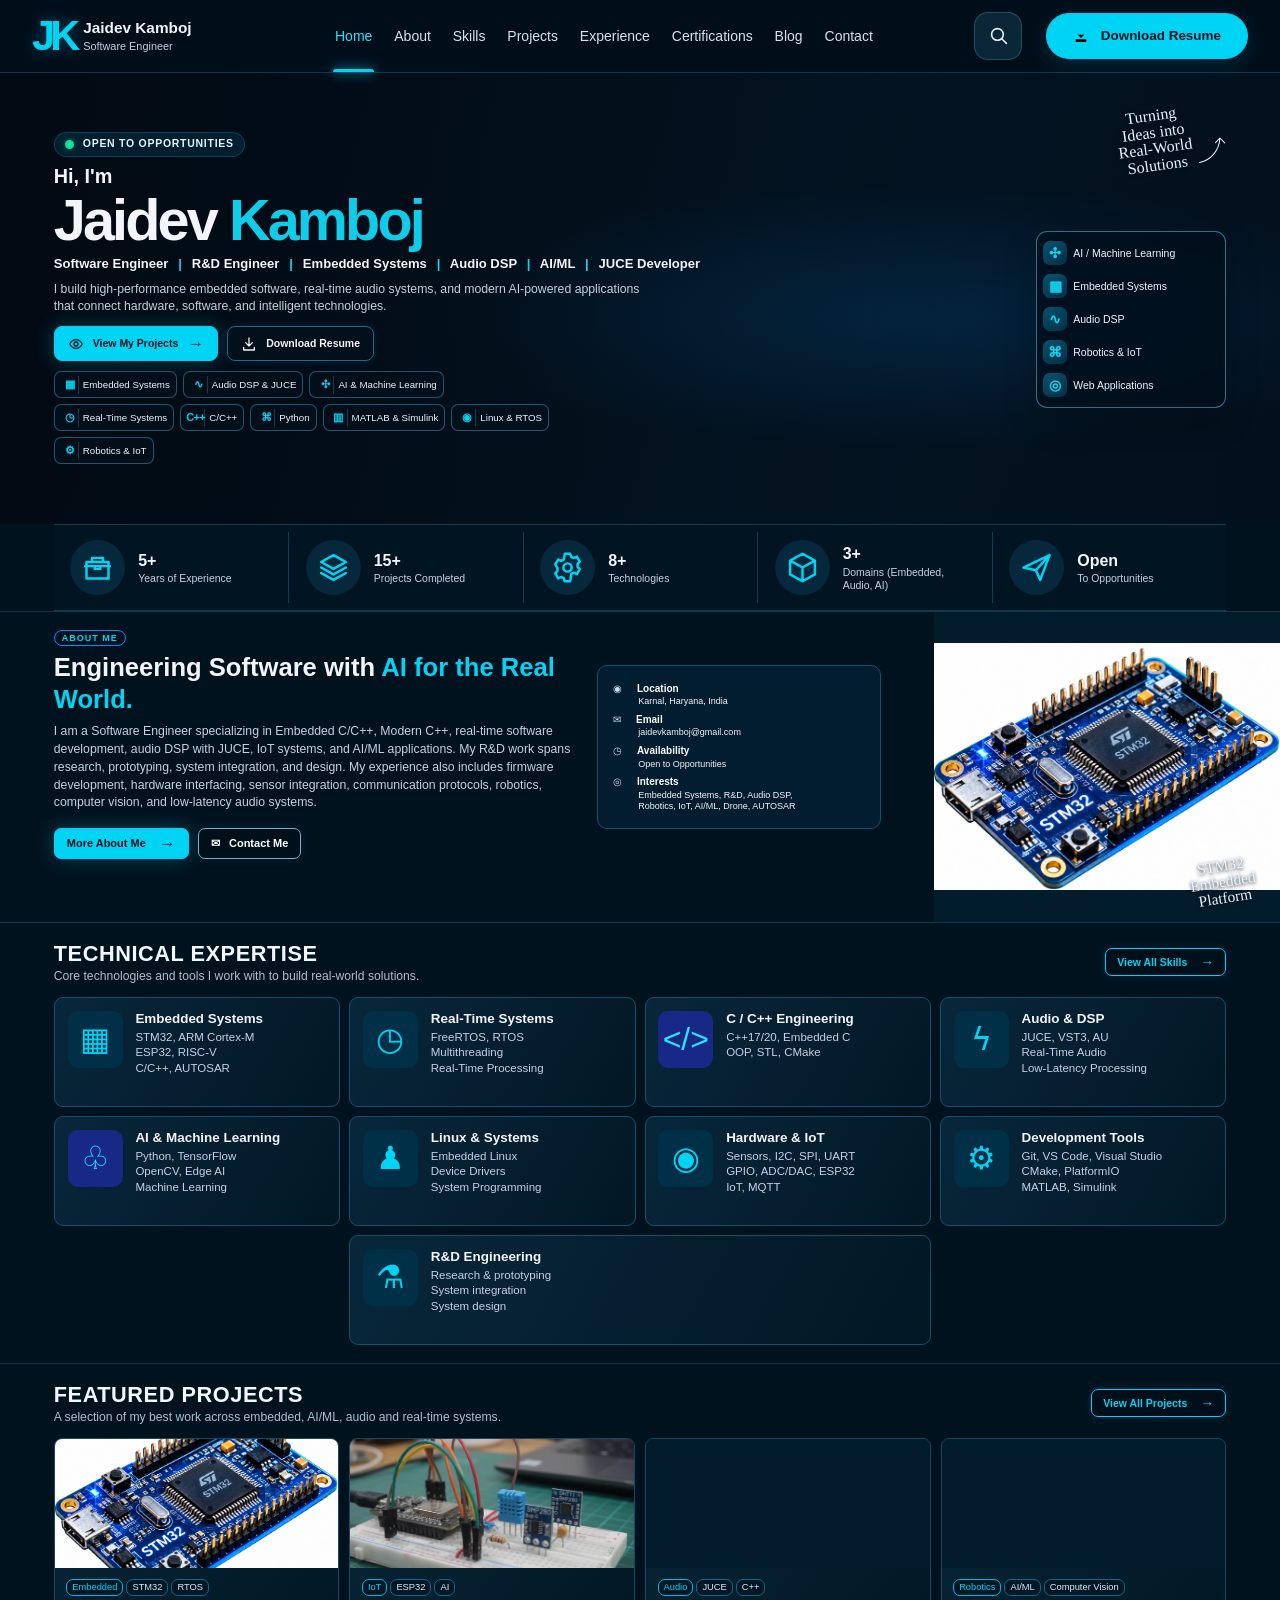
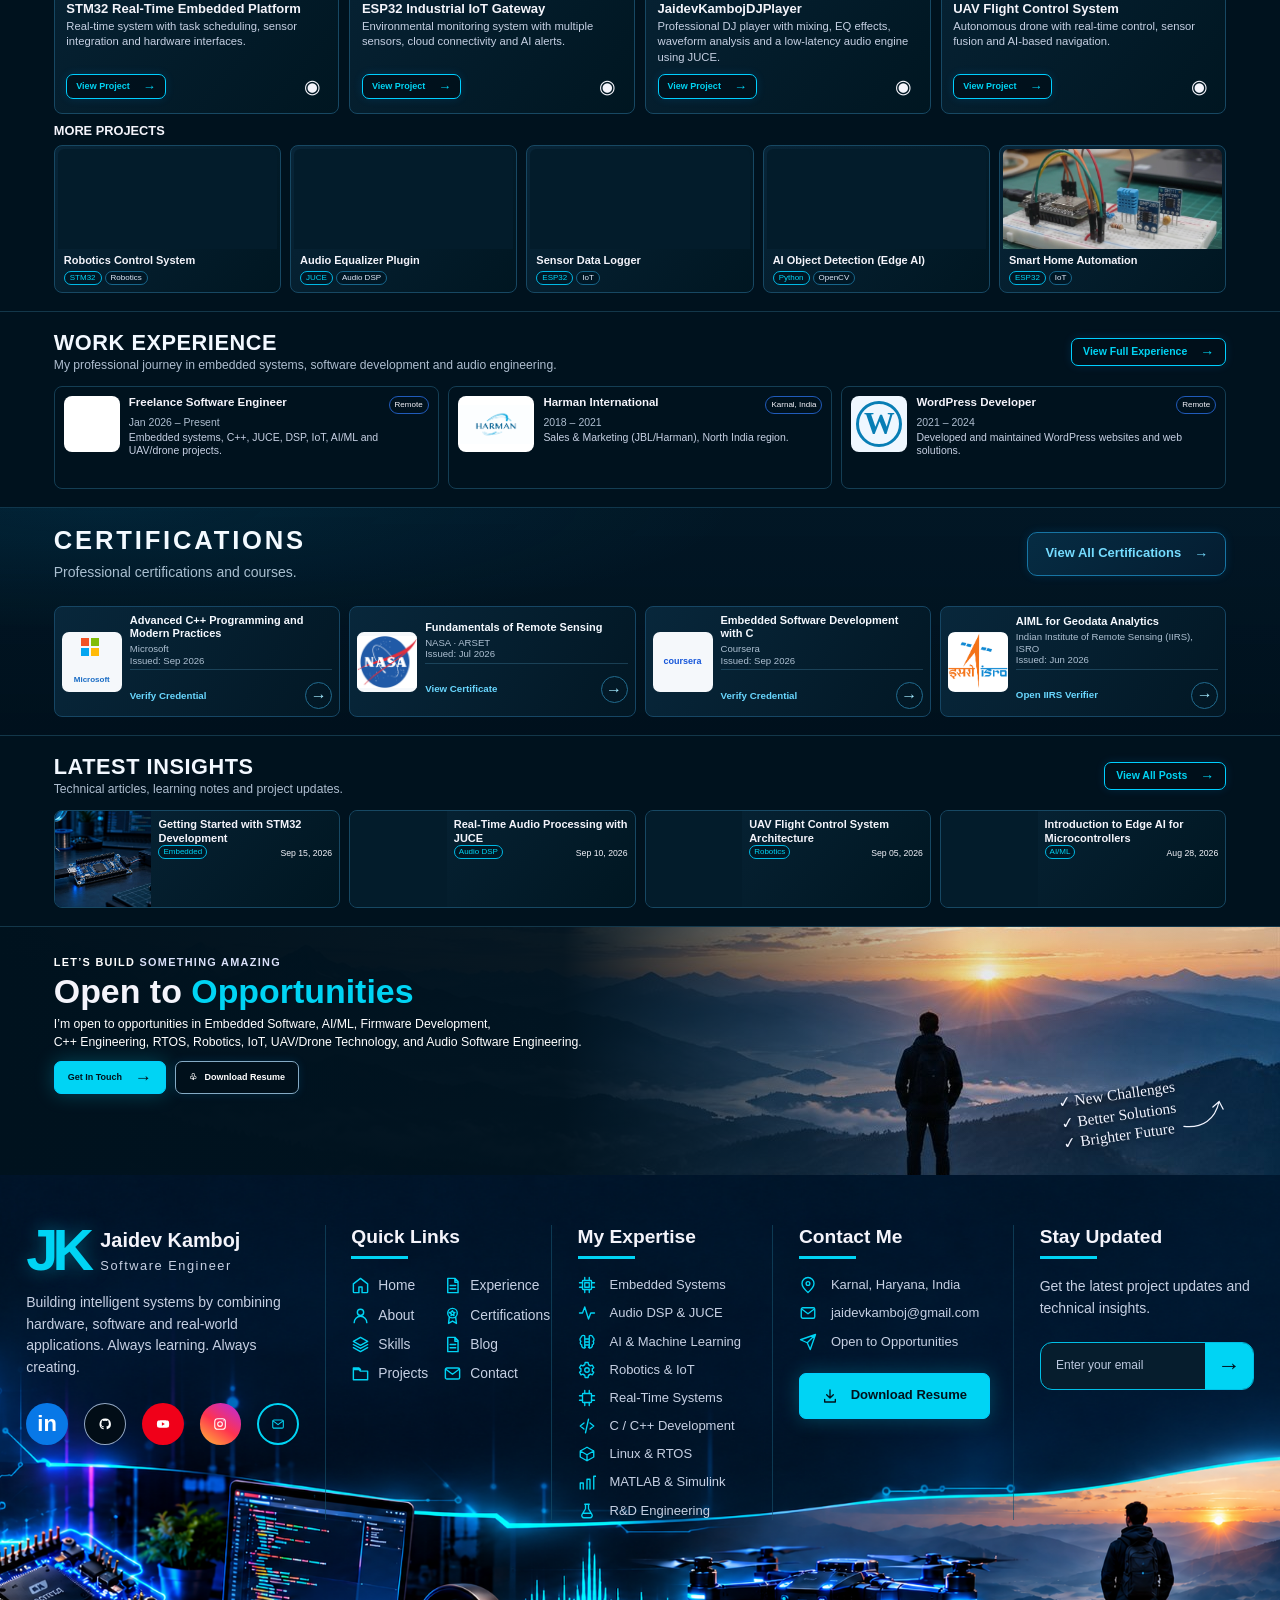
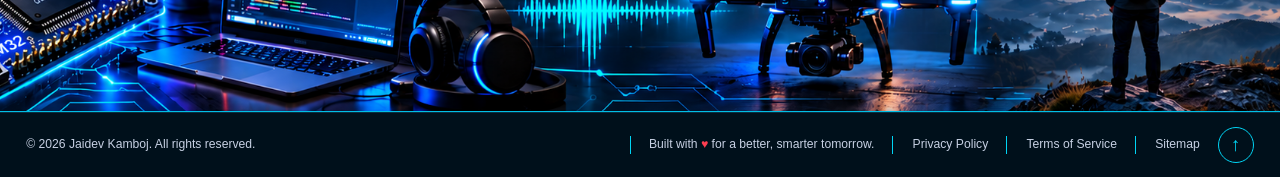
==== index.html @ 07fb931f "Optimize portfolio SEO and responsive assets" ====
<!doctype html>
<html lang="en-IN">
<head>
<meta charset="UTF-8">
<meta name="viewport" content="width=device-width,initial-scale=1">
<meta name="theme-color" content="#00121e">
<meta name="author" content="Jaidev Kamboj">
<meta name="robots" content="index,follow,max-image-preview:large">
<title>Jaidev Kamboj | Software &amp; R&amp;D Engineer</title>
<meta name="description" content="Jaidev Kamboj is a software and R&amp;D engineer focused on embedded C/C++ firmware, real-time systems, prototyping, JUCE audio DSP, IoT, robotics, and AI/ML applications.">
<link rel="canonical" href="https://jaidevkamboj.github.io/">
<meta property="og:type" content="website">
<meta property="og:site_name" content="Jaidev Kamboj Portfolio">
<meta property="og:locale" content="en_IN">
<meta property="og:url" content="https://jaidevkamboj.github.io/">
<meta property="og:title" content="Jaidev Kamboj | Software &amp; R&amp;D Engineer">
<meta property="og:description" content="Jaidev Kamboj is a software and R&amp;D engineer focused on embedded C/C++ firmware, real-time systems, prototyping, JUCE audio DSP, IoT, robotics, and AI/ML applications.">
<meta property="og:image" content="https://jaidevkamboj.github.io/images/hero-img.webp">
<meta property="og:image:type" content="image/webp">
<meta property="og:image:width" content="1895">
<meta property="og:image:height" content="830">
<meta property="og:image:alt" content="Jaidev Kamboj in a technology workspace with code and an audio waveform display">
<meta name="twitter:card" content="summary_large_image">
<meta name="twitter:title" content="Jaidev Kamboj | Software &amp; R&amp;D Engineer">
<meta name="twitter:description" content="Jaidev Kamboj is a software and R&amp;D engineer focused on embedded C/C++ firmware, real-time systems, prototyping, JUCE audio DSP, IoT, robotics, and AI/ML applications.">
<meta name="twitter:image" content="https://jaidevkamboj.github.io/images/hero-img.webp">
<meta name="twitter:image:alt" content="Jaidev Kamboj in a technology workspace with code and an audio waveform display">
<link rel="icon" href="/favicon.svg" type="image/svg+xml">
<link rel="stylesheet" href="styles.css?v=20261012-seo">
<script src="app.js" defer></script>
<script type="application/ld+json">
{
  "@context": "https://schema.org",
  "@graph": [
    {
      "@type": "WebSite",
      "@id": "https://jaidevkamboj.github.io/#website",
      "url": "https://jaidevkamboj.github.io/",
      "name": "Jaidev Kamboj Portfolio",
      "inLanguage": "en-IN",
      "publisher": { "@id": "https://jaidevkamboj.github.io/#jaidev-kamboj" }
    },
    {
      "@type": "ProfilePage",
      "@id": "https://jaidevkamboj.github.io/#profile-page",
      "url": "https://jaidevkamboj.github.io/",
      "name": "Jaidev Kamboj | Software & R&D Engineer",
      "description": "Jaidev Kamboj is a software and R&D engineer focused on embedded C/C++ firmware, real-time systems, prototyping, JUCE audio DSP, IoT, robotics, and AI/ML applications.",
      "inLanguage": "en-IN",
      "isPartOf": { "@id": "https://jaidevkamboj.github.io/#website" },
      "mainEntity": { "@id": "https://jaidevkamboj.github.io/#jaidev-kamboj" }
    },
    {
      "@type": "Person",
      "@id": "https://jaidevkamboj.github.io/#jaidev-kamboj",
      "name": "Jaidev Kamboj",
      "url": "https://jaidevkamboj.github.io/",
      "image": "https://jaidevkamboj.github.io/images/hero-portrait.png",
      "jobTitle": "Software Engineer and R&D Engineer",
      "sameAs": [
        "https://github.com/jaidevkamboj/jaidevkamboj.github.io",
        "https://in.linkedin.com/in/jaidevkamboj"
      ],
      "description": "Software and R&D engineer specializing in embedded C/C++ firmware, research, prototyping, system integration and design, real-time systems, IoT, robotics, AI/ML applications, and audio DSP with JUCE.",
      "email": "jaidevkamboj@gmail.com",
      "address": {
        "@type": "PostalAddress",
        "addressLocality": "Karnal",
        "addressRegion": "Haryana",
        "addressCountry": "IN"
      },
      "knowsAbout": [
        "Embedded Systems",
        "Embedded C/C++",
        "Modern C++",
        "Firmware Development",
        "Research and Development",
        "Prototyping",
        "System Integration",
        "System Design",
        "ARM Cortex-M",
        "STM32",
        "ESP32",
        "FreeRTOS",
        "Real-Time Systems",
        "Internet of Things",
        "Robotics",
        "UAV Systems",
        "Audio DSP",
        "JUCE",
        "Artificial Intelligence",
        "Machine Learning",
        "Computer Vision",
        "Python",
        "TensorFlow",
        "OpenCV"
      ]
    }
  ]
}
</script>
</head>
<body>

<a class="skip" href="#main">Skip to content</a>

<header>
  <div class="nav-wrap">
    <a href="#home" class="brand" aria-label="Jaidev Kamboj home">
      <b>JK</b>
      <span><strong>Jaidev Kamboj</strong><small>Software Engineer</small></span>
    </a>
    <button class="menu-toggle" type="button" aria-label="Open navigation" aria-expanded="false" aria-controls="navigation">☰</button>
    <nav id="navigation" aria-label="Main navigation">
      <a href="#home">Home</a>
      <a href="#about">About</a>
      <a href="#skills">Skills</a>
      <a href="#projects">Projects</a>
      <a href="#experience">Experience</a>
      <a href="#certifications">Certifications</a>
      <a href="#blog">Blog</a>
      <a href="#contact">Contact</a>
    </nav>
    <button class="search-toggle" type="button" aria-label="Search portfolio">
      <svg aria-hidden="true" viewBox="0 0 24 24"><circle cx="10.8" cy="10.8" r="6.7"/><path d="m16 16 5 5"/></svg>
    </button>
    <a class="button primary resume" href="Jaidev_Resume.pdf" download="Jaidev_Resume.pdf">
      <svg aria-hidden="true" viewBox="0 0 24 24"><path d="M12 3v12m-5-5 5 5 5-5M4 17v4h16v-4"/></svg>Download Resume
    </a>
  </div>
</header>

<main id="main">

<!-- ============ HERO ============ -->
<section id="home" class="hero" aria-labelledby="page-title">
  <div class="hero-art" aria-hidden="true"></div>

  <div class="container hero-content">
    <div class="hero-copy">
      <p class="eyebrow"><span class="open-dot" aria-hidden="true"></span> OPEN TO OPPORTUNITIES</p>
      <p class="hero-greeting">Hi, I'm</p>
      <h1 id="page-title">Jaidev <em>Kamboj</em></h1>
      <h2>Software Engineer <span class="hero-divider">|</span> R&amp;D Engineer <span class="hero-divider">|</span> Embedded Systems <span class="hero-divider">|</span> Audio DSP <span class="hero-divider">|</span> AI/ML <span class="hero-divider">|</span> JUCE Developer</h2>
      <p class="intro">I build high-performance embedded software, real-time audio systems, and modern AI-powered applications that connect hardware, software, and intelligent technologies.</p>

      <div class="actions">
        <a class="button primary" href="#projects">
          <svg aria-hidden="true" viewBox="0 0 24 24"><path d="M2.5 12s3.4-6.5 9.5-6.5 9.5 6.5 9.5 6.5-3.4 6.5-9.5 6.5S2.5 12 2.5 12Z"/><circle cx="12" cy="12" r="3"/></svg>
          View My Projects <span aria-hidden="true">→</span>
        </a>
        <a class="button resume" href="Jaidev_Resume.pdf" download="Jaidev_Resume.pdf">
          <svg aria-hidden="true" viewBox="0 0 24 24"><path d="M12 3v12m-5-5 5 5 5-5M4 17v4h16v-4"/></svg>Download Resume
        </a>
      </div>

      <ul class="hero-skills" aria-label="Core skills">
        <li><span class="hero-skill-icon" aria-hidden="true">▦</span>Embedded Systems</li>
        <li><span class="hero-skill-icon" aria-hidden="true">∿</span>Audio DSP &amp; JUCE</li>
        <li><span class="hero-skill-icon" aria-hidden="true">✣</span>AI &amp; Machine Learning</li>
        <li><span class="hero-skill-icon" aria-hidden="true">◷</span>Real-Time Systems</li>
        <li><span class="hero-skill-icon" aria-hidden="true">C++</span>C/C++</li>
        <li><span class="hero-skill-icon" aria-hidden="true">⌘</span>Python</li>
        <li><span class="hero-skill-icon" aria-hidden="true">▥</span>MATLAB &amp; Simulink</li>
        <li><span class="hero-skill-icon" aria-hidden="true">◉</span>Linux &amp; RTOS</li>
        <li><span class="hero-skill-icon" aria-hidden="true">⚙</span>Robotics &amp; IoT</li>
      </ul>
    </div>
  </div>

  <div class="hero-visual">
    <div class="hero-frame" aria-hidden="true"></div>
    <div class="hero-code-card" aria-hidden="true">
      <div class="hero-code-top"><i></i><i></i><i></i><span>embedded.cpp</span></div>
      <pre><code><b>#include</b> <em>&lt;iostream&gt;</em>

<span>int main()</span> {
  std::cout &lt;&lt; <strong>"Build"</strong>;
  <em>return</em> 0;
}</code></pre>
    </div>
    <div class="hero-focus-card">
      <ul aria-label="Featured disciplines">
        <li><span aria-hidden="true">✣</span>AI / Machine Learning</li>
        <li><span aria-hidden="true">▦</span>Embedded Systems</li>
        <li><span aria-hidden="true">∿</span>Audio DSP</li>
        <li><span aria-hidden="true">⌘</span>Robotics &amp; IoT</li>
        <li><span aria-hidden="true">◎</span>Web Applications</li>
      </ul>
    </div>
    <div class="hero-note" aria-hidden="true"><span>Turning<br>Ideas into<br>Real-World<br>Solutions</span><svg viewBox="0 0 72 66"><path d="M6 55C29 53 48 37 53 12m0 0-10 8m10-8 8 11"/></svg></div>
    <picture class="hero-media">
      <source media="(max-width: 760px)" srcset="images/hero-portrait.webp" type="image/webp">
      <source media="(min-width: 761px)" srcset="images/hero-img.webp" type="image/webp">
      <img class="hero-portrait" src="images/hero-portrait.png" alt="Jaidev Kamboj in a software engineering workspace" width="1145" height="1374" fetchpriority="high" decoding="async">
    </picture>
  </div>
</section>

<!-- ============ STATS ============ -->
<section class="stats container" aria-label="Portfolio highlights">
  <div class="stat"><span class="stat-icon" aria-hidden="true"><svg viewBox="0 0 24 24"><path d="M4 8h16v12H4zM8 8V5h8v3M3 11h18M10 11v2h4v-2"/></svg></span><div><strong>5+</strong><small>Years of Experience</small></div></div>
  <div class="stat"><span class="stat-icon" aria-hidden="true"><svg viewBox="0 0 24 24"><path d="m12 3 9 5-9 5-9-5 9-5Zm-9 9 9 5 9-5M3 16l9 5 9-5"/></svg></span><div><strong>15+</strong><small>Projects Completed</small></div></div>
  <div class="stat"><span class="stat-icon" aria-hidden="true"><svg viewBox="0 0 24 24"><path d="M10 2h4l.7 2.2 2 .9 2.1-1 2.1 3.6-1.6 1.7v2.1l1.6 1.7-2.1 3.6-2.1-1-2 .9L14 22h-4l-.7-2.2-2-.9-2.1 1-2.1-3.6 1.6-1.7v-2.1L3.1 9.8l2.1-3.6 2.1 1 2-.9L10 2Z"/><circle cx="12" cy="12" r="3"/></svg></span><div><strong>8+</strong><small>Technologies</small></div></div>
  <div class="stat"><span class="stat-icon" aria-hidden="true"><svg viewBox="0 0 24 24"><path d="m12 2 9 5v10l-9 5-9-5V7l9-5Zm-9 5 9 5 9-5m-9 15V12"/></svg></span><div><strong>3+</strong><small>Domains (Embedded, Audio, AI)</small></div></div>
  <div class="stat"><span class="stat-icon" aria-hidden="true"><svg viewBox="0 0 24 24"><path d="M2.5 12 21.5 3l-6.8 18-3.2-7-9-2Zm9 2 10-11"/></svg></span><div><strong>Open</strong><small>To Opportunities</small></div></div>
</section>

<!-- ============ ABOUT ============ -->
<section id="about" class="section about" aria-labelledby="about-heading">
  <div class="about-art">
    <img class="art" src="images/stm32.webp" alt="STM32 microcontroller development board" width="1485" height="1059" loading="lazy" decoding="async">
    <span class="about-note" aria-hidden="true">STM32<br>Embedded<br>Platform</span>
  </div>
  <div class="container about-grid">
    <div>
      <span class="section-label">ABOUT ME</span>
      <h2 id="about-heading">Engineering Software with <em>AI for the Real World.</em></h2>
      <p>I am a Software Engineer specializing in Embedded C/C++, Modern C++, real-time software development, audio DSP with JUCE, IoT systems, and AI/ML applications. My R&amp;D work spans research, prototyping, system integration, and design. My experience also includes firmware development, hardware interfacing, sensor integration, communication protocols, robotics, computer vision, and low-latency audio systems.</p>
      <div class="actions">
        <button class="button primary" id="about-more" type="button" aria-expanded="false" aria-controls="about-extra">More About Me <span aria-hidden="true">→</span></button>
        <button class="button" type="button" data-open-contact>✉ &nbsp; Contact Me</button>
      </div>
      <p id="about-extra" hidden>My work connects low-level hardware interfaces with practical software experiences, from responsive device control to real-time audio processing.</p>
    </div>
    <dl class="info-card">
      <div><dt>◉ <span>Location</span></dt><dd>Karnal, Haryana, India</dd></div>
      <div><dt>✉ <span>Email</span></dt><dd><a href="mailto:jaidevkamboj@gmail.com">jaidevkamboj@gmail.com</a></dd></div>
      <div><dt>◷ <span>Availability</span></dt><dd>Open to Opportunities</dd></div>
      <div><dt>◎ <span>Interests</span></dt><dd>Embedded Systems, R&amp;D, Audio DSP,<br> Robotics, IoT, AI/ML, Drone, AUTOSAR</dd></div>
    </dl>
  </div>
</section>

<!-- ============ SKILLS ============ -->
<section id="skills" class="section" aria-labelledby="skills-heading">
  <div class="container">
    <div class="section-heading">
      <div>
        <h2 id="skills-heading">TECHNICAL EXPERTISE</h2>
        <p>Core technologies and tools I work with to build real-world solutions.</p>
      </div>
      <button class="button" id="all-skills" type="button" aria-expanded="false" aria-controls="skills-extra">View All Skills <span aria-hidden="true">→</span></button>
    </div>

    <div class="skills-grid">
      <article class="skill"><span class="skill-icon" aria-hidden="true">▦</span><div><h3>Embedded Systems</h3><p>STM32, ARM Cortex-M<br>ESP32, RISC-V<br>C/C++, AUTOSAR</p></div></article>
      <article class="skill"><span class="skill-icon" aria-hidden="true">◷</span><div><h3>Real-Time Systems</h3><p>FreeRTOS, RTOS<br>Multithreading<br>Real-Time Processing</p></div></article>
      <article class="skill"><span class="skill-icon" aria-hidden="true">&lt;/&gt;</span><div><h3>C / C++ Engineering</h3><p>C++17/20, Embedded C<br>OOP, STL, CMake</p></div></article>
      <article class="skill"><span class="skill-icon" aria-hidden="true">ϟ</span><div><h3>Audio &amp; DSP</h3><p>JUCE, VST3, AU<br>Real-Time Audio<br>Low-Latency Processing</p></div></article>
      <article class="skill"><span class="skill-icon" aria-hidden="true">♧</span><div><h3>AI &amp; Machine Learning</h3><p>Python, TensorFlow<br>OpenCV, Edge AI<br>Machine Learning</p></div></article>
      <article class="skill"><span class="skill-icon" aria-hidden="true">♟</span><div><h3>Linux &amp; Systems</h3><p>Embedded Linux<br>Device Drivers<br>System Programming</p></div></article>
      <article class="skill"><span class="skill-icon" aria-hidden="true">◉</span><div><h3>Hardware &amp; IoT</h3><p>Sensors, I2C, SPI, UART<br>GPIO, ADC/DAC, ESP32<br>IoT, MQTT</p></div></article>
      <article class="skill"><span class="skill-icon" aria-hidden="true">⚙</span><div><h3>Development Tools</h3><p>Git, VS Code, Visual Studio<br>CMake, PlatformIO<br>MATLAB, Simulink</p></div></article>
      <article class="skill"><span class="skill-icon" aria-hidden="true">⚗</span><div><h3>R&amp;D Engineering</h3><p>Research &amp; prototyping<br>System integration<br>System design</p></div></article>
    </div>

    <p id="skills-extra" class="expanded-note" hidden>Embedded platforms: ARM Cortex-M, STM32, ESP32, Linux • Protocols: I2C, SPI, UART • Build tools: CMake, PlatformIO • Audio: JUCE, VST3, DSP • AI: Python, TensorFlow, OpenCV, Edge AI • R&amp;D: Research, prototyping, integration, system design</p>
  </div>
</section>

<!-- ============ PROJECTS ============ -->
<section id="projects" class="section" aria-labelledby="projects-heading">
  <div class="container">
    <div class="section-heading">
      <div>
        <h2 id="projects-heading">FEATURED PROJECTS</h2>
        <p>A selection of my best work across embedded, AI/ML, audio and real-time systems.</p>
      </div>
      <a class="button" href="#more-projects">View All Projects <span aria-hidden="true">→</span></a>
    </div>

    <div class="projects-grid">

      <article class="project">
        <img class="art" src="images/stm32.webp" alt="STM32 Real-Time Embedded Platform" width="1485" height="1059" loading="lazy" decoding="async">
        <div class="project-body">
          <div class="tags"><span>Embedded</span><span>STM32</span><span>RTOS</span></div>
          <h3>STM32 Real-Time Embedded Platform</h3>
          <p>Real-time system with task scheduling, sensor integration and hardware interfaces.</p>
          <div class="project-actions">
            <button class="button detail" type="button" data-title="STM32 Real-Time Embedded Platform" data-description="Real-time system with task scheduling, sensor integration and hardware interfaces." data-tags="Embedded,STM32,RTOS">View Project <span>→</span></button>
            <button class="profile github" type="button" data-profile="GitHub repository for STM32 Real-Time Embedded Platform" aria-label="GitHub repository for STM32 Real-Time Embedded Platform">◉</button>
          </div>
        </div>
      </article>

      <article class="project">
        <img class="art" src="images/ESP32-Industrial-IoT.webp" alt="ESP32 Industrial IoT Gateway" width="1280" height="720" loading="lazy" decoding="async">
        <div class="project-body">
          <div class="tags"><span>IoT</span><span>ESP32</span><span>AI</span></div>
          <h3>ESP32 Industrial IoT Gateway</h3>
          <p>Environmental monitoring system with multiple sensors, cloud connectivity and AI alerts.</p>
          <div class="project-actions">
            <button class="button detail" type="button" data-title="ESP32 Industrial IoT Gateway" data-description="Environmental monitoring system with multiple sensors, cloud connectivity and AI alerts." data-tags="IoT,ESP32,AI">View Project <span>→</span></button>
            <button class="profile github" type="button" data-profile="GitHub repository for ESP32 Industrial IoT Gateway" aria-label="GitHub repository for ESP32 Industrial IoT Gateway">◉</button>
          </div>
        </div>
      </article>

      <article class="project">
        <img class="art" src="images/JaidevKambojDJPlayer.webp" alt="Jaidev Kamboj DJ Player interface with dual decks, waveforms, and a mixer" width="1917" height="1016" loading="lazy" decoding="async">
        <div class="project-body">
          <div class="tags"><span>Audio</span><span>JUCE</span><span>C++</span></div>
          <h3>JaidevKambojDJPlayer</h3>
          <p>Professional DJ player with mixing, EQ effects, waveform analysis and a low-latency audio engine using JUCE.</p>
          <div class="project-actions">
            <button class="button detail" type="button" data-title="JaidevKambojDJPlayer" data-description="Professional DJ player with mixing, EQ effects, waveform analysis and a low-latency audio engine using JUCE." data-tags="Audio,JUCE,C++">View Project <span>→</span></button>
            <button class="profile github" type="button" data-profile="GitHub repository for JaidevKambojDJPlayer" aria-label="GitHub repository for JaidevKambojDJPlayer">◉</button>
          </div>
        </div>
      </article>

      <article class="project">
        <img class="art" src="images/blog-uav.jpg" alt="UAV flying above a mountainous landscape at dusk" width="1280" height="640" loading="lazy" decoding="async">
        <div class="project-body">
          <div class="tags"><span>Robotics</span><span>AI/ML</span><span>Computer Vision</span></div>
          <h3>UAV Flight Control System</h3>
          <p>Autonomous drone with real-time control, sensor fusion and AI-based navigation.</p>
          <div class="project-actions">
            <button class="button detail" type="button" data-title="UAV Flight Control System" data-description="Autonomous drone with real-time control, sensor fusion and AI-based navigation." data-tags="Robotics,AI/ML,Computer Vision">View Project <span>→</span></button>
            <button class="profile github" type="button" data-profile="GitHub repository for UAV Flight Control System" aria-label="GitHub repository for UAV Flight Control System">◉</button>
          </div>
        </div>
      </article>

    </div>

    <h2 id="more-projects" class="more-heading">MORE PROJECTS</h2>

    <div class="more-grid">
      <button class="mini-project detail" type="button" data-title="Robotics Control System" data-tags="STM32,Robotics" data-description="A robotics control system built around STM32 hardware and real-time control.">
        <img class="art" src="images/mini-robotics.jpg" alt="Robotics Control System" width="1280" height="582" loading="lazy" decoding="async">
        <span class="mini-title">Robotics Control System</span>
        <span class="tags"><span>STM32</span><span>Robotics</span></span>
      </button>

      <button class="mini-project detail" type="button" data-title="Audio Equalizer Plugin" data-tags="JUCE,Audio DSP" data-description="A portfolio project exploring JUCE and Audio DSP.">
        <img class="art" src="images/mini-equalizer.jpg" alt="Audio Equalizer Plugin" width="1280" height="582" loading="lazy" decoding="async">
        <span class="mini-title">Audio Equalizer Plugin</span>
        <span class="tags"><span>JUCE</span><span>Audio DSP</span></span>
      </button>

      <button class="mini-project detail" type="button" data-title="Sensor Data Logger" data-tags="ESP32,IoT" data-description="A portfolio project exploring ESP32 and IoT.">
        <img class="art" src="images/mini-logger.jpg" alt="Sensor Data Logger" width="1280" height="582" loading="lazy" decoding="async">
        <span class="mini-title">Sensor Data Logger</span>
        <span class="tags"><span>ESP32</span><span>IoT</span></span>
      </button>

      <button class="mini-project detail" type="button" data-title="AI Object Detection (Edge AI)" data-tags="Python,OpenCV" data-description="Edge AI object detection with Python and OpenCV running on embedded hardware.">
        <img class="art" src="images/mini-linux-driver.jpg" alt="Embedded device and software interface" width="1280" height="583" loading="lazy" decoding="async">
        <span class="mini-title">AI Object Detection (Edge AI)</span>
        <span class="tags"><span>Python</span><span>OpenCV</span></span>
      </button>

      <button class="mini-project detail" type="button" data-title="Smart Home Automation" data-tags="ESP32,IoT" data-description="Connected home monitoring and control using ESP32 and IoT sensors.">
        <img class="art" src="images/ESP32-Industrial-IoT.webp" alt="ESP32 sensor board for connected automation" width="1280" height="720" loading="lazy" decoding="async">
        <span class="mini-title">Smart Home Automation</span>
        <span class="tags"><span>ESP32</span><span>IoT</span></span>
      </button>
    </div>
  </div>
</section>

<!-- ============ EXPERIENCE ============ -->
<section id="experience" class="section" aria-labelledby="experience-heading">
  <div class="container">
    <div class="section-heading">
      <div>
        <h2 id="experience-heading">WORK EXPERIENCE</h2>
        <p>My professional journey in embedded systems, software development and audio engineering.</p>
      </div>
      <a class="button" href="Jaidev_Resume.pdf" target="_blank" rel="noopener">View Full Experience <span aria-hidden="true">→</span></a>
    </div>
    <div class="experience-grid">
      <article class="experience">
        <span class="experience-icon freelance-icon" aria-hidden="true"><img src="images/freelance-embedded-logo.png" alt="" width="536" height="536" decoding="async"></span>
        <div class="experience-copy">
          <div class="experience-heading"><h3>Freelance Software Engineer</h3><span class="location">Remote</span></div>
          <p class="experience-date"><time datetime="2026-01">Jan 2026</time> – Present</p>
          <p>Embedded systems, C++, JUCE, DSP, IoT, AI/ML and UAV/drone projects.</p>
        </div>
      </article>
      <article class="experience">
        <span class="experience-icon harman-icon" aria-hidden="true"><img src="images/harman-logo.png" alt="" width="612" height="357" decoding="async"></span>
        <div class="experience-copy">
          <div class="experience-heading"><h3>Harman International</h3><span class="location">Karnal, India</span></div>
          <p class="experience-date"><time datetime="2018">2018</time> – <time datetime="2021">2021</time></p>
          <p>Sales &amp; Marketing (JBL/Harman), North India region.</p>
        </div>
      </article>
      <article class="experience">
        <span class="experience-icon wordpress-icon" aria-hidden="true"><b>W</b></span>
        <div class="experience-copy">
          <div class="experience-heading"><h3>WordPress Developer</h3><span class="location">Remote</span></div>
          <p class="experience-date"><time datetime="2021">2021</time> – <time datetime="2024">2024</time></p>
          <p>Developed and maintained WordPress websites and web solutions.</p>
        </div>
      </article>
    </div>
  </div>
</section>

<!-- ============ CERTIFICATIONS ============ -->
<section id="certifications" class="section certificates" aria-labelledby="certifications-heading">
  <div class="container">
    <div class="section-heading">
      <div>
        
        <h2 id="certifications-heading">CERTIFICATIONS</h2>
        <p>Professional certifications and courses.</p>
      </div>
      <a class="button" href="#certificate-list">View All Certifications <span aria-hidden="true">→</span></a>
    </div>
    <div class="cert-grid" id="certificate-list" tabindex="-1">
      <article class="certificate">
        <div class="certificate-visual">
          <img src="images/microsoft-advanced-cpp-preview.png" alt="Microsoft certificate awarded to Jaidev Kamboj for Advanced C++ Programming and Modern Practices" width="792" height="612" loading="lazy" decoding="async">
          <div class="certificate-brand"><span class="certificate-brand-mark microsoft-mark" aria-hidden="true"><i></i><i></i><i></i><i></i></span>Microsoft</div>
        </div>
        <div class="certificate-copy">
          <h3>Advanced C++ Programming and Modern Practices</h3>
          <p>Microsoft<br>Issued: Sep 2026</p>
          <a class="credential" href="https://coursera.org/verify/VBQV3MRY4290" target="_blank" rel="noopener noreferrer">Verify Credential <span aria-hidden="true">→</span></a>
        </div>
      </article>
      <article class="certificate">
        <div class="certificate-visual nasa-visual">
          <img src="jaidevnasa.png" alt="NASA ARSET certificate awarded to Jaidev Kamboj for Fundamentals of Remote Sensing" width="805" height="505" loading="lazy" decoding="async">
          <div class="certificate-brand nasa-mark"><img class="nasa-logo" src="images/nasa-logo.png" alt="NASA insignia" width="1008" height="864" decoding="async"></div>
        </div>
        <div class="certificate-copy">
          <h3>Fundamentals of Remote Sensing</h3>
          <p>NASA · ARSET<br>Issued: Jul 2026</p>
          <a class="credential" href="jaidevnasa.png" target="_blank" rel="noopener noreferrer">View Certificate <span aria-hidden="true">→</span></a>
        </div>
      </article>
      <article class="certificate">
        <div class="certificate-visual">
          <img src="images/coursera-embedded-software-preview.png" alt="Coursera specialization certificate for Jaidev Kamboj in Embedded Software Development with C" width="792" height="612" loading="lazy" decoding="async">
          <div class="certificate-brand coursera-mark">coursera</div>
        </div>
        <div class="certificate-copy">
          <h3>Embedded Software Development with C</h3>
          <p>Coursera<br>Issued: Sep 2026</p>
          <a class="credential" href="https://coursera.org/verify/specialization/IK982UF55NMW" target="_blank" rel="noopener noreferrer">Verify Credential <span aria-hidden="true">→</span></a>
        </div>
      </article>
      <article class="certificate">
        <div class="certificate-visual iirs-visual">
          <img src="images/iirs-geodata-analytics-preview.png" alt="IIRS and ISRO certificate awarded to Jaidev Kamboj for AIML for Geodata Analytics" width="842" height="596" loading="lazy" decoding="async">
          <div class="certificate-brand"><img class="iirs-logo" src="images/iirs-isro-logo.png" alt="ISRO logo" width="330" height="315" decoding="async"></div>
        </div>
        <div class="certificate-copy">
          <h3>AIML for Geodata Analytics</h3>
          <p>Indian Institute of Remote Sensing (IIRS), ISRO<br>Issued: Jun 2026</p>
          <a class="credential" href="https://isrolms.iirs.gov.in/mod/customcert/verify_certificate.php" target="_blank" rel="noopener noreferrer">Open IIRS Verifier <span aria-hidden="true">→</span></a>
        </div>
      </article>
    </div>
  </div>
</section>
<!-- ============ BLOG ============ -->
<section id="blog" class="section insights" aria-labelledby="blog-heading">
  <div class="container">
    <div class="section-heading">
      <div>
        <h2 id="blog-heading">LATEST INSIGHTS</h2>
        <p>Technical articles, learning notes and project updates.</p>
      </div>
      <a class="button" href="#posts-list">View All Posts <span aria-hidden="true">→</span></a>
    </div>
    <div class="blog-grid" id="posts-list" tabindex="-1">

      <button class="post detail" type="button" data-title="Getting Started with STM32 Development" data-tags="Embedded" data-description="This article is listed in the supplied design. The full article has not been added yet.">
        <img class="art" src="images/blog-stm32.jpg" alt="Getting Started with STM32 Development" width="1280" height="720" loading="lazy" decoding="async">
        <span class="post-body">
          <strong>Getting Started with STM32 Development</strong>
          <span class="post-meta">
            <span class="tags"><span>Embedded</span></span>
            <time datetime="2026-09-15">Sep 15, 2026</time>
          </span>
        </span>
      </button>

      <button class="post detail" type="button" data-title="Understanding Real-Time Audio Processing with JUCE" data-tags="Audio DSP" data-description="This article is listed in the supplied design. The full article has not been added yet.">
        <img class="art" src="images/blog-juce.jpg" alt="Real-time audio DSP interface" width="1280" height="720" loading="lazy" decoding="async">
        <span class="post-body">
          <strong>Real-Time Audio Processing with JUCE</strong>
          <span class="post-meta">
            <span class="tags"><span>Audio DSP</span></span>
            <time datetime="2026-09-10">Sep 10, 2026</time>
          </span>
        </span>
      </button>

      <button class="post detail" type="button" data-title="UAV Flight Control System Architecture" data-tags="Robotics" data-description="This article is listed in the supplied design. The full article has not been added yet.">
        <img class="art" src="images/blog-uav.jpg" alt="UAV flying above a mountainous landscape at dusk" width="1280" height="640" loading="lazy" decoding="async">
        <span class="post-body">
          <strong>UAV Flight Control System Architecture</strong>
          <span class="post-meta">
            <span class="tags"><span>Robotics</span></span>
            <time datetime="2026-09-05">Sep 05, 2026</time>
          </span>
        </span>
      </button>

      <button class="post detail" type="button" data-title="Introduction to Edge AI for Microcontrollers" data-tags="AI/ML" data-description="This article is listed in the supplied design. The full article has not been added yet.">
        <img class="art" src="images/mini-linux-driver.jpg" alt="Embedded computer board in a software engineering workspace" width="1280" height="583" loading="lazy" decoding="async">
        <span class="post-body">
          <strong>Introduction to Edge AI for Microcontrollers</strong>
          <span class="post-meta">
            <span class="tags"><span>AI/ML</span></span>
            <time datetime="2026-08-28">Aug 28, 2026</time>
          </span>
        </span>
      </button>

    </div>
  </div>
</section>

<!-- ============ CONTACT ============ -->
<section id="contact" class="contact section" aria-labelledby="contact-heading">
  <div class="contact-art">
    <img class="art" src="images/contact.jpg" alt="Mountain landscape with an engineer looking toward the horizon" width="1280" height="569" loading="lazy" decoding="async">
    <div class="contact-note" aria-hidden="true"><span>✓ New Challenges<br>✓ Better Solutions<br>✓ Brighter Future</span><svg viewBox="0 0 88 56"><path d="M6 43c31 8 55-4 66-34m0 0-12 8m12-8 5 14"/></svg></div>
  </div>
  <div class="container contact-content">
    <p class="eyebrow">LET’S BUILD <span>SOMETHING AMAZING</span></p>
    <h2 id="contact-heading">Open to <em>Opportunities</em></h2>
    <p>I’m open to opportunities in Embedded Software, AI/ML, Firmware Development,<br class="desktop"> C++ Engineering, RTOS, Robotics, IoT, UAV/Drone Technology, and Audio Software Engineering.</p>
    <div class="actions">
      <button class="button primary" id="open-contact" type="button" data-open-contact>Get In Touch <span aria-hidden="true">→</span></button>
      <a class="button resume" href="Jaidev_Resume.pdf" download="Jaidev_Resume.pdf">♧ &nbsp; Download Resume</a>
    </div>
  </div>
</section>

</main>

<footer class="site-footer" aria-label="Site footer">
  <div class="footer-main">
    <div class="container footer-columns">
      <section class="footer-column footer-intro" aria-labelledby="footer-brand-title">
        <a href="#home" class="footer-brand" aria-label="Jaidev Kamboj, back to top">
          <b>JK</b>
          <span><strong id="footer-brand-title">Jaidev Kamboj</strong><small>Software Engineer</small></span>
        </a>
        <p>Building intelligent systems by combining hardware, software and real-world applications. Always learning. Always creating.</p>
        <nav class="footer-socials" aria-label="Contact and code profiles">
          <a class="social-link linkedin" href="https://in.linkedin.com/in/jaidevkamboj" target="_blank" rel="noopener noreferrer" aria-label="LinkedIn profile"><span aria-hidden="true">in</span></a>
          <a class="social-link github" href="https://github.com/jaidevkamboj/jaidevkamboj.github.io" target="_blank" rel="noopener noreferrer" aria-label="GitHub portfolio repository"><svg aria-hidden="true" viewBox="0 0 24 24"><path d="M12 2.5a9.5 9.5 0 0 0-3 18.5c.5.1.6-.2.6-.5v-1.8c-2.7.6-3.3-1.1-3.3-1.1-.5-1.1-1.1-1.4-1.1-1.4-.9-.6.1-.6.1-.6 1 .1 1.5 1 1.5 1 .9 1.5 2.3 1.1 2.8.8.1-.6.4-1.1.6-1.3-2.2-.3-4.5-1.1-4.5-4.8 0-1.1.4-2 1-2.7-.1-.3-.4-1.3.1-2.7 0 0 .8-.3 2.8 1a9.5 9.5 0 0 1 5.1 0c2-1.3 2.8-1 2.8-1 .5 1.4.2 2.4.1 2.7.6.7 1 1.6 1 2.7 0 3.7-2.3 4.5-4.5 4.8.4.3.7.9.7 1.8v2.6c0 .3.2.6.7.5A9.5 9.5 0 0 0 12 2.5Z"/></svg></a>
          <button class="social-link youtube" type="button" data-profile="YouTube channel" aria-label="YouTube channel"><svg aria-hidden="true" viewBox="0 0 24 24"><path d="M22 8a2.8 2.8 0 0 0-2-2C18.2 5.5 12 5.5 12 5.5s-6.2 0-8 .5a2.8 2.8 0 0 0-2 2A29 29 0 0 0 1.5 12 29 29 0 0 0 2 16a2.8 2.8 0 0 0 2 2c1.8.5 8 .5 8 .5s6.2 0 8-.5a2.8 2.8 0 0 0 2-2 29 29 0 0 0 .5-4 29 29 0 0 0-.5-4Z"/><path d="m10 9 5 3-5 3z"/></svg></button>
          <button class="social-link instagram" type="button" data-profile="Instagram profile" aria-label="Instagram profile"><svg aria-hidden="true" viewBox="0 0 24 24"><rect x="3" y="3" width="18" height="18" rx="5"/><circle cx="12" cy="12" r="4"/><path d="M17.5 6.5h.01"/></svg></button>
          <a class="social-link email" href="mailto:jaidevkamboj@gmail.com" aria-label="Email Jaidev"><svg aria-hidden="true" viewBox="0 0 24 24"><rect x="3" y="5" width="18" height="14" rx="2"/><path d="m4 7 8 6 8-6"/></svg></a>
        </nav>
      </section>

      <nav class="footer-column footer-quick-links" aria-labelledby="footer-links-title">
        <h2 id="footer-links-title">Quick Links</h2>
        <ul class="footer-link-grid">
          <li><a href="#home"><span aria-hidden="true"><svg viewBox="0 0 24 24"><path d="m3 10 9-7 9 7v10a1 1 0 0 1-1 1h-6v-7h-4v7H4a1 1 0 0 1-1-1z"/></svg></span>Home</a></li>
          <li><a href="#experience"><span aria-hidden="true"><svg viewBox="0 0 24 24"><path d="M6 3h9l4 4v14H6zM15 3v5h4M9 12h7M9 16h7"/></svg></span>Experience</a></li>
          <li><a href="#about"><span aria-hidden="true"><svg viewBox="0 0 24 24"><circle cx="12" cy="8" r="4"/><path d="M4 21a8 8 0 0 1 16 0"/></svg></span>About</a></li>
          <li><a href="#certifications"><span aria-hidden="true"><svg viewBox="0 0 24 24"><circle cx="12" cy="9" r="6"/><path d="m8 14-1 8 5-3 5 3-1-8M12 6l1 2 2 .3-1.5 1.5.4 2.2-1.9-1-1.9 1 .4-2.2L8 8.3l2-.3z"/></svg></span>Certifications</a></li>
          <li><a href="#skills"><span aria-hidden="true"><svg viewBox="0 0 24 24"><path d="m12 3 9 5-9 5-9-5zM3 12l9 5 9-5M3 16l9 5 9-5"/></svg></span>Skills</a></li>
          <li><a href="#blog"><span aria-hidden="true"><svg viewBox="0 0 24 24"><path d="M6 3h9l4 4v14H6zM15 3v5h4M9 12h7M9 16h7"/></svg></span>Blog</a></li>
          <li><a href="#projects"><span aria-hidden="true"><svg viewBox="0 0 24 24"><path d="M3 7h7l2 2h9v11H3zM3 7V5h7l2 2"/></svg></span>Projects</a></li>
          <li><a href="#contact"><span aria-hidden="true"><svg viewBox="0 0 24 24"><rect x="3" y="5" width="18" height="14" rx="2"/><path d="m4 7 8 6 8-6"/></svg></span>Contact</a></li>
        </ul>
      </nav>

      <section class="footer-column footer-expertise" aria-labelledby="footer-expertise-title">
        <h2 id="footer-expertise-title">My Expertise</h2>
        <ul>
          <li><span aria-hidden="true"><svg viewBox="0 0 24 24"><rect x="6" y="6" width="12" height="12" rx="1"/><path d="M9 9h6v6H9zM9 2v4m6-4v4M9 18v4m6-4v4M2 9h4m-4 6h4m12-6h4m-4 6h4"/></svg></span>Embedded Systems</li>
          <li><span aria-hidden="true"><svg viewBox="0 0 24 24"><path d="M2 12h4l3-8 5 16 3-8h5"/></svg></span>Audio DSP &amp; JUCE</li>
          <li><span aria-hidden="true"><svg viewBox="0 0 24 24"><path d="M9 4a3 3 0 0 0-5 2 3 3 0 0 0 0 5 3 3 0 0 0 1 5 3 3 0 0 0 5 3M15 4a3 3 0 0 1 5 2 3 3 0 0 1 0 5 3 3 0 0 1-1 5 3 3 0 0 1-5 3M9 4v16m6-16v16M9 8h6m-6 4h6m-6 4h6"/></svg></span>AI &amp; Machine Learning</li>
          <li><span aria-hidden="true"><svg viewBox="0 0 24 24"><circle cx="12" cy="12" r="3"/><path d="M19 13.5a7 7 0 0 0 0-3l2-1.5-2-3.5-2.4 1a8 8 0 0 0-2.6-1.5L13.5 2h-4L9 5a8 8 0 0 0-2.6 1.5L4 5.5 2 9l2 1.5a7 7 0 0 0 0 3L2 15l2 3.5 2.4-1A8 8 0 0 0 9 19l.5 3h4l.5-3a8 8 0 0 0 2.6-1.5l2.4 1 2-3.5z"/></svg></span>Robotics &amp; IoT</li>
          <li><span aria-hidden="true"><svg viewBox="0 0 24 24"><rect x="6" y="6" width="12" height="12" rx="1"/><path d="M9 2v4m6-4v4M9 18v4m6-4v4M2 9h4m-4 6h4m12-6h4m-4 6h4"/></svg></span>Real-Time Systems</li>
          <li><span aria-hidden="true"><svg viewBox="0 0 24 24"><path d="m8 8-5 4 5 4m8-8 5 4-5 4m-2-13-4 18"/></svg></span>C / C++ Development</li>
          <li><span aria-hidden="true"><svg viewBox="0 0 24 24"><path d="m12 3 9 5v8l-9 5-9-5V8zM3 8l9 5 9-5m-9 5v8"/></svg></span>Linux &amp; RTOS</li>
          <li><span aria-hidden="true"><svg viewBox="0 0 24 24"><path d="M3 20V12h4v8m5 0V7h4v13m5 0V3h4v17"/></svg></span>MATLAB &amp; Simulink</li>
          <li><span aria-hidden="true"><svg viewBox="0 0 24 24"><path d="M9 3h6m-5 0v6l-4.5 7.4A3 3 0 0 0 8 21h8a3 3 0 0 0 2.5-4.6L14 9V3M7.5 15h9"/></svg></span>R&amp;D Engineering</li>
        </ul>
      </section>

      <section class="footer-column footer-contact" aria-labelledby="footer-contact-title">
        <h2 id="footer-contact-title">Contact Me</h2>
        <ul>
          <li><span aria-hidden="true"><svg viewBox="0 0 24 24"><path d="M20 10c0 5-8 12-8 12S4 15 4 10a8 8 0 1 1 16 0Z"/><circle cx="12" cy="10" r="2.5"/></svg></span><span>Karnal, Haryana, India</span></li>
          <li><span aria-hidden="true"><svg viewBox="0 0 24 24"><rect x="3" y="5" width="18" height="14" rx="2"/><path d="m4 7 8 6 8-6"/></svg></span><a href="mailto:jaidevkamboj@gmail.com">jaidevkamboj@gmail.com</a></li>
          <li><span aria-hidden="true"><svg viewBox="0 0 24 24"><path d="m22 2-7 20-4-9-9-4zM22 2 11 13"/></svg></span><a href="#contact">Open to Opportunities</a></li>
        </ul>
        <a class="button primary footer-resume" href="Jaidev_Resume.pdf" download="Jaidev_Resume.pdf">
          <svg aria-hidden="true" viewBox="0 0 24 24"><path d="M12 3v12m-5-5 5 5 5-5M4 17v4h16v-4"/></svg>Download Resume
        </a>
      </section>

      <section class="footer-column footer-updates" aria-labelledby="footer-updates-title">
        <h2 id="footer-updates-title">Stay Updated</h2>
        <p>Get the latest project updates and technical insights.</p>
        <form class="footer-subscribe" id="footer-subscribe" aria-label="Request project updates by email">
          <label class="visually-hidden" for="footer-email">Your email address</label>
          <input id="footer-email" name="email" type="email" autocomplete="email" placeholder="Enter your email" required>
          <button type="submit" aria-label="Request email updates"><span aria-hidden="true">→</span></button>
        </form>
      </section>
    </div>
  </div>
  <div class="footer-showcase" aria-hidden="true">
  </div>
  <div class="footer-bottom">
    <div class="container footer-bottom-content">
      <p>© <span id="footer-year">2026</span> Jaidev Kamboj. All rights reserved.</p>
      <p class="footer-built">Built with <span aria-label="love">♥</span> for a better, smarter tomorrow.</p>
      <a class="footer-legal-label" href="mailto:jaidevkamboj@gmail.com?subject=Privacy%20Policy%20Request" aria-label="Email to request the privacy policy">Privacy Policy</a>
      <a class="footer-legal-label" href="mailto:jaidevkamboj@gmail.com?subject=Terms%20of%20Service%20Request" aria-label="Email to request the terms of service">Terms of Service</a>
      <a href="#footer-links-title">Sitemap</a>
      <a class="footer-top" href="#home" aria-label="Back to top">↑</a>
    </div>
  </div>
</footer>

<!-- ============ DIALOGS ============ -->
<dialog id="detail-dialog">
  <button class="dialog-close" type="button" aria-label="Close dialog">×</button>
  <p class="eyebrow" id="dialog-label">PORTFOLIO</p>
  <h2 id="dialog-title"></h2>
  <p id="dialog-description"></p>
  <div id="dialog-extra"></div>
</dialog>

<dialog id="search-dialog">
  <button class="dialog-close" type="button" aria-label="Close search">×</button>
  <h2>Search this portfolio</h2>
  <label for="search-input">Project, skill or section</label>
  <input id="search-input" type="search" placeholder="Try STM32, audio or experience…">
  <div id="search-results" aria-live="polite"></div>
</dialog>

<dialog id="contact-dialog" class="contact-dialog" aria-labelledby="contact-dialog-title" aria-describedby="contact-dialog-description">
  <button class="dialog-close" type="button" aria-label="Close contact form">×</button>
  <div class="contact-dialog-header">
    <p class="eyebrow">GET IN TOUCH</p>
    <h2 id="contact-dialog-title">Send a message</h2>
    <p id="contact-dialog-description">Fill in the form and I’ll get back to you. All fields are required.</p>
  </div>

  <form id="contact-form" data-form-id="" method="post" novalidate>
    <div class="contact-form-grid">
      <div class="contact-field">
        <label for="contact-name">Full Name <span aria-hidden="true">*</span></label>
        <input id="contact-name" name="name" type="text" autocomplete="name" minlength="2" maxlength="100" required aria-describedby="contact-name-error">
        <p class="contact-field-error" id="contact-name-error" aria-live="polite"></p>
      </div>
      <div class="contact-field">
        <label for="contact-email">Email Address <span aria-hidden="true">*</span></label>
        <input id="contact-email" name="email" type="email" autocomplete="email" inputmode="email" maxlength="254" required aria-describedby="contact-email-error">
        <p class="contact-field-error" id="contact-email-error" aria-live="polite"></p>
      </div>
      <div class="contact-field">
        <label for="contact-phone">Phone Number <span aria-hidden="true">*</span></label>
        <input id="contact-phone" name="phone" type="tel" autocomplete="tel" inputmode="tel" pattern="[0-9+() .-]{7,30}" maxlength="30" required aria-describedby="contact-phone-hint contact-phone-error">
        <p class="contact-field-hint" id="contact-phone-hint">Include at least seven digits; international prefixes are welcome.</p>
        <p class="contact-field-error" id="contact-phone-error" aria-live="polite"></p>
      </div>
      <div class="contact-field">
        <label for="contact-subject">Subject <span aria-hidden="true">*</span></label>
        <input id="contact-subject" name="subject" type="text" minlength="3" maxlength="150" required aria-describedby="contact-subject-error">
        <p class="contact-field-error" id="contact-subject-error" aria-live="polite"></p>
      </div>
      <div class="contact-field contact-field-wide">
        <label for="contact-message">Message <span aria-hidden="true">*</span></label>
        <textarea id="contact-message" name="message" rows="5" minlength="10" maxlength="5000" required aria-describedby="contact-message-error"></textarea>
        <p class="contact-field-error" id="contact-message-error" aria-live="polite"></p>
      </div>
    </div>

    <div class="contact-honeypot" aria-hidden="true">
      <label for="contact-company">Leave this field blank</label>
      <input id="contact-company" name="_gotcha" type="text" tabindex="-1" autocomplete="off">
    </div>
    <input type="hidden" name="submitted_at_utc" value="">

    <p class="contact-form-status" id="contact-form-status" role="alert" tabindex="-1" hidden></p>
    <div class="contact-form-actions">
      <button class="button primary contact-submit" id="contact-submit" type="submit">
        <span class="contact-submit-label">Send Message</span>
      </button>
    </div>
  </form>

  <div class="contact-success" id="contact-success" role="status" aria-live="polite" hidden>
    <h3 id="contact-success-title" tabindex="-1">Message sent</h3>
    <p id="contact-success-copy">Thank you for reaching out. Your message has been delivered.</p>
  </div>
</dialog>

</body>
</html>
---- styles.css ----
/* ==========================================================================
   Jaidev Kamboj Portfolio – Full CSS
   Single‑image cards: each .art is now an <img> with its own source.
   ========================================================================== */

:root {
  color-scheme: dark;
  --bg: #00121e;
  --panel: #031c2b;
  --cyan: #00d4f4;
  --text: #f4f4fb;
  --muted: #c6d0e3;
  --border: #15516c;
}

* { box-sizing: border-box; }

html {
  scroll-behavior: smooth;
  scroll-padding-top: 80px;
}

body {
  margin: 0;
  background: var(--bg);
  color: var(--text);
  font: 14px/1.45 'Segoe UI', Arial, sans-serif;
}

button, a { -webkit-tap-highlight-color: transparent; }
button, input { font: inherit; }
button { cursor: pointer; }
a { color: inherit; text-decoration: none; }
button { color: inherit; }

button:focus-visible,
a:focus-visible,
input:focus-visible {
  outline: 2px solid var(--cyan);
  outline-offset: 5px;
}

h1, h2, h3, p { margin: 0; }
h2 { font-size: 18px; line-height: 1.25; }
h3 { font-size: 14px; line-height: 1.25; }
p { color: var(--muted); }
em { font-style: normal; color: var(--cyan); }

.container {
  width: calc(100% - 64px);
  max-width: 1160px;
  margin: auto;
}

.section {
  padding: 18px 0;
  border-top: 1px solid #113344;
  position: relative;
}

.section-heading {
  display: flex;
  align-items: center;
  justify-content: space-between;
  gap: 20px;
  margin-bottom: 12px;
}
.section-heading p { font-size: 13px; }

/* ---------- Buttons ---------- */
.button {
  border: 1px solid #00cfff;
  border-radius: 7px;
  padding: 9px 17px;
  display: inline-flex;
  align-items: center;
  justify-content: center;
  gap: 13px;
  background: #00101bd9;
  color: var(--cyan);
  font-size: 11px;
  font-weight: 700;
  white-space: nowrap;
  box-shadow: 0 0 10px #009dff24;
  transition: transform .2s, box-shadow .2s, background .2s;
}
.button:hover {
  transform: translateY(-2px);
  box-shadow: 0 0 18px #00bfff4d;
  background: #073049;
}
.button.primary {
  background: var(--cyan);
  color: #00111b;
  box-shadow: 0 0 19px #00d4f445;
}
.button.primary:hover { background: #6beaff; }
.button span { font-size: 17px; line-height: 1; }

/* ---------- Image placeholder (replaces sprite) ---------- */
.art {
  display: block;
  width: 100%;
  height: auto;
  object-fit: cover;
  background: #031c2b; /* fallback while loading */
}

/* Context‑specific aspect ratios */
.project > .art {
  aspect-ratio: 16 / 9;
}
.mini-project > .art {
  aspect-ratio: 2.2 / 1;
  border-radius: 6px 6px 0 0;
}
.post > .art {
  width: 44%;
  flex-shrink: 0;
  align-self: stretch;
  object-fit: cover;
  aspect-ratio: auto;
}
.about-art .art,
.contact-art .art {
  width: 100%;
  height: 100%;
  object-fit: cover;
}

/* ---------- Skip link ---------- */
.skip {
  position: fixed;
  top: -80px;
  left: 20px;
  padding: 10px;
  background: var(--cyan);
  color: #00121e;
  z-index: 100;
}
.skip:focus { top: 10px; }

/* ---------- Header / Nav ---------- */
header {
  position: sticky;
  top: 0;
  z-index: 20;
  background: #00111df5;
  border-bottom: 1px solid #134660;
  backdrop-filter: blur(12px);
}

.nav-wrap {
  max-width: 1200px;
  width: calc(100% - 64px);
  height: 64px;
  margin: auto;
  display: flex;
  align-items: center;
  gap: 16px;
}

.brand {
  display: flex;
  align-items: center;
  gap: 13px;
  white-space: nowrap;
}
.brand b {
  font-size: 38px;
  letter-spacing: -5px;
  color: var(--cyan);
  text-shadow: 0 0 15px #00c9ff55;
  margin-right: 5px;
}
.brand strong { display: block; font-size: 15px; }
.brand small { display: block; font-size: 11px; color: var(--muted); }

nav {
  display: flex;
  gap: 23px;
  align-items: stretch;
  justify-content: center;
  flex: 1;
  height: 100%;
}
nav a {
  font-size: 11px;
  display: flex;
  align-items: center;
  position: relative;
}
nav a.active,
nav a:hover { color: var(--cyan); }
nav a.active:after {
  content: '';
  position: absolute;
  bottom: 0;
  height: 2px;
  width: 100%;
  background: var(--cyan);
  box-shadow: 0 0 12px var(--cyan);
}

header .button {
  border-radius: 25px;
  padding: 12px 20px;
}

.search-toggle {
  border: 1px solid #16384d;
  background: #0b2a40;
  border-radius: 14px;
  width: 38px;
  height: 36px;
  font-size: 25px;
}
.menu-toggle { display: none; }

/* ---------- Hero ---------- */
.hero {
  position: relative;
  overflow: hidden;
  min-height: 428px;
  max-width: 1440px;
  margin: auto;
}
.hero-art {
  position: absolute;
  right: 0;
  top: 0;
  width: 54%;
  height: 100%;
}
.hero-content {
  position: relative;
  padding-top: 36px;
  padding-bottom: 24px;
}
.hero-content:before {
  content: '';
  position: absolute;
  inset: 0 40% 0 -40px;
  background: linear-gradient(90deg, #00121e 75%, transparent);
  z-index: -1;
}

.eyebrow {
  color: var(--cyan);
  font-size: 13px;
  font-weight: 600;
  letter-spacing: 1.6px;
}
.eyebrow i { font-style: normal; margin: 0 4px; }
.ai {
  border: 1px solid #8460ff;
  border-radius: 14px;
  padding: 0 9px;
  box-shadow: 0 0 9px #783aff;
}

.hero h1 {
  font-size: 56px;
  line-height: 1.15;
  letter-spacing: .3px;
  margin-top: 6px;
}
.hero h2 {
  font-size: 30px;
  margin-bottom: 12px;
}
.intro {
  font-size: 14px;
  color: #eef0f7;
}

.hero-skills {
  list-style: none;
  display: grid;
  grid-template-columns: repeat(3, max-content);
  gap: 8px 19px;
  padding: 0;
  margin: 16px 0 20px;
  font-size: 12px;
}
.hero-skills li:before {
  content: '✓';
  color: var(--cyan);
  margin-right: 8px;
  font-weight: 700;
}

.actions {
  display: flex;
  gap: 13px;
  flex-wrap: wrap;
}
.actions .button { padding: 12px 20px; }
.actions .button:not(.primary) {
  color: white;
  border-color: #85abc5;
}

.socials {
  display: flex;
  gap: 18px;
  margin-top: 22px;
  align-items: center;
}
.socials button,
.socials a {
  font-size: 24px;
  background: none;
  border: 0;
  line-height: 1;
  padding: 0;
}
.socials .linkedin {
  background: #008cff;
  font-size: 19px;
  font-weight: 800;
  border-radius: 3px;
  padding: 1px 3px;
}
.socials .youtube {
  background: #ff0735;
  font-size: 15px;
  border-radius: 4px;
  padding: 3px 7px;
}

/* ---------- Stats ---------- */
.stats {
  display: grid;
  grid-template-columns: repeat(5, 1fr);
  margin: 10px auto 17px;
  gap: 0;
}
.stat {
  padding: 13px 11px;
  border: 1px solid var(--border);
  border-radius: 10px;
  display: flex;
  align-items: center;
  gap: 10px;
  background: linear-gradient(135deg, #082638, #001420);
}
.stat-icon,
.skill-icon {
  display: grid;
  place-items: center;
  background: #003047;
  color: var(--cyan);
  border-radius: 12px;
  flex-shrink: 0;
  font-size: 31px;
  width: 48px;
  height: 48px;
}
.stat strong { font-size: 18px; display: block; }
.stat small { font-size: 11px; color: var(--muted); white-space: nowrap; }

/* ---------- About ---------- */
.about {
  overflow: hidden;
  min-height: 270px;
}
.about-art {
  position: absolute;
  right: 0;
  top: 0;
  width: 29%;
  height: 100%;
}
.about-grid {
  display: grid;
  grid-template-columns: 1.9fr 1fr;
  gap: 25px;
  padding-right: 24%;
  position: relative;
}
.section-label {
  border: 1px solid #008fff;
  border-radius: 12px;
  color: var(--cyan);
  font-size: 12px;
  font-weight: 700;
  padding: 0 5px;
  letter-spacing: 1px;
}
.about h2 { font-size: 17px; margin: 10px 0; }
.about p {
  font-size: 13px;
  line-height: 1.5;
  margin-bottom: 16px;
}
.info-card {
  align-self: center;
  margin: 6px 0 0;
  padding: 17px 16px;
  background: #032135d9;
  border: 1px solid var(--border);
  border-radius: 10px;
  font-size: 11px;
  min-width: 218px;
}
.info-card div { margin-bottom: 10px; }
.info-card div:last-child { margin-bottom: 0; }
.info-card dt { color: #c6dfff; }
.info-card dt span {
  font-weight: 600;
  margin-left: 12px;
  color: white;
}
.info-card dd {
  margin-left: 25px;
  font-size: 11px;
}

/* ---------- Skills ---------- */
.skills-grid {
  display: grid;
  grid-template-columns: repeat(20, 1fr);
  gap: 13px;
}
.skill {
  grid-column: span 5;
  border: 1px solid var(--border);
  border-radius: 9px;
  padding: 10px;
  display: flex;
  gap: 11px;
  background: linear-gradient(120deg, #08273b, #021724);
  min-height: 103px;
}
.skill:nth-child(n+5) { grid-column: span 4; }
.skill-icon {
  width: 55px;
  height: 62px;
  font-size: 39px;
}
.skill h3 {
  font-size: 13px;
  margin: 3px 0 6px;
}
.skill p {
  font-size: 12px;
  line-height: 1.4;
}
.skill:nth-child(3) .skill-icon,
.skill:nth-child(5) .skill-icon {
  background: #172886;
  color: #28e5ff;
}

/* ---------- Projects ---------- */
.projects-grid {
  display: grid;
  grid-template-columns: repeat(4, 1fr);
  gap: 13px;
}
.project,
.mini-project,
.post {
  overflow: hidden;
  border: 1px solid var(--border);
  border-radius: 8px;
  background: linear-gradient(130deg, #082538, #001621);
  transition: transform .2s, border-color .2s;
}
.project:hover,
.mini-project:hover,
.post:hover {
  transform: translateY(-4px);
  border-color: var(--cyan);
}
.project-body {
  padding: 10px 13px 12px;
  display: flex;
  flex-direction: column;
  flex: 1;
}
.project {
  display: flex;
  flex-direction: column;
}

.tags {
  display: flex;
  gap: 5px;
  flex-wrap: wrap;
}
.tags span {
  font-size: 10px;
  line-height: 1.3;
  border: 1px solid #17668b;
  border-radius: 7px;
  padding: 2px 7px;
  color: #e0eafb;
  background: #001725;
}
.tags span:first-child {
  border-color: #00b8e4;
  color: var(--cyan);
}

.project h3 { font-size: 16px; margin: 9px 0; }
.project p {
  font-size: 12px;
  line-height: 1.5;
  margin-bottom: 12px;
}
.project-actions {
  display: flex;
  align-items: center;
  justify-content: space-between;
  margin-top: auto;
}
.project-actions .button { padding: 5px 11px; }
.github {
  border: 0;
  background: none;
  font-size: 23px;
}

.more-heading {
  font-size: 16px;
  margin: 21px 0 12px;
  scroll-margin-top: 90px;
}
.more-grid {
  display: grid;
  grid-template-columns: repeat(5, 1fr);
  gap: 13px;
}
.mini-project {
  text-align: left;
  padding: 4px 4px 10px;
  display: block;
}
.mini-title {
  font-size: 12px;
  font-weight: 600;
  display: block;
  margin: 10px 7px 7px;
}
.mini-project .tags { margin: 0 7px; }

/* ---------- Experience ---------- */
.experience-grid {
  display: grid;
  grid-template-columns: repeat(3, 1fr);
  gap: 34px;
  padding-left: 10px;
}
.experience {
  position: relative;
  border: 1px solid #143e54;
  border-radius: 8px;
  padding: 13px 13px 10px 18px;
  min-height: 103px;
}
.experience:before {
  content: '';
  position: absolute;
  left: -10px;
  top: 0;
  height: 100%;
  width: 2px;
  background: var(--cyan);
}
.experience:after {
  content: '';
  position: absolute;
  left: -17px;
  top: 10px;
  width: 14px;
  height: 14px;
  border: 2px solid #3ee5ff;
  border-radius: 50%;
  background: #06bdee;
  box-shadow: 0 0 14px #086dff;
}
.experience h3 {
  font-size: 12px;
  margin-bottom: 3px;
}
.experience p {
  font-size: 12px;
  margin-bottom: 7px;
}
.location {
  float: right;
  border: 1px solid #205bbb;
  border-radius: 9px;
  padding: 0 7px;
  font-size: 10px;
}

/* ---------- Certificates ---------- */
.certificates {
  border: 0;
  padding-top: 0;
}
.cert-grid {
  display: grid;
  grid-template-columns: repeat(4, 1fr);
  gap: 10px;
}
.certificate {
  background: #f7fcff;
  color: #071249;
  border: 1px solid #17bfff;
  border-radius: 7px;
  padding: 12px 16px;
  min-height: 160px;
}
.certificate-brand {
  font-size: 20px;
  font-weight: 700;
  height: 37px;
  color: #133cc9;
}
.certificate h3 {
  font-size: 13px;
  margin: 2px 0 6px;
}
.certificate p {
  font-size: 12px;
  color: #4a66aa;
  line-height: 1.4;
}
.credential {
  color: #0646dc;
  font-size: 12px;
  font-weight: 600;
  border: 0;
  background: none;
  padding: 0;
  margin-top: 4px;
  text-decoration: none;
}

/* ---------- Blog ---------- */
.insights {
  border: 0;
  padding-top: 0;
}
.blog-grid {
  display: grid;
  grid-template-columns: repeat(3, 1fr);
  gap: 16px;
}
.post {
  text-align: left;
  display: flex;
  padding: 0;
  min-height: 99px;
}
.post-body {
  padding: 7px;
  display: flex;
  flex-direction: column;
  justify-content: space-between;
  flex: 1;
}
.post strong {
  font-size: 11px;
  line-height: 1.3;
}
.post-meta {
  display: flex;
  align-items: center;
  justify-content: space-between;
  gap: 4px;
}
.post-meta time {
  font-size: 9px;
  white-space: nowrap;
}
.post-meta .tags span {
  font-size: 9px;
  padding: 1px 4px;
}

/* ---------- Contact ---------- */
.contact {
  min-height: 245px;
  overflow: hidden;
  padding: 20px 0 38px;
}
.contact-art {
  position: absolute;
  inset: 0;
}
.contact-content { position: relative; }
.contact .eyebrow { font-size: 11px; }
.contact .eyebrow span { color: #dae1fa; }
.contact h2 {
  font-size: 34px;
  margin: 5px 0 8px;
}
.contact p {
  line-height: 1.35;
  color: white;
  font-size: 13px;
}
.contact .actions { margin-top: 14px; }
.contact .button { padding: 11px 20px; }

/* ---------- Dialogs ---------- */
dialog {
  background: #062236;
  border: 1px solid #00c5ec;
  color: white;
  border-radius: 14px;
  padding: 32px;
  width: min(540px, calc(100% - 36px));
  box-shadow: 0 0 60px #00aaff20;
}
dialog::backdrop {
  background: #000b14d9;
  backdrop-filter: blur(7px);
}
dialog h2 {
  font-size: 25px;
  margin: 9px 25px 15px 0;
}
dialog p { margin-bottom: 15px; }
.dialog-close {
  position: absolute;
  right: 12px;
  top: 8px;
  border: 0;
  background: none;
  font-size: 30px;
}
#search-input {
  width: 100%;
  padding: 12px;
  margin: 10px 0;
  border: 1px solid #167c9b;
  border-radius: 6px;
  background: #00121e;
  color: white;
}
#search-results a {
  display: block;
  padding: 10px;
  border-bottom: 1px solid #23495b;
}
#search-results a:hover { color: var(--cyan); }

.expanded-note { margin-top: 15px; }

.reveal {
  animation: rise .55s ease both;
}
@keyframes rise {
  from { opacity: 0; transform: translateY(12px); }
  to { opacity: 1; transform: translateY(0); }
}

/* ==========================================================================
   Media Queries
   ========================================================================== */

@media (min-width: 1400px) {
  .hero-content { padding-top: 44px; }
  .hero { min-height: 450px; }
}

@media (max-width: 1050px) {
  .nav-wrap {
    gap: 12px;
    width: calc(100% - 52px);
    height: 47px;
  }
  nav { gap: 18px; }
  nav a { font-size: 10px; }
  .brand b { font-size: 31px; }
  .brand strong { font-size: 13px; }
  .brand small { font-size: 10px; }
  .brand { gap: 9px; }
  header .button {
    font-size: 9px;
    padding: 10px 15px;
  }
  .search-toggle {
    width: 33px;
    height: 29px;
    font-size: 22px;
  }
  .container { width: calc(100% - 52px); }
  .hero { min-height: 308px; }
  .hero-content {
    padding-top: 25px;
    padding-bottom: 18px;
  }
  .eyebrow {
    font-size: 11px;
    letter-spacing: 1px;
  }
  .hero h1 { font-size: 43px; }
  .hero h2 {
    font-size: 23px;
    margin-bottom: 9px;
  }
  .intro { font-size: 11px; }
  .hero-skills {
    font-size: 10px;
    gap: 6px 16px;
    margin: 12px 0 14px;
  }
  .actions { gap: 10px; }
  .actions .button {
    font-size: 9px;
    padding: 10px 15px;
  }
  .socials {
    margin-top: 16px;
    gap: 17px;
  }
  .stats {
    width: calc(100% - 40px);
    margin: 6px auto 13px;
  }
  .stat {
    padding: 10px 9px;
    gap: 8px;
  }
  .stat-icon {
    width: 37px;
    height: 40px;
    font-size: 26px;
  }
  .stat strong { font-size: 15px; }
  .stat small { font-size: 9px; }
  .section { padding: 12px 0; }
  .about { min-height: 210px; }
  .about-grid {
    gap: 18px;
    padding-right: 25.5%;
    grid-template-columns: 1.9fr 1fr;
  }
  .about h2 {
    font-size: 14px;
    margin: 7px 0;
  }
  .about p {
    font-size: 11px;
    line-height: 1.4;
    margin-bottom: 14px;
  }
  .info-card {
    min-width: 184px;
    padding: 14px 11px;
    font-size: 9px;
  }
  .info-card dd { font-size: 9px; }
  .info-card div { margin-bottom: 8px; }
  h2 { font-size: 15px; }
  .section-heading { margin-bottom: 9px; }
  .section-heading p { font-size: 11px; }
  .section-heading .button {
    font-size: 9px;
    padding: 6px 12px;
  }
  .skills-grid { gap: 10px; }
  .skill {
    padding: 7px;
    gap: 9px;
    min-height: 81px;
  }
  .skill-icon {
    width: 46px;
    height: 48px;
    font-size: 33px;
  }
  .skill h3 {
    font-size: 11px;
    margin: 4px 0 6px;
  }
  .skill p { font-size: 10px; }
  .skill:nth-child(n+5) {
    gap: 8px;
    padding: 6px;
  }
  .skill:nth-child(5) { display: block; }
  .skill:nth-child(5) .skill-icon { height: 42px; }
  .skill:nth-child(5) h3 { margin: 0; }
  .skill:nth-child(5) p { font-size: 8px; }
  .projects-grid { gap: 10px; }
  .project-body { padding: 7px 10px 9px; }
  .project h3 {
    font-size: 13px;
    margin: 8px 0;
  }
  .project p { font-size: 10px; }
  .tags span {
    font-size: 9px;
    padding: 1px 6px;
  }
  .project-actions .button {
    font-size: 9px;
    padding: 5px 9px;
  }
  .more-heading {
    font-size: 13px;
    margin: 16px 0 10px;
  }
  .more-grid { gap: 10px; }
  .mini-title {
    font-size: 10px;
    margin: 8px 5px 6px;
  }
  .mini-project .tags { margin: 0 5px; }
  .experience-grid { gap: 30px; }
  .experience {
    padding: 10px 9px;
    min-height: 82px;
  }
  .experience h3,
  .experience p { font-size: 10px; }
  .location { font-size: 8px; }
  .certificate {
    padding: 9px 14px;
    min-height: 128px;
  }
  .certificate-brand {
    font-size: 17px;
    height: 29px;
  }
  .certificate h3,
  .certificate p,
  .credential { font-size: 10px; }
  .certificates,
  .insights { padding-top: 0; }
  .blog-grid { gap: 13px; }
  .post { min-height: 78px; }
  .post strong { font-size: 9px; }
  .post-body { padding: 5px; }
  .post-meta time { font-size: 8px; }
  .post-meta .tags span { font-size: 8px; }
  .contact {
    min-height: 174px;
    padding: 13px 0 26px;
  }
  .contact h2 { font-size: 27px; }
  .contact p { font-size: 11px; }
  .contact .eyebrow { font-size: 10px; }
  .contact .actions { margin-top: 10px; }
  .contact .button {
    font-size: 9px;
    padding: 10px 18px;
  }
}

@media (max-width: 760px) {
  .container { width: calc(100% - 36px); }
  .nav-wrap {
    width: calc(100% - 36px);
    height: 62px;
  }
  .brand { margin-right: auto; }
  .brand strong { font-size: 14px; }
  .menu-toggle {
    display: block;
    order: 5;
    background: #092b40;
    border: 1px solid #195269;
    border-radius: 6px;
    padding: 5px 9px;
    font-size: 21px;
  }
  header .resume { display: none; }
  nav {
    display: none;
    position: absolute;
    top: 61px;
    left: 0;
    right: 0;
    height: auto;
    padding: 12px 18px;
    background: #021725;
    border-bottom: 1px solid var(--border);
    grid-template-columns: repeat(4, 1fr);
    gap: 0;
  }
  nav.open { display: grid; }
  nav a {
    padding: 13px 7px;
    font-size: 12px;
  }
  .hero { min-height: 530px; }
  .hero-art {
    width: 100%;
    height: 300px;
    top: auto;
    bottom: 0;
    opacity: .75;
  }
  .hero-art:after {
    content: '';
    position: absolute;
    inset: 0;
    background: linear-gradient(#00121e, transparent 50%);
  }
  .hero-content { padding-top: 28px; }
  .hero h1 { font-size: clamp(35px, 9vw, 53px); }
  .hero h2 { font-size: 25px; }
  .intro {
    font-size: 13px;
    max-width: 420px;
  }
  .hero-skills {
    font-size: 11px;
    gap: 8px 14px;
  }
  .hero .actions { max-width: 450px; }
  .hero .socials { margin-top: 18px; }
  .stats {
    grid-template-columns: repeat(2, 1fr);
    gap: 8px;
    margin-top: 12px;
    width: calc(100% - 36px);
  }
  .stat:last-child { grid-column: span 2; }
  .stat small { font-size: 11px; }
  .stat strong { font-size: 19px; }
  .stat { padding: 12px; }
  .about { padding: 22px 0; }
  .about-grid {
    padding-right: 0;
    grid-template-columns: 1fr;
    gap: 10px;
  }
  .about-art {
    opacity: .23;
    width: 65%;
  }
  .about h2 {
    font-size: 19px;
    line-height: 1.4;
  }
  .about p { font-size: 14px; }
  .info-card {
    max-width: 380px;
    font-size: 12px;
    background: #032135ed;
  }
  .info-card dd { font-size: 12px; }
  .section { padding: 22px 0; }
  .section-heading { align-items: flex-start; }
  .section-heading h2 { font-size: 17px; }
  .section-heading p {
    font-size: 12px;
    margin-top: 5px;
  }
  .section-heading .button {
    padding: 7px 9px;
    font-size: 9px;
  }
  .skills-grid { grid-template-columns: repeat(2, 1fr); }
  .skill,
  .skill:nth-child(n+5) {
    grid-column: span 1;
    padding: 11px;
    min-height: 112px;
  }
  .skill h3 { font-size: 12px; }
  .skill p { font-size: 11px; }
  .skill:nth-child(5) { display: flex; }
  .skill:nth-child(5) h3 { margin: 4px 0 6px; }
  .skill:nth-child(5) p { font-size: 11px; }
  .skill-icon {
    width: 40px;
    font-size: 30px;
  }
  .projects-grid {
    grid-template-columns: repeat(2, 1fr);
    gap: 12px;
  }
  .project-body { padding: 11px; }
  .project h3 { font-size: 15px; }
  .project p { font-size: 12px; }
  .tags span { font-size: 9px; }
  .more-grid {
    grid-template-columns: repeat(2, 1fr);
    gap: 12px;
  }
  .mini-title { font-size: 12px; }
  .more-heading {
    font-size: 16px;
    margin-top: 24px;
  }
  .experience-grid {
    grid-template-columns: 1fr;
    gap: 20px;
  }
  .experience { padding: 14px; }
  .experience h3,
  .experience p { font-size: 13px; }
  .location { font-size: 11px; }
  .cert-grid {
    grid-template-columns: repeat(2, 1fr);
    gap: 12px;
  }
  .certificate { padding: 15px; }
  .certificate h3,
  .certificate p,
  .credential { font-size: 12px; }
  .certificate-brand {
    font-size: 20px;
    height: 36px;
  }
  .blog-grid { grid-template-columns: 1fr; }
  .post { min-height: 120px; }
  .post > .art { width: 38%; }
  .post strong { font-size: 14px; }
  .post-body { padding: 12px; }
  .post-meta time,
  .post-meta .tags span { font-size: 10px; }
  .contact { min-height: 290px; }
  .contact-art { opacity: .48; }
  .contact-art .art {
    object-position: 70% center;
  }
  .contact h2 { font-size: 32px; }
  .contact p {
    font-size: 13px;
    max-width: 400px;
  }
  .contact .eyebrow { font-size: 11px; }
  .desktop { display: none; }
  .contact .actions { margin-top: 22px; }
}

@media (max-width: 380px) {
  .hero-skills { grid-template-columns: repeat(2, max-content); }
  .hero { min-height: 565px; }
  .skills-grid,
  .projects-grid,
  .cert-grid { grid-template-columns: 1fr; }
  .skill:last-child { grid-column: auto; }
  .section-heading .button {
    white-space: normal;
    text-align: center;
  }
  .hero .actions { gap: 7px; }
  .actions .button { padding: 10px 12px; }
}

@media (prefers-reduced-motion: reduce) {
  html { scroll-behavior: auto; }
  *, *:before, *:after {
    animation: none !important;
    transition: none !important;
  }
}

@media (max-width: 760px) {
  .stats { grid-template-columns: repeat(2, minmax(0, 1fr)); }
  .stat { min-width: 0; }
  .stat small { white-space: normal; }
  .stat-icon { flex-shrink: 0; }
  .hero .eyebrow { max-width: 100%; }
}

/* ---------- Contact art background override ---------- */
.contact-art .art {
  width: 100%;
  object-position: 70% center;
}
.contact-art:after {
  content: '';
  position: absolute;
  inset: 0;
  background: linear-gradient(90deg, #00121e 0%, #00121ef5 44%, #00121e15 75%);
}

/* ==========================================================================
   Hero refresh based on the supplied Jaidev reference
   ========================================================================== */
@media (min-width: 761px) {
  .nav-wrap {
    width: calc(100% - clamp(56px, 5.5vw, 104px));
    max-width: none;
    height: clamp(76px, 5.6vw, 106px);
    gap: clamp(14px, 1.8vw, 34px);
  }
  .brand { gap: clamp(10px, 1.2vw, 23px); }
  .brand b {
    font-size: clamp(50px, 4vw, 78px);
    letter-spacing: -0.08em;
    margin-right: 0;
  }
  .brand strong { font-size: clamp(16px, 1.45vw, 28px); }
  .brand small { font-size: clamp(12px, 1.05vw, 20px); }
  nav { gap: clamp(12px, 2vw, 38px); }
  nav a {
    font-size: clamp(13px, 1.08vw, 21px);
    white-space: nowrap;
  }
  header .button {
    font-size: clamp(13px, 1.05vw, 20px);
    padding: clamp(13px, 1.25vw, 24px) clamp(20px, 2.1vw, 40px);
  }
  header .button svg {
    width: 25px;
    height: 25px;
  }
  .search-toggle {
    width: clamp(44px, 3.9vw, 74px);
    height: clamp(44px, 3.4vw, 64px);
    font-size: 0;
    flex: 0 0 auto;
  }
  .search-toggle svg {
    width: 28px;
    height: 28px;
    fill: none;
    stroke: currentColor;
    stroke-width: 2.4;
  }
  .hero {
    height: calc(100svh - clamp(76px, 5.6vw, 106px));
    min-height: 650px;
    max-width: none;
  }
  .hero-art {
    inset: 0;
    width: auto;
    height: 100%;
    opacity: 1;
    background-image:
      linear-gradient(90deg, #00121e 0%, #00121e 40%, rgba(0,18,30,.97) 50%, rgba(0,18,30,.18) 61%, transparent 72%),
      url("images/hero-img.webp");
    background-size: 100% 100%, auto calc(100% + 106px);
    background-position: center, center bottom;
    background-repeat: no-repeat;
  }
  .hero-art .art { display: none; }
  .hero-content.container {
    width: calc(100% - clamp(56px, 5.5vw, 104px));
    max-width: none;
    padding-top: clamp(38px, 3.2vw, 61px);
    padding-bottom: 28px;
  }
  .hero-content:before { display: none; }
  .hero .eyebrow {
    font-size: clamp(14px, 1.15vw, 22px);
    letter-spacing: .02em;
  }
  .hero h1 {
    font-size: clamp(62px, 5.6vw, 108px);
    line-height: 1.08;
    letter-spacing: -.035em;
    margin-top: 10px;
  }
  .hero h2 {
    max-width: 980px;
    font-size: clamp(22px, 1.9vw, 36px);
    line-height: 1.3;
    margin: 7px 0 13px;
    white-space: nowrap;
  }
  .hero-divider {
    color: var(--cyan);
    margin: 0 .25em;
  }
  .hero .intro {
    max-width: 860px;
    font-size: clamp(17px, 1.25vw, 24px);
    line-height: 1.42;
  }
  .hero-skills {
    max-width: 900px;
    grid-template-columns: repeat(3, minmax(0, 1fr));
    gap: clamp(9px, .8vw, 15px) clamp(16px, 1.4vw, 27px);
    margin: clamp(16px, 1.35vw, 26px) 0 clamp(18px, 1.5vw, 29px);
    font-size: clamp(14px, 1.05vw, 20px);
  }
  .hero-skills li {
    display: flex;
    align-items: center;
    white-space: nowrap;
  }
  .hero-skills li:before {
    content: "✓";
    display: inline-grid;
    place-items: center;
    width: clamp(23px, 1.65vw, 32px);
    height: clamp(23px, 1.65vw, 32px);
    border: 2px solid #008bd0;
    border-radius: 50%;
    color: var(--cyan);
    font-size: .8em;
    margin-right: clamp(8px, .75vw, 14px);
    flex: 0 0 auto;
  }
  .hero .actions { gap: clamp(12px, 1.1vw, 21px); }
  .hero .actions .button {
    min-height: clamp(52px, 3.8vw, 73px);
    padding: 12px clamp(20px, 2.2vw, 42px);
    border-radius: 14px;
    font-size: clamp(14px, 1.05vw, 20px);
  }
  .hero .actions .button svg {
    width: 29px;
    height: 29px;
    flex: 0 0 auto;
  }
  .hero .actions .button svg:not(.github-mark) {
    fill: none;
    stroke: currentColor;
    stroke-width: 2.1;
  }
  .hero .actions .button .github-mark,
  .socials .github-mark { fill: currentColor; }
  .hero .socials {
    gap: clamp(13px, 1.4vw, 26px);
    margin-top: clamp(15px, 1.25vw, 24px);
  }
  .hero .socials button,
  .hero .socials a {
    display: grid;
    place-items: center;
    width: clamp(42px, 3vw, 58px);
    height: clamp(42px, 3vw, 58px);
    border: 1px solid #1e5574;
    border-radius: 13px;
    background: #071b2ae8;
    color: white;
    padding: 8px;
    font-size: clamp(23px, 1.8vw, 34px);
    line-height: 1;
  }
  .hero .socials .linkedin {
    background: #0878df;
    border-color: #0878df;
    font-weight: 800;
  }
  .hero .socials .youtube {
    background: #ed142c;
    border-color: #ed142c;
  }
  .hero .socials svg {
    width: 100%;
    height: 100%;
    fill: currentColor;
  }
  .hero .socials a svg {
    fill: none;
    stroke: currentColor;
    stroke-width: 2;
  }
}

@media (max-width: 1200px) and (min-width: 761px) {
  .nav-wrap { gap: 12px; }
  .brand { gap: 9px; }
  nav { gap: clamp(8px, 1.15vw, 14px); }
  nav a { font-size: 12px; }
  header .button {
    padding: 12px 16px;
    font-size: 12px;
  }
  .search-toggle {
    width: 44px;
    height: 44px;
  }
  .hero h2 { white-space: normal; }
  .hero .intro { max-width: 710px; }
  .hero-skills { max-width: 760px; }
}

@media (max-width: 760px) {
  .hero {
    min-height: 860px;
    height: auto;
  }
  .hero-art {
    inset: 0;
    top: 0;
    bottom: 0;
    width: 100%;
    height: 100%;
    opacity: 1;
    background-image:
      linear-gradient(180deg, #00121e 2%, rgba(0,18,30,.98) 43%, rgba(0,18,30,.32) 76%, rgba(0,18,30,.18)),
      url("images/hero-img.webp");
    background-size: 100% 100%, auto 610px;
    background-position: center, 67% bottom;
    background-repeat: no-repeat;
  }
  .hero-art:after { display: none; }
  .hero-content {
    z-index: 1;
    padding-top: 27px;
    padding-bottom: 32px;
  }
  .hero-content:before { display: none; }
  .hero .eyebrow {
    font-size: clamp(11px, 3vw, 14px);
    letter-spacing: .02em;
  }
  .hero h1 {
    font-size: clamp(42px, 11vw, 64px);
    line-height: 1.08;
  }
  .hero h2 {
    font-size: clamp(19px, 5.2vw, 25px);
    line-height: 1.35;
    margin: 8px 0 13px;
  }
  .hero-divider {
    color: var(--cyan);
    margin: 0 .18em;
  }
  .hero .intro {
    max-width: 520px;
    font-size: 14px;
    line-height: 1.5;
  }
  .hero-skills {
    grid-template-columns: repeat(2, minmax(0, 1fr));
    gap: 11px 9px;
    margin: 18px 0 23px;
    font-size: 12px;
  }
  .hero-skills li {
    display: flex;
    align-items: center;
  }
  .hero-skills li:before {
    content: "✓";
    display: inline-grid;
    place-items: center;
    width: 22px;
    height: 22px;
    border: 2px solid #008bd0;
    border-radius: 50%;
    color: var(--cyan);
    font-size: 10px;
    margin-right: 7px;
    flex: 0 0 auto;
  }
  .hero .actions { gap: 9px; }
  .hero .actions .button {
    min-height: 46px;
    padding: 9px 13px;
    font-size: 12px;
  }
  .hero .actions .button svg {
    width: 20px;
    height: 20px;
  }
  .hero .actions .button svg:not(.github-mark) {
    fill: none;
    stroke: currentColor;
    stroke-width: 2;
  }
  .hero .actions .button .github-mark,
  .socials .github-mark { fill: currentColor; }
  .hero .socials {
    gap: 11px;
    margin-top: 18px;
  }
  .hero .socials button,
  .hero .socials a {
    display: grid;
    place-items: center;
    width: 42px;
    height: 42px;
    border: 1px solid #1e5574;
    border-radius: 11px;
    background: #071b2ae8;
    color: white;
    padding: 7px;
    font-size: 24px;
    line-height: 1;
  }
  .hero .socials .linkedin {
    background: #0878df;
    border-color: #0878df;
    font-weight: 800;
  }
  .hero .socials .youtube {
    background: #ed142c;
    border-color: #ed142c;
  }
  .hero .socials svg {
    width: 100%;
    height: 100%;
    fill: currentColor;
  }
  .hero .socials a svg {
    fill: none;
    stroke: currentColor;
    stroke-width: 2;
  }
}

@media (max-width: 420px) {
  .hero { min-height: 900px; }
  .hero-skills { grid-template-columns: 1fr; }
  .hero-skills li { white-space: nowrap; }
  .hero .actions .button { padding: 9px 11px; }
}

@media (max-width: 760px) {
  .search-toggle svg {
    width: 22px;
    height: 22px;
    fill: none;
    stroke: currentColor;
    stroke-width: 2.4;
  }
}
/* Certification cards: document previews, clear hierarchy, and responsive spacing */
#certifications.section {
  padding: 54px 0 62px;
  border-top: 1px solid rgba(43, 117, 155, .38);
  background:
    radial-gradient(ellipse at 8% 0%, rgba(0, 159, 218, .10), transparent 38%),
    linear-gradient(180deg, rgba(2, 24, 39, .82), rgba(0, 17, 29, .96));
}
#certifications .container { max-width: 1360px; }
#certifications .section-heading { align-items: center; margin-bottom: 24px; }
#certifications .section-heading h2 {
  color: #f4faff;
  font-size: clamp(20px, 2vw, 28px);
  letter-spacing: .11em;
  line-height: 1.2;
}
#certifications .section-heading p:last-child {
  margin-top: 7px;
  color: #a9bfd0;
  font-size: 14px;
}
#certifications .section-heading .button {
  min-height: 44px;
  padding: 10px 17px;
  border-color: #1775a4;
  border-radius: 10px;
  background: linear-gradient(135deg, #062c43, #041d31);
  color: #75dcff;
  font-size: 13px;
}
#certifications .section-heading .button:hover {
  border-color: #41c9fa;
  background: #093550;
  box-shadow: 0 8px 24px rgba(0, 185, 240, .18);
}
#certifications .cert-grid {
  display: grid;
  grid-template-columns: repeat(4, minmax(0, 1fr));
  gap: 18px;
  align-items: stretch;
}
#certifications .certificate {
  display: flex;
  min-width: 0;
  min-height: 354px;
  flex-direction: column;
  overflow: hidden;
  padding: 0;
  border: 1px solid #164664;
  border-radius: 16px;
  background: linear-gradient(155deg, #09283c 0%, #061b2c 60%, #041726 100%);
  color: #f3f8ff;
  box-shadow: 0 12px 30px rgba(0, 5, 14, .28), inset 0 1px 0 rgba(170, 231, 255, .04);
  transition: transform .24s ease, border-color .24s ease, box-shadow .24s ease;
}
#certifications .certificate:hover {
  transform: translateY(-5px);
  border-color: #28b9ec;
  box-shadow: 0 18px 36px rgba(0, 7, 17, .42), 0 0 24px rgba(0, 180, 240, .12);
}
#certifications .certificate-visual {
  position: relative;
  flex: 0 0 142px;
  height: 142px;
  overflow: hidden;
  background: #061729;
}
#certifications .certificate-visual::after {
  position: absolute;
  inset: 0;
  background: linear-gradient(180deg, rgba(1, 11, 22, .06) 20%, rgba(1, 12, 24, .18) 48%, rgba(1, 12, 24, .92) 100%);
  content: "";
  pointer-events: none;
}
#certifications .certificate-visual img {
  display: block;
  width: 100%;
  height: 100%;
  object-fit: cover;
  object-position: center;
  opacity: .82;
  filter: saturate(.82) contrast(1.03);
  transition: transform .45s ease, opacity .3s ease;
}
#certifications .certificate:hover .certificate-visual img {
  transform: scale(1.045);
  opacity: .96;
}
#certifications .certificate-visual.nasa-visual img { object-position: center 54%; }
#certifications .certificate-brand {
  position: absolute;
  z-index: 1;
  bottom: 14px;
  left: 17px;
  display: flex;
  height: auto;
  align-items: center;
  gap: 9px;
  color: #f5fbff;
  font-size: 20px;
  font-weight: 700;
  letter-spacing: .01em;
  text-shadow: 0 2px 10px rgba(0, 0, 0, .65);
}
#certifications .certificate-brand-mark {
  display: inline-grid;
  width: 27px;
  height: 27px;
  flex: 0 0 auto;
  place-items: center;
  border-radius: 6px;
  background: rgba(1, 15, 28, .75);
  font-size: 9px;
  font-weight: 800;
  letter-spacing: -.04em;
}
#certifications .microsoft-mark {
  grid-template-columns: repeat(2, 9px);
  grid-template-rows: repeat(2, 9px);
  gap: 2px;
  background: transparent;
}
#certifications .microsoft-mark i { width: 9px; height: 9px; }
#certifications .microsoft-mark i:nth-child(1) { background: #f35325; }
#certifications .microsoft-mark i:nth-child(2) { background: #81bc06; }
#certifications .microsoft-mark i:nth-child(3) { background: #05a6f0; }
#certifications .microsoft-mark i:nth-child(4) { background: #ffba08; }
#certifications .iirs-mark { color: #7fe5ff; font-size: 8px; }
#certifications .coursera-mark { font-size: 22px; letter-spacing: -.045em; }
#certifications .nasa-mark { font-size: 22px; letter-spacing: .08em; }
#certifications .certificate-copy {
  display: flex;
  flex: 1;
  flex-direction: column;
  align-items: stretch;
  padding: 18px 19px 17px;
}
#certifications .certificate-copy h3 {
  min-height: 48px;
  margin: 0 0 9px;
  color: #f5f9ff;
  font-size: 17px;
  font-weight: 700;
  line-height: 1.38;
}
#certifications .certificate-copy p {
  margin: 0 0 16px;
  color: #aec0d2;
  font-size: 12px;
  line-height: 1.55;
}
#certifications .credential {
  display: flex;
  width: 100%;
  align-items: center;
  justify-content: space-between;
  gap: 10px;
  margin-top: auto;
  padding: 12px 0 0;
  border: 0;
  border-top: 1px solid rgba(66, 131, 165, .35);
  background: transparent;
  color: #69d7ff;
  font-size: 13px;
  font-weight: 700;
  text-align: left;
  transition: color .2s ease;
}
#certifications .credential span {
  display: inline-grid;
  width: 27px;
  height: 27px;
  place-items: center;
  border: 1px solid #216b8e;
  border-radius: 50%;
  color: #a3eaff;
  font-size: 16px;
  transition: transform .2s ease, background .2s ease;
}
#certifications .credential:hover { color: #b0efff; }
#certifications .credential:hover span {
  transform: translateX(3px);
  background: #0a3a53;
}
@media (max-width: 1100px) {
  #certifications .cert-grid { grid-template-columns: repeat(2, minmax(0, 1fr)); gap: 16px; }
}
@media (max-width: 760px) {
  #certifications.section { padding: 38px 0 44px; }
  #certifications .section-heading { align-items: flex-start; gap: 12px; margin-bottom: 18px; }
  #certifications .section-heading h2 { font-size: 19px; }
  #certifications .section-heading p:last-child { max-width: 250px; font-size: 12px; }
  #certifications .section-heading .button { min-height: 38px; padding: 8px 10px; font-size: 11px; }
  #certifications .cert-grid { gap: 13px; }
  #certifications .certificate { min-height: 330px; border-radius: 14px; }
  #certifications .certificate-visual { flex-basis: 124px; height: 124px; }
  #certifications .certificate-brand { bottom: 12px; left: 13px; font-size: 18px; }
  #certifications .certificate-copy { padding: 15px 14px 14px; }
  #certifications .certificate-copy h3 { min-height: 48px; font-size: 15px; }
  #certifications .certificate-copy p { font-size: 11px; }
  #certifications .credential { font-size: 12px; }
}
@media (max-width: 520px) {
  #certifications .cert-grid { grid-template-columns: minmax(0, 1fr); max-width: 420px; margin: 0 auto; }
  #certifications .certificate { min-height: 0; }
  #certifications .certificate-visual { flex-basis: 164px; height: 164px; }
  #certifications .certificate-copy { padding: 18px 19px 17px; }
  #certifications .certificate-copy h3 { min-height: 0; font-size: 18px; }
  #certifications .certificate-copy p { font-size: 13px; }
  #certifications .credential { font-size: 13px; }
}
@media (prefers-reduced-motion: reduce) {
  #certifications .certificate,
  #certifications .certificate-visual img,
  #certifications .credential,
  #certifications .credential span { transition: none !important; }
  #certifications .certificate:hover { transform: none; }
  #certifications .certificate:hover .certificate-visual img { transform: none; }
}
/* Shared page rhythm and consistent section alignment */
:root {
  --page-max: 1240px;
  --page-gutter: 32px;
  --section-space: clamp(30px, 3.2vw, 44px);
}
.container {
  width: min(var(--page-max), calc(100% - var(--page-gutter) - var(--page-gutter)));
  max-width: var(--page-max);
}
section.section {
  padding: var(--section-space) 0;
  border-top: 1px solid rgba(36, 86, 112, .55);
}
.section-heading {
  align-items: flex-end;
  gap: 20px;
  margin-bottom: 18px;
}
.section-heading h2 {
  color: #f2f8ff;
  font-size: clamp(22px, 2vw, 29px);
  letter-spacing: .045em;
  line-height: 1.2;
}
.section-heading p {
  margin-top: 7px;
  color: #aebed0;
  font-size: 14px;
  line-height: 1.55;
}
.stats.container {
  gap: 10px;
  margin-top: 14px;
  margin-bottom: 16px;
}
.stat {
  min-width: 0;
  min-height: 76px;
  padding: 12px;
  border-radius: 13px;
}
.stat small { white-space: normal; line-height: 1.4; }
.about-grid {
  grid-template-columns: minmax(0, 1.55fr) minmax(250px, .85fr);
  gap: clamp(24px, 3vw, 42px);
  padding-right: 27%;
}
.about-art { width: 27%; opacity: .2; }
.about-art .art {
  display: block;
  object-fit: cover;
}
.about-grid > div:first-child > h2 {
  max-width: 700px;
  font-size: clamp(22px, 2.2vw, 30px);
  line-height: 1.35;
}
.about-grid > div:first-child > h2 em { color: var(--cyan); font-style: normal; }
.about-grid > div:first-child > p { max-width: 720px; font-size: 15px; line-height: 1.7; }
.about-grid > div:first-child .actions { margin-top: 16px; }
.info-card {
  min-width: 0;
  padding: 20px;
  border-radius: 14px;
  font-size: 13px;
  background: rgba(3, 30, 48, .94);
}
.info-card dd { font-size: 12px; line-height: 1.5; }
.skills-grid {
  grid-template-columns: repeat(4, minmax(0, 1fr));
  gap: 14px;
}
.skill,
.skill:nth-child(n+5) {
  grid-column: auto;
  min-height: 116px;
  padding: 15px;
  gap: 12px;
  border-radius: 13px;
}
.skill-icon {
  width: 54px;
  height: 58px;
  border-radius: 12px;
  font-size: 32px;
}
.skill h3 { font-size: 15px; line-height: 1.35; }
.skill p { font-size: 13px; line-height: 1.55; }
.projects-grid {
  grid-template-columns: repeat(4, minmax(0, 1fr));
  gap: 14px;
}
.project,
.mini-project,
.post {
  border-radius: 13px;
  border-color: #174863;
}
.projects-grid > .project > .art {
  display: block;
  width: 100%;
  aspect-ratio: 16 / 9;
  object-fit: cover;
}
.mini-project > .art {
  display: block;
  width: 100%;
  object-fit: cover;
}
.project-body { padding: 16px 17px 18px; }
.project h3 { font-size: 17px; line-height: 1.35; }
.project p { font-size: 13px; line-height: 1.6; }
.more-grid { gap: 13px; }
.blog-grid {
  grid-template-columns: repeat(3, minmax(0, 1fr));
  gap: 14px;
}
.blog-grid > .post > .art { display: block; }
.post { min-height: 132px; }
.post-body { padding: 14px; }
.post strong { font-size: 14px; line-height: 1.4; }
.post-meta time { font-size: 11px; }
#certifications .container { max-width: var(--page-max); }
#certifications.section { padding-top: var(--section-space); padding-bottom: var(--section-space); }
.experience-grid { gap: 22px; }
.experience {
  min-height: 126px;
  padding: 15px 16px 13px 18px;
  border-radius: 13px;
}
.experience h3 { font-size: 15px; line-height: 1.4; }
.experience p { font-size: 13px; line-height: 1.5; }
.contact.section { padding: 54px 0 60px; }
.contact-content { max-width: var(--page-max); }
.contact h2 { font-size: clamp(32px, 3.2vw, 46px); line-height: 1.12; }
.contact p { font-size: 15px; line-height: 1.6; }
.contact .actions { margin-top: 22px; }

/* ---------- Unified header, hero, and responsive layout ---------- */
header {
  background: rgba(0, 15, 27, .96);
  border-bottom-color: rgba(33, 114, 149, .42);
}
.nav-wrap {
  display: flex;
  width: min(1440px, calc(100% - clamp(32px, 5vw, 80px)));
  max-width: 1440px;
  height: 68px;
  gap: clamp(10px, 1.1vw, 16px);
}
.brand { flex: 0 0 auto; gap: 10px; }
.brand b { font-size: 40px; letter-spacing: -5px; }
.brand strong { font-size: 15px; line-height: 1.25; }
.brand small { margin-top: 2px; font-size: 10px; }
header nav {
  display: flex;
  flex: 1 1 0;
  min-width: 0;
  gap: clamp(8px, .9vw, 14px);
  justify-content: space-between;
}
header nav a {
  justify-content: center;
  padding: 0 2px;
  color: #d6e3ef;
  font-size: 12px;
  white-space: nowrap;
  transition: color .18s ease;
}
header nav a.active,
header nav a:hover { color: #31dfff; }
header nav a.active::after { height: 3px; border-radius: 3px 3px 0 0; }
.search-toggle {
  display: grid;
  flex: 0 0 42px;
  width: 42px;
  height: 42px;
  place-items: center;
  border-color: rgba(81, 151, 184, .35);
  border-radius: 50%;
  color: #e9f5ff;
}
.search-toggle svg { width: 21px; height: 21px; fill: none; stroke: currentColor; stroke-width: 2.2; }
header .button.primary.resume {
  min-height: 44px;
  flex: 0 0 auto;
  padding: 10px 17px;
  border-radius: 999px;
  font-size: 12px;
  white-space: nowrap;
  box-shadow: 0 6px 20px rgba(0, 207, 255, .14);
}
header .button.primary.resume svg { width: 18px; height: 18px; }
.menu-toggle { color: #e8f5ff; cursor: pointer; }

.hero {
  position: relative;
  isolation: isolate;
  height: auto;
  min-height: calc(100svh - clamp(76px, 5.6vw, 106px));
  max-width: none;
  margin: 0;
  overflow: hidden;
  background: #020b14;
}
.hero-art {
  position: absolute;
  inset: 0;
  z-index: 0;
  background:
    radial-gradient(ellipse at 72% 54%, rgba(0, 120, 205, .18), transparent 38%),
    linear-gradient(110deg, #020b14 0%, #031321 58%, #03101d 100%);
}
.hero-art::before {
  content: "";
  position: absolute;
  inset: 0;
  background: linear-gradient(90deg, rgba(0, 10, 18, .38), transparent 76%);
  pointer-events: none;
}
.hero-content.container {
  position: relative;
  z-index: 3;
  display: flex;
  align-items: center;
  width: min(1240px, calc(100% - clamp(36px, 6vw, 88px)));
  max-width: 1240px;
  min-height: inherit;
  margin: 0 auto;
  padding: 34px 0;
}
.hero-copy {
  position: relative;
  z-index: 2;
  width: 56%;
  max-width: 700px;
}
.hero .hero-copy .eyebrow {
  display: inline-flex;
  align-items: center;
  gap: 9px;
  width: max-content;
  max-width: 100%;
  margin: 0 0 15px;
  padding: 7px 13px;
  border: 1px solid rgba(0, 187, 241, .25);
  border-radius: 999px;
  background: rgba(0, 118, 166, .18);
  color: #e0f5ff;
  font-size: 11px;
  font-weight: 700;
  letter-spacing: .07em;
  line-height: 1.4;
}
.hero-greeting {
  margin: 0 0 3px;
  color: #f1f7fd;
  font-size: clamp(17px, 1.45vw, 21px);
  font-weight: 650;
  line-height: 1.2;
}
.open-dot {
  width: 9px;
  height: 9px;
  flex: 0 0 9px;
  border-radius: 50%;
  background: #05e69b;
  box-shadow: 0 0 10px rgba(5, 230, 155, .4);
}
.hero .hero-copy h1 {
  max-width: none;
  margin: 0 0 8px;
  font-size: clamp(44px, 4.3vw, 68px);
  line-height: 1;
  letter-spacing: -.05em;
}
.hero .hero-copy h1 em { color: #0fcce8; font-style: normal; }
.hero .hero-copy h2 {
  max-width: 690px;
  margin: 0 0 10px;
  font-size: clamp(16px, 1.55vw, 20px);
  font-weight: 650;
  line-height: 1.45;
}
.hero .hero-copy h2 .hero-divider { padding: 0 5px; color: #13d5ee; }
.hero .hero-copy .intro {
  max-width: 640px;
  margin: 0;
  color: #c4d1dd;
  font-size: clamp(14px, 1.15vw, 16px);
  line-height: 1.6;
}
.hero .hero-copy .actions {
  display: flex;
  flex-wrap: wrap;
  gap: 10px;
  margin: 17px 0 0;
}
.hero .hero-copy .actions .button {
  min-height: 46px;
  padding: 10px 16px;
  border-radius: 10px;
  font-size: 13px;
  font-weight: 700;
}
.hero .hero-copy .actions .button svg {
  width: 20px;
  height: 20px;
  fill: none;
  stroke: currentColor;
  stroke-width: 1.9;
  stroke-linecap: round;
  stroke-linejoin: round;
}
.hero .hero-copy .actions .button.primary { gap: 9px; color: #00131e; }
.hero .hero-copy .actions .button.resume {
  gap: 9px;
  border: 1px solid #2c6683;
  background: rgba(3, 18, 30, .82);
  color: #f3f7fb;
}
.hero .hero-copy .actions .button.resume:hover {
  border-color: #16cde8;
  background: rgba(7, 38, 55, .94);
}
.hero-skills {
  display: flex;
  flex-wrap: wrap;
  gap: 7px;
  max-width: 690px;
  margin: 16px 0 0;
  padding: 0;
  list-style: none;
  color: #edf5fc;
  font-size: 11px;
}
.hero-skills li {
  display: flex;
  flex: 0 0 auto;
  align-items: center;
  min-width: 0;
  min-height: 36px;
  padding: 5px 8px;
  border: 1px solid rgba(58, 126, 160, .62);
  border-radius: 9px;
  background: rgba(3, 17, 29, .8);
  line-height: 1.25;
}
.hero-skills li::before { content: none; display: none; }
.hero-skill-icon {
  display: inline-flex;
  flex: 0 0 24px;
  align-items: center;
  justify-content: center;
  width: 24px;
  height: 24px;
  margin-right: 7px;
  border-right: 1px solid rgba(53, 111, 141, .45);
  color: #08d3ef;
  font-size: 14px;
  font-weight: 800;
  letter-spacing: -.06em;
}
.hero-visual {
  position: absolute;
  inset: 0;
  z-index: 1;
  width: 100%;
  height: 100%;
  pointer-events: none;
}
.hero-media {
  position: absolute;
  inset: 0;
  display: block;
  overflow: hidden;
}
.hero-media::after {
  content: "";
  position: absolute;
  inset: 0;
  background: linear-gradient(90deg, #020b14 0%, rgba(2, 11, 20, .58) 15%, transparent 45%, rgba(2, 11, 20, .08) 100%);
}
.hero-portrait {
  position: absolute;
  inset: 0;
  display: block;
  width: 100%;
  height: 100%;
  max-width: none;
  object-fit: cover;
  object-position: center;
}
.hero-frame,
.hero-code-card { display: none; }
.hero-focus-card {
  position: absolute;
  top: 10%;
  right: clamp(20px, calc((100vw - 1240px) / 2 + 18px), 96px);
  z-index: 2;
  width: clamp(150px, 13vw, 158px);
  padding: 7px;
  border: 1px solid rgba(65, 143, 181, .76);
  border-radius: 14px;
  background: rgba(2, 16, 29, .91);
  box-shadow: 0 14px 32px rgba(0, 0, 0, .22);
  backdrop-filter: blur(8px);
}
.hero-focus-card ul {
  display: grid;
  gap: 5px;
  margin: 0;
  padding: 0;
  list-style: none;
}
.hero-focus-card li {
  display: flex;
  align-items: center;
  gap: 6px;
  min-height: 35px;
  color: #f0f6fc;
  font-size: 11px;
  white-space: nowrap;
}
.hero-focus-card li span {
  display: grid;
  flex: 0 0 28px;
  width: 28px;
  height: 28px;
  place-items: center;
  border-radius: 10px;
  background: linear-gradient(145deg, #07536f, #032f47);
  color: #15d6f2;
  font-size: 16px;
  font-weight: 700;
}

button:focus-visible,
a:focus-visible,
input:focus-visible,
textarea:focus-visible,
select:focus-visible {
  outline: 2px solid var(--cyan);
  outline-offset: 3px;
}

@media (max-width: 1120px) and (min-width: 761px) {
  .nav-wrap { width: calc(100% - 48px); }
  header .button.primary.resume { display: none; }
  .menu-toggle {
    display: block;
    order: 5;
    padding: 6px 10px;
    border: 1px solid rgba(81, 151, 184, .35);
    border-radius: 10px;
    background: #0b2a40;
    font-size: 20px;
  }
  header nav {
    display: none;
    position: absolute;
    top: 68px;
    left: 0;
    right: 0;
    height: auto;
    padding: 10px 24px;
    border-bottom: 1px solid var(--border);
    background: #041a29;
    grid-template-columns: repeat(4, minmax(0, 1fr));
    gap: 0;
  }
  header nav.open { display: grid; }
  header nav a { min-height: 42px; font-size: 13px; }
  .hero {
    height: auto;
    min-height: calc(100svh - clamp(76px, 5.6vw, 106px));
  }
  .hero-copy { width: 62%; }
  .hero .hero-copy h1 { font-size: clamp(44px, 5.4vw, 60px); }
  .hero .hero-copy h2 { font-size: clamp(16px, 1.8vw, 19px); }
  .hero-skills { display: grid; grid-template-columns: repeat(2, minmax(0, 1fr)); max-width: 620px; }
  .hero-visual { width: 100%; }
  .skills-grid { grid-template-columns: repeat(2, minmax(0, 1fr)); }
  .projects-grid { grid-template-columns: repeat(2, minmax(0, 1fr)); }
  .blog-grid { grid-template-columns: repeat(2, minmax(0, 1fr)); }
  .experience-grid { grid-template-columns: repeat(2, minmax(0, 1fr)); }
  .experience-grid .experience:last-child { grid-column: auto; }
  .stats.container { grid-template-columns: repeat(3, minmax(0, 1fr)); }
}
@media (max-width: 900px) and (min-width: 761px) {
  .hero-copy { width: 66%; }
  .hero-visual { width: 100%; }
  .hero .hero-copy .intro { max-width: 520px; font-size: 14px; }
  .hero .hero-copy h2 { max-width: 510px; }
}

@media (max-width: 760px) {
  :root { --page-max: 100%; --page-gutter: 16px; --section-space: 32px; }
  .container { width: calc(100% - 32px); max-width: none; }
  header { position: sticky; }
  .nav-wrap { width: calc(100% - 32px); height: 64px; gap: 9px; }
  .brand { gap: 8px; margin-right: auto; }
  .brand b { font-size: 35px; }
  .brand strong { font-size: 13px; }
  .brand small { font-size: 9px; }
  header .resume { display: none; }
  .search-toggle { flex-basis: 38px; width: 38px; height: 38px; }
  .menu-toggle {
    display: block;
    order: 5;
    padding: 5px 9px;
    border: 1px solid rgba(81, 151, 184, .35);
    border-radius: 9px;
    background: #0b2a40;
    font-size: 19px;
  }
  header nav {
    display: none;
    position: absolute;
    top: 64px;
    left: 0;
    right: 0;
    height: auto;
    padding: 10px 16px;
    border-bottom: 1px solid var(--border);
    background: #041a29;
    grid-template-columns: repeat(4, minmax(0, 1fr));
    gap: 0;
  }
  header nav.open { display: grid; }
  header nav a { min-height: 42px; padding: 7px 4px; font-size: 12px; }
  section.section { padding: var(--section-space) 0; }
  .section-heading { align-items: flex-start; gap: 12px; margin-bottom: 16px; }
  .section-heading h2 { font-size: 20px; }
  .section-heading p { font-size: 12px; }
  .stats.container { grid-template-columns: repeat(2, minmax(0, 1fr)); gap: 8px; margin: 12px auto 16px; }
  .stat { min-height: 68px; padding: 10px; }
  .stat:last-child { grid-column: 1 / -1; }
  .about-grid { grid-template-columns: 1fr; gap: 14px; padding-right: 0; }
  .about-art { width: 60%; opacity: .14; }
  .about-grid > div:first-child > h2 { font-size: 21px; }
  .about-grid > div:first-child > p { font-size: 14px; }
  .info-card { width: 100%; max-width: 430px; }
  .skills-grid { grid-template-columns: repeat(2, minmax(0, 1fr)); gap: 10px; }
  .skill, .skill:nth-child(n+5) { min-height: 108px; padding: 11px; gap: 8px; }
  .skill-icon { width: 38px; height: 40px; font-size: 24px; }
  .skill h3 { font-size: 12px; }
  .skill p { font-size: 10px; }
  .projects-grid { grid-template-columns: repeat(2, minmax(0, 1fr)); gap: 11px; }
  .project-body { padding: 11px; }
  .project h3 { font-size: 14px; }
  .project p { font-size: 11px; }
  .more-grid { grid-template-columns: repeat(2, minmax(0, 1fr)); gap: 10px; }
  .experience-grid { grid-template-columns: 1fr; gap: 12px; padding-left: 0; }
  .experience { min-height: 0; padding: 14px; }
  .blog-grid { grid-template-columns: 1fr; gap: 11px; }
  .post { min-height: 104px; }
  .post strong { font-size: 13px; }
  #certifications .cert-grid { grid-template-columns: repeat(2, minmax(0, 1fr)); gap: 10px; }
  .contact.section { padding: 36px 0 42px; }
  .contact-art { opacity: .42; }
  .hero { min-height: 0; }
  .hero-art {
    background:
      radial-gradient(ellipse at 68% 82%, rgba(0, 104, 181, .18), transparent 42%),
      linear-gradient(180deg, #020b14 0%, #031321 63%, #020d17 100%);
  }
  .hero-content.container {
    display: block;
    width: calc(100% - 32px);
    min-height: 0;
    padding: 26px 0 0;
  }
  .hero-copy { width: 100%; max-width: none; }
  .hero .hero-copy .eyebrow { margin-bottom: 14px; font-size: 10px; }
  .hero-greeting { font-size: 18px; }
  .hero .hero-copy h1 { font-size: clamp(43px, 10vw, 66px); margin-bottom: 9px; }
  .hero .hero-copy h2 { font-size: clamp(17px, 4.5vw, 22px); margin-bottom: 9px; }
  .hero .hero-copy .intro { font-size: 14px; line-height: 1.55; }
  .hero .hero-copy .actions { gap: 8px; margin-top: 15px; }
  .hero .hero-copy .actions .button { min-height: 44px; padding: 9px 12px; font-size: 12px; }
  .hero .hero-copy .actions .button svg { width: 18px; height: 18px; }
  .hero-skills { display: grid; grid-template-columns: repeat(2, minmax(0, 1fr)); gap: 7px; margin-top: 13px; font-size: 10px; }
  .hero-skills li { min-height: 38px; padding: 5px 6px; white-space: normal; }
  .hero-skill-icon { flex-basis: 21px; width: 21px; height: 22px; margin-right: 5px; font-size: 12px; }
  .hero-visual {
    position: relative;
    inset: auto;
    width: 100%;
    height: clamp(270px, 82vw, 350px);
    margin: 0;
    overflow: hidden;
  }
  .hero-media { inset: 0; width: 100%; height: 100%; }
  .hero-media::after {
    background: linear-gradient(180deg, #020b14 0%, rgba(2, 11, 20, .35) 31%, transparent 70%);
  }
  .hero-portrait { object-fit: contain; object-position: center bottom; }
  .hero-focus-card { top: 12%; right: 0; width: min(190px, 52%); padding: 7px; }
  .hero-focus-card ul { gap: 2px; }
  .hero-focus-card li { gap: 6px; min-height: 36px; font-size: 10px; }
  .hero-focus-card li span { flex-basis: 29px; width: 29px; height: 29px; font-size: 16px; }
}
@media (max-width: 560px) {
  .projects-grid { grid-template-columns: 1fr; }
  .more-grid { grid-template-columns: 1fr; }
  .blog-grid { grid-template-columns: 1fr; }
  #certifications .cert-grid { grid-template-columns: 1fr; max-width: 420px; margin-inline: auto; }
  .hero-focus-card { display: none; }
}
@media (max-width: 420px) {
  :root { --page-gutter: 15px; }
  .skills-grid { grid-template-columns: 1fr; }
  .skill, .skill:nth-child(n+5) { min-height: 96px; }
  .hero .hero-copy .eyebrow { padding: 6px 10px; }
  .hero .hero-copy h1 { font-size: clamp(40px, 10.5vw, 54px); }
  .hero .hero-copy .actions .button { padding: 8px 10px; }
  .hero-skills { gap: 6px; font-size: 9px; }
  .hero-skills li { min-height: 36px; }
  .hero-skill-icon { flex-basis: 19px; width: 19px; margin-right: 4px; }
}
@media (max-width: 340px) {
  .hero-skills { display: grid; grid-template-columns: 1fr; }
  .hero .hero-copy .actions .button { white-space: normal; }
  header nav { grid-template-columns: repeat(2, minmax(0, 1fr)); }
}
@media (prefers-reduced-motion: reduce) {
  html { scroll-behavior: auto; }
  .button, nav a, .project, .mini-project, .skill, .certificate, .post { transition: none !important; }
  .reveal { animation: none !important; }
}/* ---------- Contact form dialog ---------- */
.contact-dialog {
  width: min(720px, calc(100% - 32px));
  max-width: 720px;
  max-height: min(90vh, 900px);
  max-height: min(90dvh, 900px);
  overflow-y: auto;
  overscroll-behavior: contain;
  padding: clamp(22px, 4vw, 36px);
}
.contact-dialog-header { margin-bottom: 22px; }
.contact-dialog-header .eyebrow {
  margin: 0 0 7px;
  color: var(--cyan);
  font-size: 11px;
  font-weight: 700;
  letter-spacing: .12em;
}
.contact-dialog-header h2 { margin-bottom: 8px; }
.contact-dialog-header p:last-child {
  max-width: 560px;
  color: var(--muted);
  font-size: 14px;
}
.contact-form-grid {
  display: grid;
  grid-template-columns: repeat(2, minmax(0, 1fr));
  gap: 17px 16px;
}
.contact-field { min-width: 0; }
.contact-field-wide { grid-column: 1 / -1; }
.contact-field label {
  display: block;
  margin-bottom: 7px;
  color: #f4f7ff;
  font-size: 13px;
  font-weight: 650;
}
.contact-field label span { color: var(--cyan); }
.contact-field input,
.contact-field textarea {
  display: block;
  width: 100%;
  min-height: 46px;
  padding: 11px 13px;
  border: 1px solid #27607a;
  border-radius: 8px;
  background: #00121e;
  color: var(--text);
  font: inherit;
  font-size: 14px;
  transition: border-color .18s ease, box-shadow .18s ease;
}
.contact-field textarea {
  min-height: 140px;
  resize: vertical;
}
.contact-field input::placeholder,
.contact-field textarea::placeholder { color: #8da5b8; }
.contact-field input:focus,
.contact-field textarea:focus {
  border-color: var(--cyan);
  box-shadow: 0 0 0 3px #00d4f426;
  outline: none;
}
.contact-field input[aria-invalid="true"],
.contact-field textarea[aria-invalid="true"] { border-color: #ff7f91; }
.contact-field-hint,
.contact-field-error {
  margin: 6px 0 0;
  font-size: 11px;
  line-height: 1.4;
}
.contact-field-hint { color: var(--muted); }
.contact-field-error { color: #ff9cab; }
.contact-field-error:empty { display: none; }
.contact-form-status {
  margin: 17px 0 0;
  padding: 12px 14px;
  border: 1px solid #aa5362;
  border-radius: 8px;
  background: #391a28;
  color: #ffdce1;
  font-size: 13px;
}
.contact-form-actions {
  display: flex;
  justify-content: flex-end;
  margin-top: 20px;
}
.contact-submit { min-height: 46px; font-size: 13px; }
.contact-submit:disabled { cursor: wait; opacity: .82; }
.contact-submit[aria-busy="true"]::before {
  width: 15px;
  height: 15px;
  border: 2px solid currentColor;
  border-right-color: transparent;
  border-radius: 50%;
  content: "";
  animation: contact-spin .75s linear infinite;
}
.contact-success {
  padding: 22px;
  border: 1px solid #146f82;
  border-radius: 12px;
  background: #032838;
}
.contact-success h3 {
  margin-bottom: 8px;
  color: var(--cyan);
  font-size: 20px;
}
.contact-success p { margin: 0; line-height: 1.6; }
.contact-honeypot {
  position: absolute;
  width: 1px;
  height: 1px;
  padding: 0;
  margin: -1px;
  overflow: hidden;
  clip: rect(0, 0, 0, 0);
  white-space: nowrap;
  border: 0;
}
@keyframes contact-spin { to { transform: rotate(360deg); } }
@media (max-width: 560px) {
  .contact-dialog { width: calc(100% - 24px); padding: 23px 18px; }
  .contact-dialog-header { margin-bottom: 18px; }
  .contact-dialog-header h2 { font-size: 23px; }
  .contact-form-grid { grid-template-columns: minmax(0, 1fr); gap: 14px; }
  .contact-field-wide { grid-column: auto; }
  .contact-form-actions .contact-submit { width: 100%; }
}
@media (prefers-reduced-motion: reduce) {
  .contact-field input,
  .contact-field textarea { transition: none; }
  .contact-submit[aria-busy="true"]::before { animation-duration: 1.5s; }
}

/* ---------- Reference screenshot composition ---------- */
:root {
  --page-max: 1240px;
  --page-gutter: clamp(32px, 4.2vw, 64px);
  --section-space: clamp(12px, 1.4vw, 20px);
}

body { font-size: clamp(11px, .96vw, 14px); }
.container {
  width: min(var(--page-max), calc(100% - var(--page-gutter) * 2));
}
section.section { padding: var(--section-space) 0; }
.section-heading {
  align-items: center;
  gap: 12px;
  margin-bottom: clamp(9px, 1vw, 14px);
}
.section-heading h2 {
  font-size: clamp(15px, 1.7vw, 23px);
  line-height: 1.15;
  letter-spacing: .025em;
}
.section-heading p {
  margin-top: 2px;
  font-size: clamp(9px, .95vw, 13px);
  line-height: 1.35;
}
.section-heading .button {
  flex: 0 0 auto;
  min-height: 28px;
  padding: 5px 11px;
  border-radius: 7px;
  font-size: clamp(9px, .82vw, 11px);
}
.section-heading .button span { font-size: 14px; }

header { min-height: 0; }
.nav-wrap {
  width: min(1440px, calc(100% - clamp(48px, 5vw, 64px)));
  height: clamp(56px, 5.7vw, 72px);
  gap: clamp(10px, 1.1vw, 14px);
}
.brand { gap: 8px; }
.brand b { font-size: clamp(34px, 3.25vw, 44px); }
.brand strong { font-size: clamp(12px, 1.2vw, 16px); }
.brand small { font-size: clamp(9px, .85vw, 11px); }
header nav {
  flex: 0 1 500px;
  max-width: min(500px, 55vw);
  margin-inline: auto;
  gap: clamp(10px, 1.4vw, 18px);
  justify-content: space-between;
}
header nav a { font-size: clamp(12px, 1.1vw, 14px); }
.search-toggle {
  display: grid;
  flex: 0 0 clamp(42px, 3.7vw, 48px);
  width: clamp(42px, 3.7vw, 48px);
  height: clamp(42px, 3.7vw, 48px);
  place-items: center;
  border: 1px solid rgba(81, 151, 184, .35);
  border-radius: 14px;
  background: #0b2637;
  color: #e9f5ff;
  margin-right: 10px;
}
.search-toggle svg {
  width: 21px;
  height: 21px;
  fill: none;
  stroke: currentColor;
  stroke-linecap: round;
  stroke-linejoin: round;
  stroke-width: 1.8;
}
header .button.primary.resume {
  min-height: 46px;
  padding: 11px 26px;
  border-radius: 999px;
  font-size: clamp(12px, 1.05vw, 14px);
  gap: 12px;
}
header .button.primary.resume svg { width: 16px; height: 16px; }
.menu-toggle { display: none; }

.hero {
  height: auto;
  min-height: clamp(308px, 35.2vw, 520px);
}
.hero-content.container {
  width: min(var(--page-max), calc(100% - var(--page-gutter) * 2));
  padding: clamp(12px, 1.7vw, 24px) 0;
}
.hero-copy { width: 58%; max-width: 700px; }
.hero .hero-copy .eyebrow {
  margin-bottom: 8px;
  padding: 4px 10px;
  font-size: clamp(8px, .82vw, 11px);
}
.hero-greeting { font-size: clamp(15px, 1.55vw, 21px); }
.hero .hero-copy h1 {
  margin-bottom: 6px;
  font-size: clamp(40px, 4.5vw, 64px);
}
.hero .hero-copy h2 {
  margin-bottom: 7px;
  font-size: clamp(10px, 1.02vw, 14px);
  line-height: 1.4;
}
.hero .hero-copy h2 .hero-divider { padding: 0 3px; }
.hero .hero-copy .intro {
  max-width: 590px;
  font-size: clamp(10px, .96vw, 13px);
  line-height: 1.45;
}
.hero .hero-copy .actions { gap: 9px; margin-top: 10px; }
.hero .hero-copy .actions .button {
  min-height: 35px;
  padding: 7px 13px;
  border-radius: 8px;
  font-size: clamp(9px, .82vw, 11px);
}
.hero .hero-copy .actions .button svg { width: 16px; height: 16px; }
.hero-skills {
  display: flex;
  max-width: 500px;
  gap: 6px;
  margin-top: 10px;
  font-size: clamp(8px, .76vw, 10px);
}
.hero-skills li {
  min-height: 27px;
  padding: 3px 6px;
  border-radius: 7px;
}
.hero-skill-icon {
  flex-basis: 18px;
  width: 18px;
  height: 18px;
  margin-right: 4px;
  font-size: 11px;
}
.hero-media::after {
  background: linear-gradient(90deg, #020b14 0%, rgba(2, 11, 20, .42) 22%, transparent 48%, rgba(2, 11, 20, .04) 100%);
}
.hero-focus-card {
  top: 35%;
  right: max(var(--page-gutter), calc((100vw - var(--page-max)) / 2 + 18px));
  width: clamp(128px, 15.7vw, 190px);
  padding: 6px;
  border-radius: 11px;
}
.hero-focus-card ul { gap: 2px; }
.hero-focus-card li { min-height: 31px; font-size: clamp(8px, .82vw, 11px); }
.hero-focus-card li span {
  flex-basis: 24px;
  width: 24px;
  height: 24px;
  border-radius: 7px;
  font-size: 14px;
}
.hero-note {
  position: absolute;
  z-index: 2;
  top: 7%;
  right: clamp(27px, 4vw, 58px);
  display: flex;
  align-items: flex-end;
  gap: 2px;
  color: #edf4ff;
  font: clamp(12px, 1.25vw, 17px)/1.04 "Segoe Print", "Bradley Hand", cursive;
  text-align: center;
  transform: rotate(-8deg);
  text-shadow: 0 1px 4px #00111d;
}
.hero-note svg { width: 36px; height: 34px; overflow: visible; }
.hero-note path,
.contact-note path {
  fill: none;
  stroke: currentColor;
  stroke-width: 2;
  stroke-linecap: round;
  stroke-linejoin: round;
}

.stats.container {
  display: grid;
  grid-template-columns: repeat(5, minmax(0, 1fr));
  gap: 0;
  min-height: clamp(64px, 6.8vw, 92px);
  margin: 0 auto;
  padding: 7px 0;
  border-top: 1px solid rgba(27, 96, 123, .55);
  border-bottom: 1px solid rgba(27, 96, 123, .55);
  background: #001521;
}
.stat {
  display: flex;
  align-items: center;
  min-width: 0;
  min-height: 0;
  gap: clamp(7px, 1vw, 14px);
  padding: 5px clamp(5px, 1.3vw, 18px);
  border: 0;
  border-radius: 0;
  background: transparent;
}
.stat + .stat { border-left: 1px solid rgba(36, 100, 127, .52); }
.stat-icon {
  display: grid;
  flex: 0 0 clamp(38px, 4.3vw, 58px);
  width: clamp(38px, 4.3vw, 58px);
  height: clamp(38px, 4.3vw, 58px);
  place-items: center;
  border-radius: 50%;
  background: #05283c;
  color: var(--cyan);
}
.stat-icon svg { width: 60%; height: 60%; fill: none; stroke: currentColor; stroke-width: 1.8; stroke-linecap: round; stroke-linejoin: round; }
.stat strong { font-size: clamp(13px, 1.25vw, 17px); }
.stat small { display: block; font-size: clamp(8px, .82vw, 11px); line-height: 1.25; }

.about { min-height: clamp(213px, 24.3vw, 330px); }
.about-grid {
  grid-template-columns: minmax(0, 1.55fr) minmax(185px, .85fr);
  gap: clamp(14px, 2vw, 28px);
  padding-right: 27%;
}
.about-grid > div:first-child > h2 {
  max-width: 560px;
  margin: 5px 0 7px;
  font-size: clamp(18px, 2vw, 27px);
  line-height: 1.25;
}
.about-grid > div:first-child > p { font-size: clamp(10px, .96vw, 13px); line-height: 1.45; }
.about-grid > div:first-child .actions { gap: 9px; margin-top: 9px; }
.about-grid .actions .button { min-height: 31px; padding: 6px 12px; }
.section-label { padding: 2px 7px; font-size: 9px; }
.about-art { width: 27%; opacity: 1; }
.about-art .art { object-fit: contain; }
.about-note {
  position: absolute;
  right: 7%;
  bottom: 5%;
  color: #edf4ff;
  font: clamp(12px, 1.2vw, 17px)/1.05 "Segoe Print", "Bradley Hand", cursive;
  text-align: center;
  transform: rotate(-9deg);
  text-shadow: 0 1px 4px #00111d;
}
.info-card {
  padding: clamp(10px, 1.2vw, 16px);
  border-radius: 10px;
  font-size: 10px;
}
.info-card > div { margin-bottom: 5px; }
.info-card dt { font-size: 10px; }
.info-card dd { font-size: 9px; line-height: 1.3; }

.skills-grid { grid-template-columns: repeat(4, minmax(0, 1fr)); gap: 9px; }
.skills-grid > .skill:nth-child(9) { grid-column: 2 / span 2; }
.skill,
.skill:nth-child(n+5) {
  grid-column: auto;
  min-height: clamp(75px, 8.6vw, 116px);
  gap: clamp(7px, 1vw, 13px);
  padding: clamp(8px, 1vw, 14px);
  border-radius: 9px;
}
.skill-icon {
  flex: 0 0 clamp(38px, 4.3vw, 56px);
  width: clamp(38px, 4.3vw, 56px);
  height: clamp(40px, 4.5vw, 58px);
  border-radius: 10px;
  font-size: clamp(23px, 2.5vw, 32px);
}
.skill h3 { margin: 0 0 3px; font-size: clamp(10px, 1.05vw, 14px); line-height: 1.2; }
.skill p { font-size: clamp(9px, .9vw, 12px); line-height: 1.35; }

.projects-grid { grid-template-columns: repeat(4, minmax(0, 1fr)); gap: 10px; }
.project,
.mini-project,
.post { border-radius: 8px; }
.projects-grid > .project > .art {
  aspect-ratio: 2.2 / 1;
  object-fit: cover;
}
.project-body { padding: clamp(8px, .9vw, 12px); }
.project .tags { gap: 3px; }
.project .tags span { padding: 1px 5px; font-size: clamp(8px, .73vw, 10px); }
.project h3 { margin: 5px 0 3px; font-size: clamp(11px, 1.02vw, 14px); line-height: 1.2; }
.project p { margin-bottom: 7px; font-size: clamp(9px, .88vw, 12px); line-height: 1.35; }
.project-actions .button { min-height: 25px; padding: 4px 9px; font-size: 9px; }
.project-actions .button span { font-size: 13px; }
.github { font-size: 19px; }
.more-heading { margin: 9px 0 6px; font-size: clamp(11px, 1vw, 14px); }
.more-grid { grid-template-columns: repeat(5, minmax(0, 1fr)); gap: 9px; }
.mini-project { padding: 3px 3px 7px; }
.mini-project > .art { aspect-ratio: 2.2 / 1; object-fit: cover; }
.mini-title { margin: 5px 6px 4px; font-size: clamp(9px, .86vw, 12px); line-height: 1.2; }
.mini-project .tags { margin: 0 6px; gap: 3px; }
.mini-project .tags span { padding: 1px 5px; font-size: 8px; }

.experience-grid { grid-template-columns: repeat(3, minmax(0, 1fr)); gap: 9px; padding: 0; }
.experience {
  display: flex;
  align-items: flex-start;
  min-height: clamp(68px, 8vw, 108px);
  gap: 9px;
  padding: 9px;
  border-radius: 8px;
}
.experience::before,
.experience::after { display: none; }
.experience-icon {
  display: grid;
  flex: 0 0 clamp(46px, 4.5vw, 56px);
  width: clamp(46px, 4.5vw, 56px);
  height: clamp(46px, 4.5vw, 56px);
  place-items: center;
  border-radius: 8px;
  background: #eff7ff;
  color: #0869ca;
  font-size: 9px;
  font-weight: 800;
}
.briefcase-icon { background: #f7fbff; color: #05aee0; }
.briefcase-icon svg { width: 76%; height: 76%; fill: currentColor; stroke: currentColor; stroke-width: .7; }
.freelance-icon { padding: 2px; background: #fff; }
.freelance-icon img { display: block; width: 100%; height: 100%; object-fit: contain; }
.harman-icon {
  flex: 0 0 clamp(64px, 6vw, 78px);
  width: clamp(64px, 6vw, 78px);
  height: clamp(42px, 4.5vw, 56px);
  padding: 2px;
  overflow: hidden;
  background: #fff;
}
.harman-icon img { display: block; width: 100%; height: 100%; object-fit: contain; }
.wordpress-icon b {
  display: grid;
  width: 82%;
  height: 82%;
  place-items: center;
  border: 3px solid #087eb5;
  border-radius: 50%;
  color: #087eb5;
  font-family: Georgia, serif;
  font-size: clamp(26px, 2.4vw, 33px);
  line-height: 1;
}
.experience-copy { min-width: 0; flex: 1; }
.experience-heading { display: flex; align-items: flex-start; justify-content: space-between; gap: 4px; }
.experience h3 { margin: 0; font-size: clamp(9px, .9vw, 12px); line-height: 1.2; }
.experience p { margin: 2px 0 0; font-size: clamp(8px, .82vw, 11px); line-height: 1.25; }
.experience .experience-date { margin-top: 2px; color: #aebed0; }
.experience .location { flex: 0 0 auto; padding: 2px 5px; font-size: 8px; }

#certifications .container { max-width: var(--page-max); }
#certifications.section { padding: var(--section-space) 0; }
#certifications .cert-grid { grid-template-columns: repeat(4, minmax(0, 1fr)); gap: 9px; }
#certifications .certificate {
  display: flex;
  flex-direction: row;
  align-items: center;
  min-height: clamp(70px, 8vw, 108px);
  gap: 8px;
  padding: 7px;
  border-radius: 8px;
  background: linear-gradient(120deg, #08273b, #021724);
  box-shadow: none;
}
#certifications .certificate:hover { transform: translateY(-2px); }
#certifications .certificate-visual {
  position: relative;
  flex: 0 0 clamp(38px, 4.8vw, 60px);
  width: clamp(38px, 4.8vw, 60px);
  height: clamp(38px, 4.8vw, 60px);
  overflow: hidden;
  border-radius: 7px;
  background: #f5f8fb;
}
#certifications .certificate-visual::after { display: none; }
#certifications .certificate-visual > img { display: none; }
#certifications .certificate-brand {
  position: absolute;
  inset: 0;
  display: grid;
  height: auto;
  place-items: center;
  gap: 0;
  color: #166ac4;
  font-size: 8px;
  letter-spacing: 0;
  text-shadow: none;
}
#certifications .certificate-brand-mark { width: 22px; height: 22px; background: transparent; }
#certifications .microsoft-mark { grid-template-columns: repeat(2, 8px); grid-template-rows: repeat(2, 8px); }
#certifications .microsoft-mark i { width: 8px; height: 8px; }
#certifications .nasa-mark { color: #1550a0; font-size: 13px; }
#certifications .coursera-mark { color: #1455d9; font-size: 9px; }
#certifications .iirs-mark { color: #1149a3; font-size: 8px; }
#certifications .certificate-brand > .iirs-logo,
#certifications .certificate-brand > .nasa-logo {
  display: block;
  width: 100%;
  height: 100%;
  object-fit: contain;
  opacity: 1;
  filter: none;
  transform: none;
  transition: none;
}
#certifications .certificate:hover .certificate-visual .iirs-logo,
#certifications .certificate:hover .certificate-visual .nasa-logo { opacity: 1; filter: none; transform: none; }
#certifications .certificate-copy { min-width: 0; padding: 0; }
#certifications .certificate-copy h3 {
  min-height: 0;
  margin: 0 0 3px;
  font-size: clamp(9px, .86vw, 12px);
  line-height: 1.2;
}
#certifications .certificate-copy p { margin: 0 0 2px; font-size: clamp(8px, .75vw, 10px); line-height: 1.2; }
#certifications .credential { margin-top: 1px; font-size: clamp(8px, .76vw, 10px); }

.blog-grid { grid-template-columns: repeat(4, minmax(0, 1fr)); gap: 9px; }
.post { min-height: clamp(66px, 7.6vw, 102px); }
.post > .art { width: 34%; object-fit: cover; }
.post-body { min-width: 0; padding: 7px; }
.post strong { font-size: clamp(9px, .86vw, 12px); line-height: 1.2; }
.post-meta { align-items: flex-end; gap: 3px; }
.post-meta .tags span { padding: 1px 4px; font-size: 8px; }
.post-meta time { font-size: clamp(7px, .68vw, 9px); }

.contact.section {
  min-height: clamp(170px, 19.5vw, 270px);
  padding: clamp(16px, 2.2vw, 30px) 0;
}
.contact-content { z-index: 1; }
.contact-art { overflow: hidden; }
.contact-art > .art { object-fit: cover; object-position: center 48%; }
.contact .eyebrow { font-size: clamp(8px, .85vw, 11px); letter-spacing: .12em; }
.contact h2 { margin: 2px 0 6px; font-size: clamp(24px, 2.65vw, 36px); }
.contact p { max-width: 690px; font-size: clamp(10px, .96vw, 13px); line-height: 1.42; }
.contact .actions { gap: 9px; margin-top: 10px; }
.contact .button { min-height: 32px; padding: 7px 13px; font-size: 9px; }
.contact-note {
  position: absolute;
  z-index: 1;
  right: clamp(22px, 4vw, 58px);
  bottom: 13%;
  display: flex;
  align-items: flex-end;
  gap: 0;
  color: #f1f4ff;
  font: clamp(12px, 1.2vw, 17px)/1.35 "Segoe Print", "Bradley Hand", cursive;
  transform: rotate(-8deg);
  text-shadow: 0 1px 5px #061020;
}
.contact-note svg { width: clamp(34px, 4vw, 54px); height: 40px; }

@media (max-width: 1120px) and (min-width: 821px) {
  .nav-wrap { width: min(1440px, calc(100% - clamp(48px, 5vw, 64px))); }
  header nav { display: flex; position: static; height: auto; padding: 0; border: 0; background: transparent; }
  header nav a { min-height: 0; }
  header .button.primary.resume { display: inline-flex; }
  .menu-toggle { display: none; }
  .hero { min-height: 35.2vw; }
  .hero-copy { width: 58%; }
}
@media (max-width: 900px) and (min-width: 821px) {
  header nav { gap: 8px; }
  header nav a { padding-inline: 1px; font-size: 11px; }
  header .button.primary.resume { padding-inline: 20px; }
}
@media (max-width: 820px) {
  :root { --page-gutter: 22px; --section-space: 18px; }
  .nav-wrap { width: calc(100% - 32px); }
  .menu-toggle { display: block; order: 5; }
  header nav { display: none; }
  header nav.open {
    display: grid;
    position: absolute;
    top: 100%;
    left: 0;
    right: 0;
    height: auto;
    padding: 8px 16px;
    border-bottom: 1px solid var(--border);
    background: #041a29;
    grid-template-columns: repeat(4, minmax(0, 1fr));
  }
  header nav a { min-height: 38px; }
  header .button.primary.resume { display: none; }
  .hero { min-height: 360px; }
  .hero-copy { width: 66%; }
  .hero .hero-copy h1 { font-size: clamp(38px, 7vw, 56px); }
  .hero-focus-card { right: 22px; }
  .stats.container { grid-template-columns: repeat(3, minmax(0, 1fr)); }
  .stat:nth-child(4) { border-left: 0; }
  .about-grid { padding-right: 0; }
  .about-art { width: 35%; opacity: .22; }
  .skills-grid,
  .projects-grid { grid-template-columns: repeat(2, minmax(0, 1fr)); }
  .skills-grid > .skill:nth-child(9) { grid-column: auto; }
  .skill, .skill:nth-child(n+5) { min-height: 86px; }
  .more-grid { grid-template-columns: repeat(3, minmax(0, 1fr)); }
  .experience-grid { grid-template-columns: repeat(2, minmax(0, 1fr)); }
  #certifications .cert-grid { grid-template-columns: repeat(2, minmax(0, 1fr)); }
  .blog-grid { grid-template-columns: repeat(2, minmax(0, 1fr)); }
  .contact-note { right: 22px; }
}
@media (max-width: 560px) {
  :root { --page-gutter: 16px; --section-space: 17px; }
  .nav-wrap { width: calc(100% - 24px); }
  .brand b { font-size: 27px; }
  .brand strong { font-size: 10px; }
  header nav.open { grid-template-columns: repeat(2, minmax(0, 1fr)); }
  .hero { min-height: 0; }
  .hero-content.container { min-height: 0; padding: 20px 0 22px; }
  .hero-copy { width: 100%; max-width: 100%; }
  .hero .hero-copy h1 { font-size: clamp(38px, 11vw, 52px); }
  .hero .hero-copy h2 { max-width: 100%; font-size: 10px; }
  .hero .hero-copy .intro { max-width: 100%; padding-right: 4px; }
  .hero-skills { max-width: 100%; }
  .hero-visual { opacity: 1; }
  .hero-media::after { background: none; }
  .hero-focus-card, .hero-note { display: none; }
  .stats.container { grid-template-columns: repeat(2, minmax(0, 1fr)); }
  .stat { padding: 6px; }
  .stat:nth-child(odd) { border-left: 0; }
  .stat:nth-child(4) { border-left: 1px solid rgba(36, 100, 127, .52); }
  .about { min-height: 0; }
  .about-grid { grid-template-columns: 1fr; }
  .about-art { width: 54%; opacity: .12; }
  .info-card { max-width: 100%; }
  .skills-grid { grid-template-columns: repeat(2, minmax(0, 1fr)); gap: 8px; }
  .skill, .skill:nth-child(n+5) { min-height: 82px; padding: 8px; }
  .skill-icon { flex-basis: 34px; width: 34px; height: 38px; font-size: 22px; }
  .projects-grid,
  .more-grid,
  .blog-grid { grid-template-columns: 1fr; }
  .projects-grid { gap: 11px; }
  .projects-grid > .project > .art { aspect-ratio: 2 / 1; }
  .more-grid { grid-template-columns: repeat(2, minmax(0, 1fr)); }
  .experience-grid,
  #certifications .cert-grid { grid-template-columns: 1fr; }
  .experience { min-height: 74px; }
  .post { min-height: 82px; }
  .contact.section { min-height: 230px; padding: 24px 0; }
  .contact-note { display: none; }
  .contact p { max-width: 84%; }
  .contact .desktop { display: none; }
}
@media (max-width: 360px) {
  .skills-grid { grid-template-columns: 1fr; }
  .hero .hero-copy .actions .button { padding-inline: 9px; }
  .section-heading { align-items: flex-start; }
  .section-heading .button { white-space: nowrap; }
}

/* ---------- Expanded portfolio footer ---------- */
.site-footer {
  position: relative;
  border-top: 0;
  background-color: #00121e;
  background-image: url("images/footer-background.png");
  background-position: center center;
  background-size: cover;
  background-repeat: no-repeat;
}
.footer-main {
  position: relative;
  z-index: 1;
  padding: clamp(42px, 3.9vw, 76px) 0 0;
  background: transparent;
}
.footer-columns.container,
.footer-bottom-content.container {
  width: calc(100% - clamp(36px, 4.1vw, 84px));
  max-width: 1880px;
}
.footer-columns {
  display: grid;
  grid-template-columns: 1.24fr .94fr .92fr 1fr 1fr;
}
.footer-column {
  min-width: 0;
  padding: 0 clamp(18px, 2vw, 40px);
  border-left: 1px solid rgba(21, 81, 108, .62);
}
.footer-column.footer-quick-links {
  display: block;
  height: auto;
  flex: initial;
  align-items: initial;
  justify-content: initial;
  gap: 0;
}
.footer-column:first-child { padding-left: 0; border-left: 0; }
.footer-column:last-child { padding-right: 0; }
.footer-brand {
  display: inline-flex;
  align-items: center;
  gap: 12px;
  margin-bottom: 15px;
}
.footer-brand b {
  color: var(--cyan);
  font-size: clamp(56px, 4.5vw, 86px);
  line-height: .9;
  letter-spacing: -.1em;
  text-shadow: 0 0 18px #00d4f45c;
}
.footer-brand span { display: grid; gap: 2px; }
.footer-brand strong { font-size: clamp(19px, 1.55vw, 29px); }
.footer-brand small { color: var(--muted); font-size: clamp(11px, 1vw, 19px); letter-spacing: .12em; }
.footer-intro > p,
.footer-updates > p {
  max-width: 330px;
  font-size: clamp(14px, 1vw, 19px);
  line-height: 1.55;
}
.footer-socials { display: flex; gap: clamp(10px, 1.25vw, 24px); margin-top: 24px; }
.footer-socials .social-link {
  width: clamp(42px, 3vw, 60px);
  height: clamp(42px, 3vw, 60px);
  display: grid;
  place-items: center;
  border: 1px solid #177090;
  border-radius: 50%;
  background: #052238;
  color: var(--cyan);
  font-size: clamp(14px, 1.1vw, 21px);
  font-weight: 700;
  padding: 0;
  transition: transform .2s, background .2s, box-shadow .2s;
}
.footer-socials .social-link:hover {
  transform: translateY(-2px);
  background: #083650;
  box-shadow: 0 0 16px #00d4f430;
}
.footer-socials .linkedin { border: 0; background: #0878e7; color: white; font-family: Arial, sans-serif; font-size: clamp(22px, 1.6vw, 31px); }
.footer-socials .github { background: #020d17; color: #fff; border-color: #93a8c4; }
.footer-socials .youtube { border: 0; background: #f00019; color: white; }
.footer-socials .instagram { border: 0; background: linear-gradient(35deg, #ffbe37 0%, #ff334f 48%, #b72ce6 100%); color: #fff; }
.footer-socials .email { border: 2px solid var(--cyan); background: transparent; color: var(--cyan); }
.footer-socials svg { width: 58%; height: 58%; fill: none; stroke: currentColor; stroke-linecap: round; stroke-linejoin: round; stroke-width: 1.8; }
.footer-socials .github svg { fill: currentColor; stroke: none; }
.footer-socials .youtube svg { fill: currentColor; stroke: none; }
.footer-socials .youtube svg path:last-child { fill: #f00019; }
.footer-column h2 {
  position: relative;
  margin: 0 0 17px;
  padding-bottom: 10px;
  font-size: clamp(19px, 1.5vw, 29px);
}
.footer-column h2::after {
  position: absolute;
  bottom: 0;
  left: 0;
  width: 57px;
  height: 3px;
  background: var(--cyan);
  content: "";
}
.footer-column ul { display: grid; gap: 10px; margin: 0; padding: 0; list-style: none; }
.footer-column li { display: flex; align-items: center; gap: 10px; color: var(--muted); font-size: clamp(13px, .92vw, 18px); line-height: 1.4; }
.footer-column li > span:first-child { flex: 0 0 22px; color: var(--cyan); font-size: clamp(18px, 1.35vw, 26px); text-align: center; }
.footer-column svg {
  display: block;
  width: 1em;
  height: 1em;
  fill: none;
  stroke: currentColor;
  stroke-linecap: round;
  stroke-linejoin: round;
  stroke-width: 1.8;
}
.footer-column li a:hover,
.footer-link-grid a:hover { color: var(--cyan); }
.footer-link-grid { grid-template-columns: repeat(2, minmax(0, 1fr)); column-gap: clamp(8px, 1.2vw, 22px); }
.footer-link-grid a { display: flex; min-width: 0; align-items: center; gap: 8px; transition: color .2s; }
.footer-link-grid a span { color: var(--cyan); font-size: clamp(19px, 1.35vw, 26px); }
.footer-resume { margin-top: 22px; min-height: clamp(46px, 3.4vw, 64px); padding: 10px clamp(14px, 1.7vw, 32px); font-size: clamp(13px, 1vw, 19px); }
.footer-resume svg { width: 16px; height: 16px; fill: none; stroke: currentColor; stroke-linecap: round; stroke-linejoin: round; stroke-width: 2; }
.footer-subscribe {
  display: flex;
  min-width: 0;
  min-height: clamp(48px, 3.6vw, 72px);
  margin-top: 22px;
  overflow: hidden;
  border: 1px solid #00bfe5;
  border-radius: 12px;
  background: #061d2d;
}
.footer-subscribe input {
  width: 100%;
  min-width: 0;
  padding: 0 clamp(12px, 1.2vw, 24px);
  border: 0;
  outline: 0;
  background: transparent;
  color: var(--text);
  font-size: clamp(12px, .92vw, 18px);
}
.footer-subscribe input::placeholder { color: #bdc9df; opacity: 1; }
.footer-subscribe button {
  flex: 0 0 clamp(48px, 3.3vw, 68px);
  border: 0;
  background: var(--cyan);
  color: #00121e;
  font-size: clamp(23px, 1.7vw, 32px);
  transition: background .2s;
}
.footer-subscribe button:hover { background: #6beaff; }
.footer-subscribe:focus-within { box-shadow: 0 0 0 2px rgba(0, 212, 244, .4); }
.visually-hidden {
  position: absolute;
  width: 1px;
  height: 1px;
  overflow: hidden;
  clip: rect(0, 0, 0, 0);
  white-space: nowrap;
  clip-path: inset(50%);
}
.footer-showcase {
  position: relative;
  z-index: 1;
  min-height: clamp(160px, 15vw, 310px);
  overflow: hidden;
  background: transparent;
  border-bottom: 1px solid #00bfe5;
}
.footer-bottom { border-top: 1px solid rgba(21, 81, 108, .5); background: #00101b; }
.footer-bottom-content {
  min-height: clamp(64px, 4.3vw, 88px);
  display: flex;
  align-items: center;
  gap: 18px;
}
.footer-bottom-content > p,
.footer-bottom-content > a { color: var(--muted); font-size: clamp(12px, .95vw, 18px); white-space: nowrap; }
.footer-bottom-content > p:first-child { margin-right: auto; }
.footer-built { padding-left: 18px; border-left: 1px solid var(--cyan); }
.footer-legal-label,
.footer-bottom-content > a[href="#footer-links-title"] {
  padding-left: clamp(12px, 1.5vw, 28px);
  border-left: 1px solid var(--cyan);
}
.footer-legal-label { color: var(--muted); font-size: clamp(12px, .95vw, 18px); white-space: nowrap; }
.footer-built span { color: #ff3e51; }
.footer-bottom-content > a:hover { color: var(--cyan); }
.footer-top {
  width: 36px;
  height: 36px;
  display: grid;
  place-items: center;
  border: 1px solid var(--cyan);
  border-radius: 50%;
  color: var(--cyan) !important;
  font-size: 19px !important;
}

@media (max-width: 1000px) {
  .site-footer { background-image: none; }
  .footer-showcase {
    min-height: 0;
    aspect-ratio: 1983 / 792;
    background-color: #031c2b;
    background-image: url("images/footer-background.png");
    background-position: center center;
    background-size: cover;
    background-repeat: no-repeat;
  }
  .footer-columns { grid-template-columns: repeat(3, minmax(0, 1fr)); row-gap: 30px; }
  .footer-column:nth-child(4) { border-left: 0; padding-left: 0; }
  .footer-column:last-child { padding-right: clamp(14px, 2vw, 27px); }
}
/* Use lossless WebP footer artwork when available; the PNG declarations above are fallback. */
@supports (background-image: image-set(url("images/footer-background.webp") type("image/webp"))) {
  .site-footer { background-image: image-set(url("images/footer-background.webp") type("image/webp"), url("images/footer-background.png") type("image/png")); }
  @media (max-width: 1000px) {
    .footer-showcase { background-image: image-set(url("images/footer-background.webp") type("image/webp"), url("images/footer-background.png") type("image/png")); }
  }
}

@media (max-width: 640px) {
  .footer-main { padding: 30px 0 24px; }
  .footer-columns { grid-template-columns: repeat(2, minmax(0, 1fr)); gap: 24px 0; }
  .footer-column { padding-inline: 12px; }
  .footer-column:nth-child(odd) { padding-left: 0; border-left: 0; }
  .footer-column:nth-child(even) { padding-right: 0; }
  .footer-column:nth-child(4) { border-left: 1px solid rgba(21, 81, 108, .62); padding-left: 12px; }
  .footer-column:last-child { padding-right: 0; }
  .footer-brand { gap: 9px; }
  .footer-brand b { font-size: 42px; }
  .footer-brand strong { font-size: 14px; }
  .footer-brand small { font-size: 9px; }
  .footer-intro > p, .footer-updates > p { font-size: 11px; }
  .footer-column h2 { font-size: 15px; }
  .footer-column li { font-size: 10px; }
  .footer-socials { gap: 8px; }
  .footer-socials .social-link { width: 34px; height: 34px; }
  .footer-resume { white-space: normal; }
  .footer-showcase { aspect-ratio: 1983 / 792; }
  .footer-bottom-content { min-height: 0; padding-block: 13px; display: grid; grid-template-columns: 1fr auto; gap: 10px 13px; }
  .footer-bottom-content > p, .footer-bottom-content > a { font-size: 10px; }
  .footer-bottom-content > p:first-child { margin: 0; white-space: normal; }
  .footer-built { grid-column: 1 / -1; grid-row: 2; padding: 0; border: 0; }
  .footer-legal-label,
  .footer-bottom-content > a[href="#footer-links-title"] { display: none; }
  .footer-top { grid-column: 2; grid-row: 1; }
}
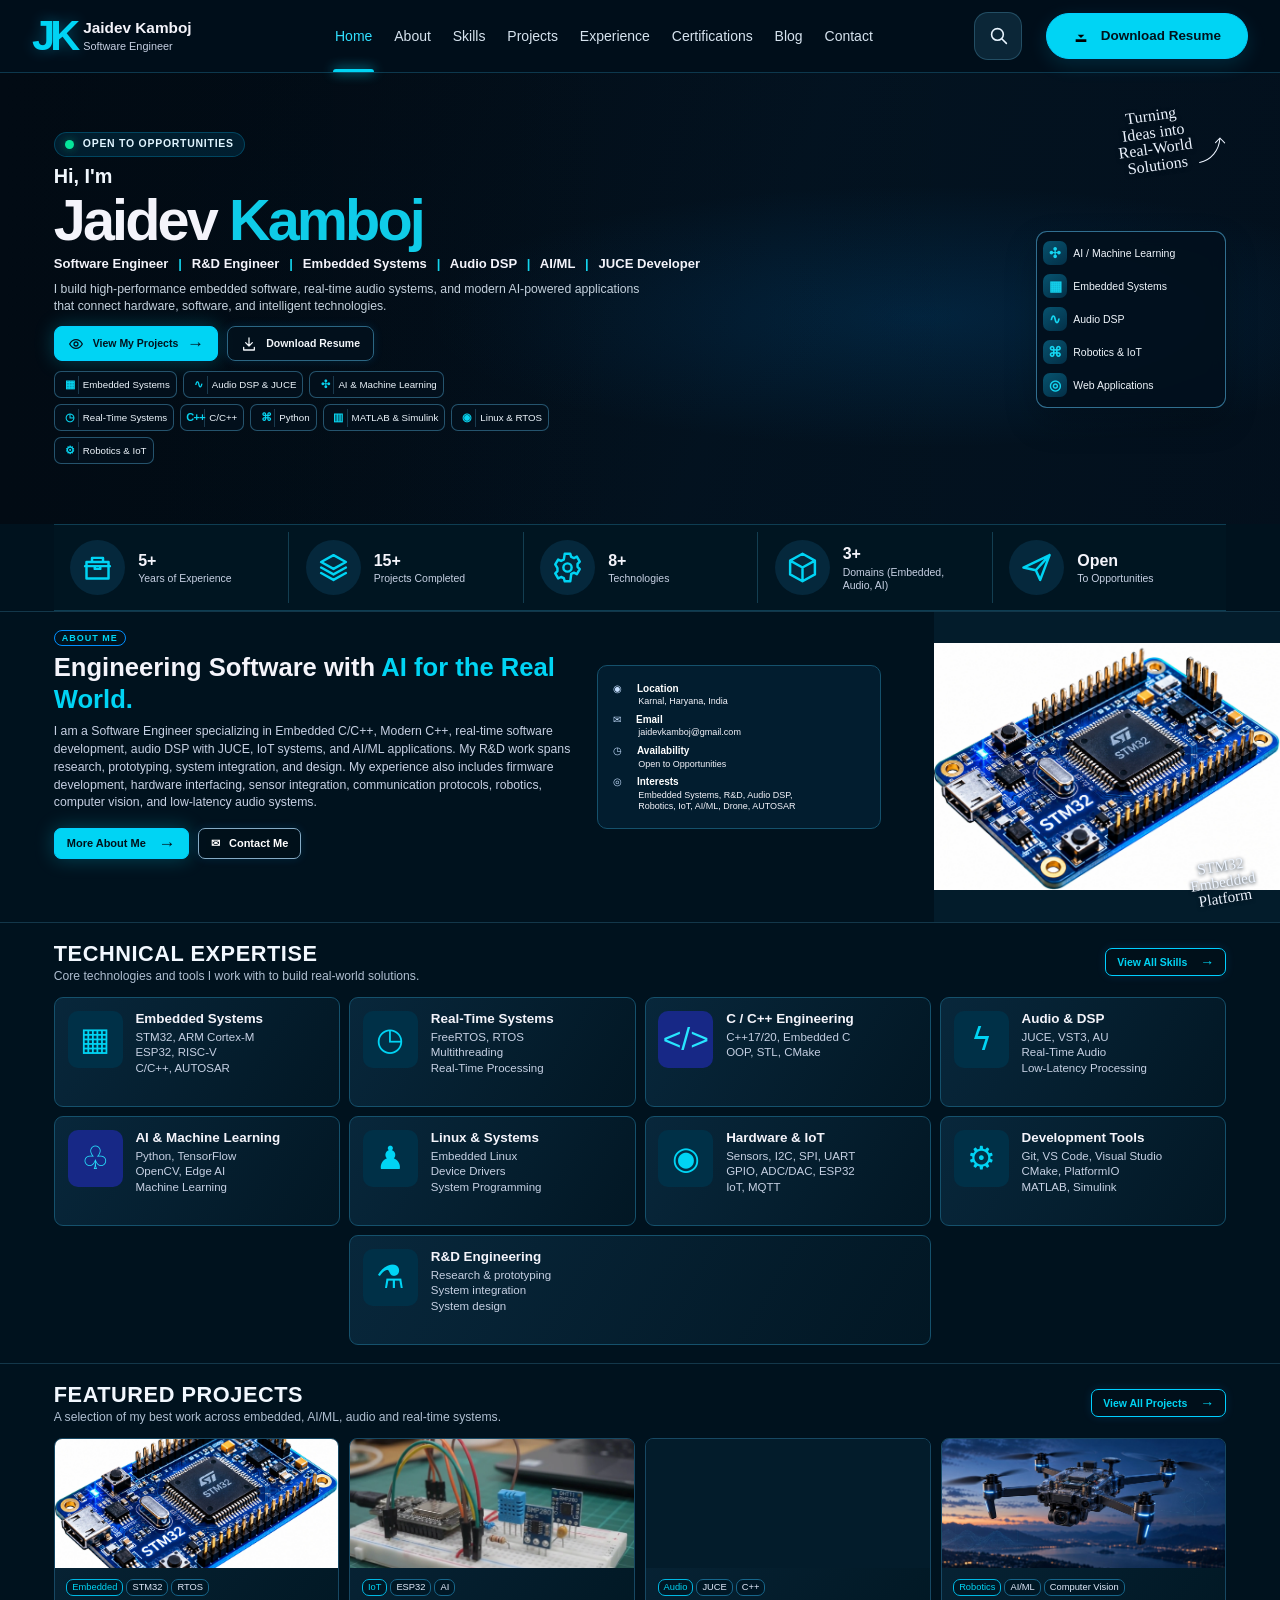
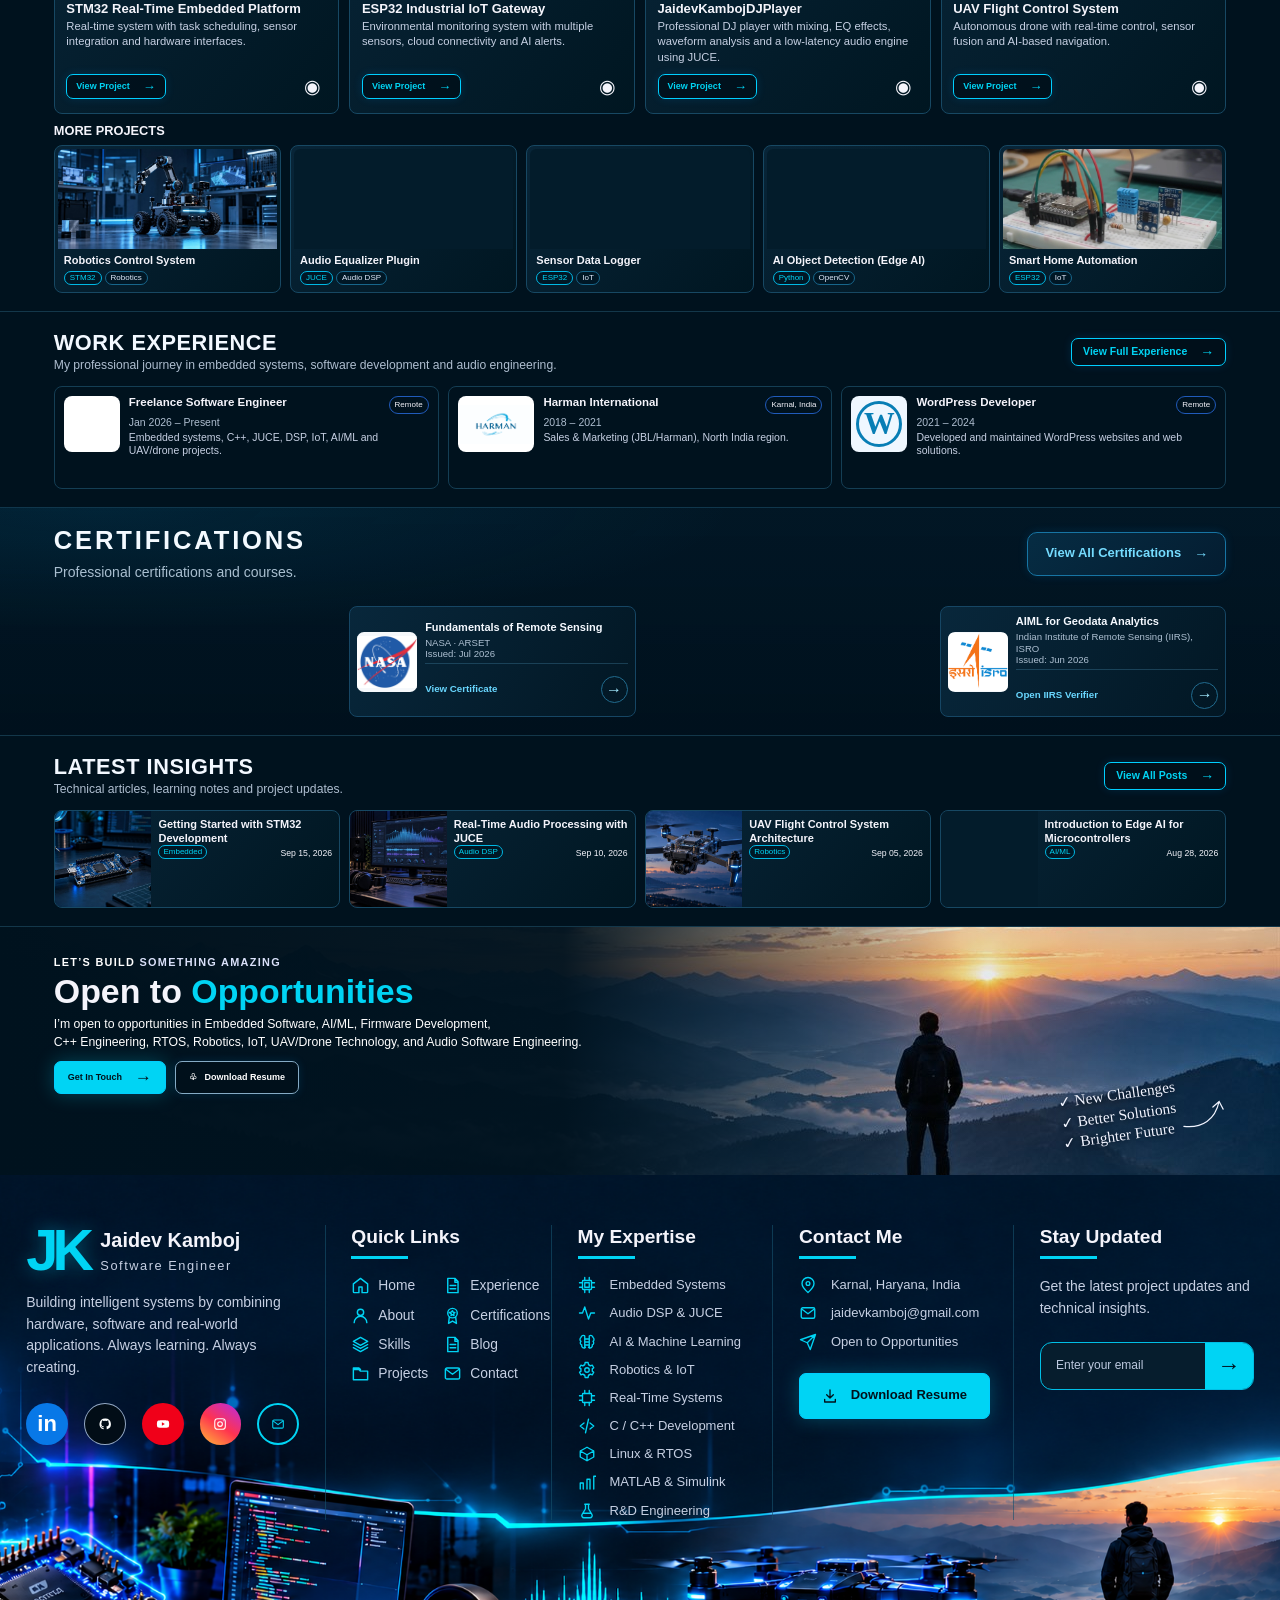
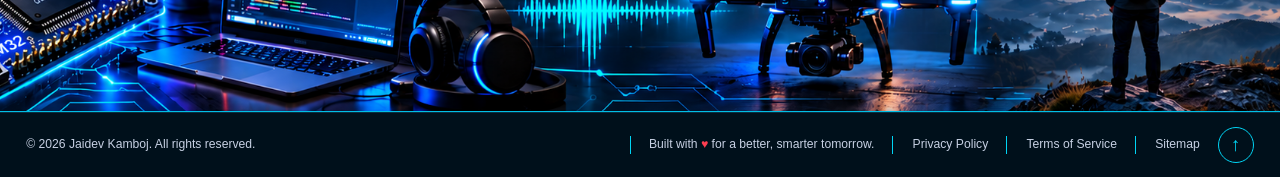
==== commit 4ed5f11c: "Improve mobile LCP resource loading" ====
--- a/index.html
+++ b/index.html
@@ -26,7 +26,10 @@
 <meta name="twitter:image" content="https://jaidevkamboj.github.io/images/hero-img.webp">
 <meta name="twitter:image:alt" content="Jaidev Kamboj in a technology workspace with code and an audio waveform display">
 <link rel="icon" href="/favicon.svg" type="image/svg+xml">
-<link rel="stylesheet" href="styles.css?v=20261012-seo">
+<link rel="preload" as="image" href="images/hero-portrait.webp" type="image/webp" media="(max-width: 760px)" fetchpriority="high">
+<link rel="preload" as="image" href="images/hero-img.webp" type="image/webp" media="(max-width: 760px)" fetchpriority="low">
+<link rel="preload" as="image" href="images/hero-img.webp" type="image/webp" media="(min-width: 761px)" fetchpriority="high">
+<link rel="stylesheet" href="styles.css?v=20261013-lcp">
 <script src="app.js" defer></script>
 <script type="application/ld+json">
 {
@@ -192,7 +195,7 @@
     <picture class="hero-media">
       <source media="(max-width: 760px)" srcset="images/hero-portrait.webp" type="image/webp">
       <source media="(min-width: 761px)" srcset="images/hero-img.webp" type="image/webp">
-      <img class="hero-portrait" src="images/hero-portrait.png" alt="Jaidev Kamboj in a software engineering workspace" width="1145" height="1374" fetchpriority="high" decoding="async">
+      <img class="hero-portrait" src="images/hero-portrait.png" alt="Jaidev Kamboj in a software engineering workspace" width="1145" height="1374" loading="eager" fetchpriority="high" decoding="async">
     </picture>
   </div>
 </section>
@@ -610,6 +613,10 @@
     </div>
   </div>
   <div class="footer-showcase" aria-hidden="true">
+    <picture class="footer-showcase-art">
+      <source srcset="images/footer-background.webp" type="image/webp">
+      <img src="images/footer-background.png" alt="" width="1983" height="793" loading="lazy" decoding="async">
+    </picture>
   </div>
   <div class="footer-bottom">
     <div class="container footer-bottom-content">
--- a/styles.css
+++ b/styles.css
@@ -3242,7 +3242,8 @@
   background: transparent;
   border-bottom: 1px solid #00bfe5;
 }
-.footer-bottom { border-top: 1px solid rgba(21, 81, 108, .5); background: #00101b; }
+.footer-showcase-art { display: none; }
+.footer-bottom { position: relative; z-index: 1; border-top: 1px solid rgba(21, 81, 108, .5); background: #00101b; }
 .footer-bottom-content {
   min-height: clamp(64px, 4.3vw, 88px);
   display: flex;
@@ -3278,20 +3279,17 @@
     min-height: 0;
     aspect-ratio: 1983 / 792;
     background-color: #031c2b;
-    background-image: url("images/footer-background.png");
-    background-position: center center;
-    background-size: cover;
-    background-repeat: no-repeat;
-  }
+    background-image: none;
+  }
+  .footer-showcase-art { position: absolute; inset: 0; display: block; width: 100%; height: 100%; }
+  .footer-showcase-art img { display: block; width: 100%; height: 100%; object-fit: cover; object-position: center center; }
   .footer-columns { grid-template-columns: repeat(3, minmax(0, 1fr)); row-gap: 30px; }
   .footer-column:nth-child(4) { border-left: 0; padding-left: 0; }
   .footer-column:last-child { padding-right: clamp(14px, 2vw, 27px); }
 }
-/* Use lossless WebP footer artwork when available; the PNG declarations above are fallback. */
 @supports (background-image: image-set(url("images/footer-background.webp") type("image/webp"))) {
-  .site-footer { background-image: image-set(url("images/footer-background.webp") type("image/webp"), url("images/footer-background.png") type("image/png")); }
-  @media (max-width: 1000px) {
-    .footer-showcase { background-image: image-set(url("images/footer-background.webp") type("image/webp"), url("images/footer-background.png") type("image/png")); }
+  @media (min-width: 1001px) {
+    .site-footer { background-image: image-set(url("images/footer-background.webp") type("image/webp"), url("images/footer-background.png") type("image/png")); }
   }
 }
 
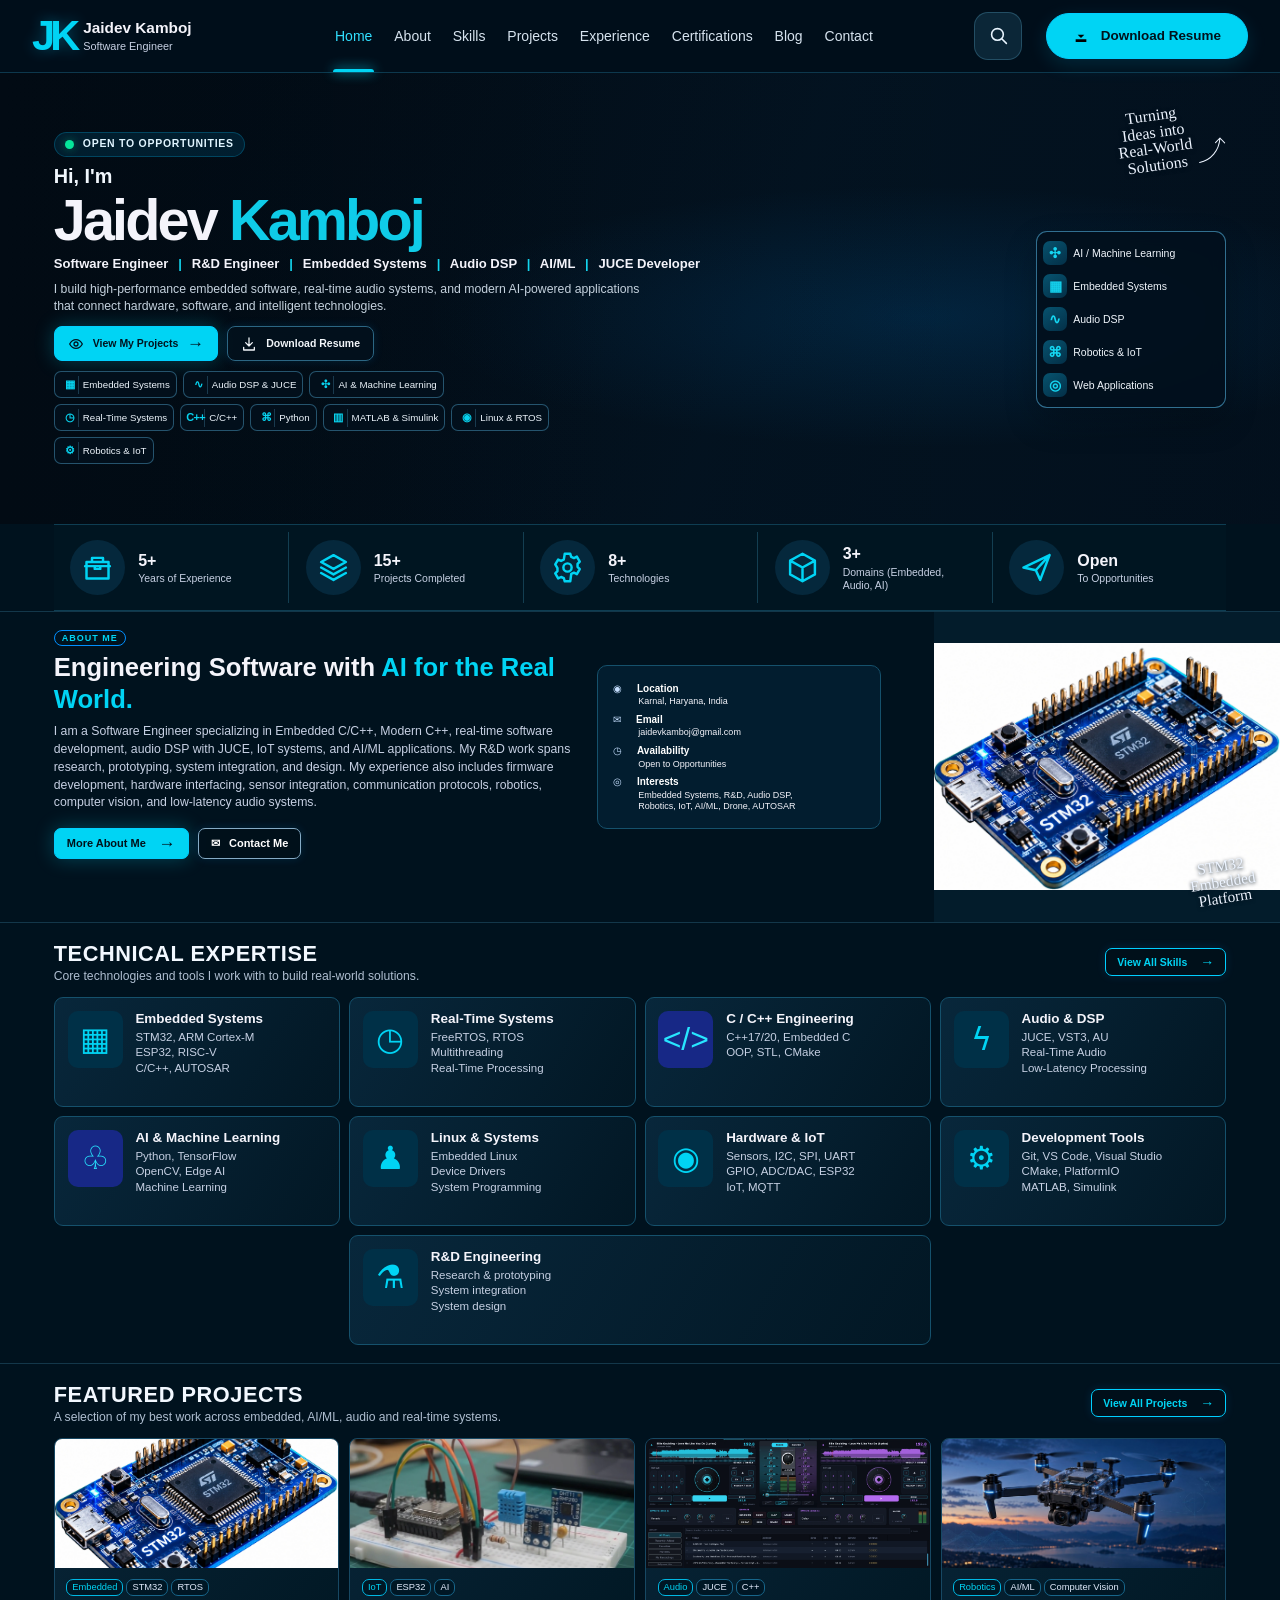
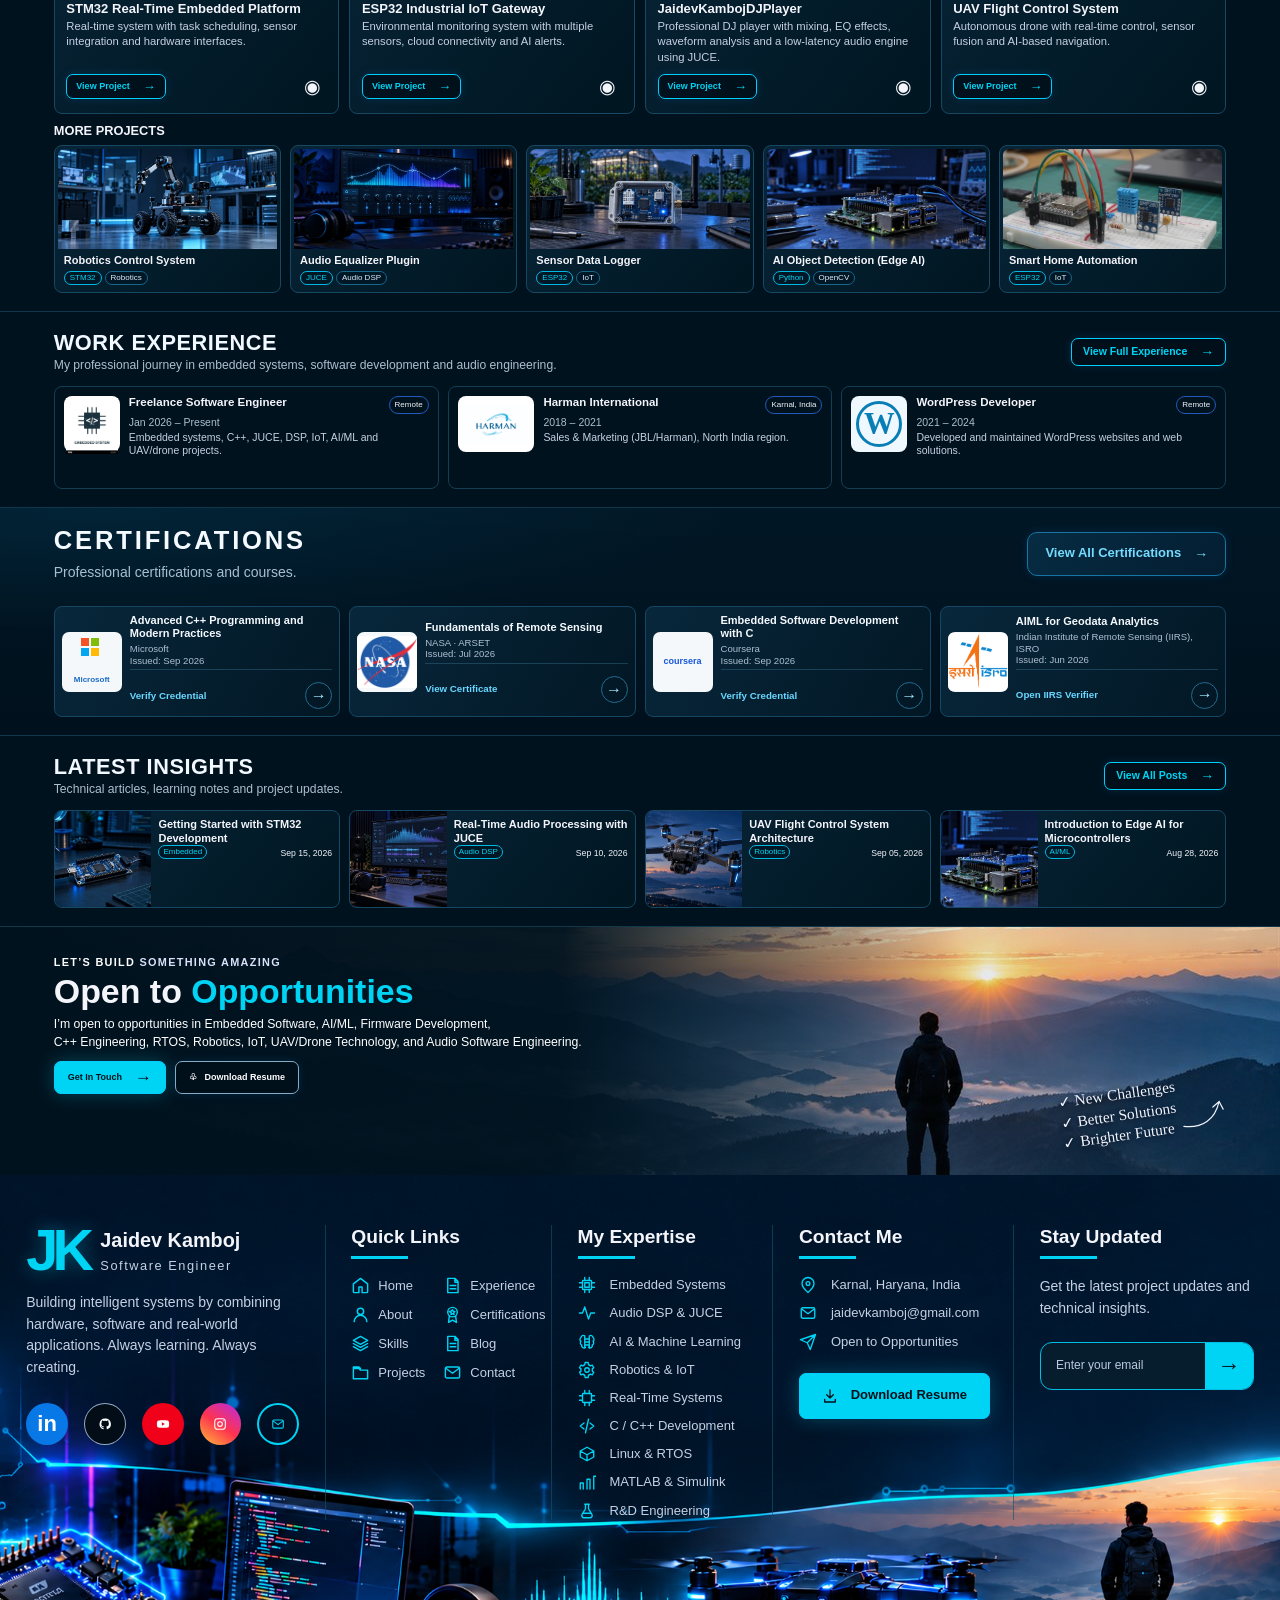
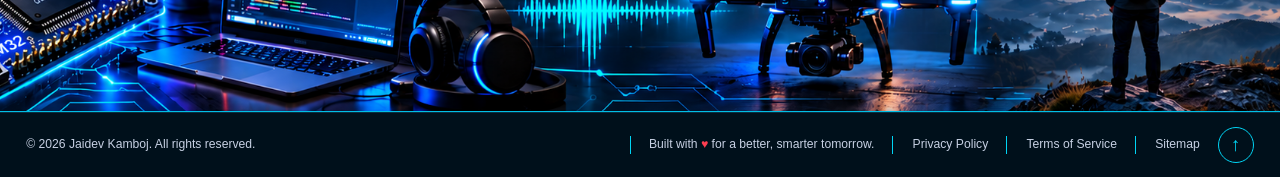
==== commit 1e816b79: "Fix footer quick links on mobile" ====
--- a/index.html
+++ b/index.html
@@ -29,7 +29,7 @@
 <link rel="preload" as="image" href="images/hero-portrait.webp" type="image/webp" media="(max-width: 760px)" fetchpriority="high">
 <link rel="preload" as="image" href="images/hero-img.webp" type="image/webp" media="(max-width: 760px)" fetchpriority="low">
 <link rel="preload" as="image" href="images/hero-img.webp" type="image/webp" media="(min-width: 761px)" fetchpriority="high">
-<link rel="stylesheet" href="styles.css?v=20261013-lcp">
+<link rel="stylesheet" href="styles.css?v=20261013-footer-mobile">
 <script src="app.js" defer></script>
 <script type="application/ld+json">
 {
--- a/styles.css
+++ b/styles.css
@@ -3100,12 +3100,18 @@
 }
 .footer-column.footer-quick-links {
   display: block;
+  position: static;
+  inset: auto;
   height: auto;
   flex: initial;
   align-items: initial;
   justify-content: initial;
   gap: 0;
-}
+  padding: 0 clamp(18px, 2vw, 40px);
+  background: transparent;
+  border-bottom: 0;
+}
+.footer-column.footer-quick-links .footer-link-grid a { padding: 0; font-size: inherit; }
 .footer-column:first-child { padding-left: 0; border-left: 0; }
 .footer-column:last-child { padding-right: 0; }
 .footer-brand {
@@ -3295,28 +3301,40 @@
 
 @media (max-width: 640px) {
   .footer-main { padding: 30px 0 24px; }
-  .footer-columns { grid-template-columns: repeat(2, minmax(0, 1fr)); gap: 24px 0; }
-  .footer-column { padding-inline: 12px; }
-  .footer-column:nth-child(odd) { padding-left: 0; border-left: 0; }
-  .footer-column:nth-child(even) { padding-right: 0; }
-  .footer-column:nth-child(4) { border-left: 1px solid rgba(21, 81, 108, .62); padding-left: 12px; }
-  .footer-column:last-child { padding-right: 0; }
-  .footer-brand { gap: 9px; }
-  .footer-brand b { font-size: 42px; }
-  .footer-brand strong { font-size: 14px; }
-  .footer-brand small { font-size: 9px; }
-  .footer-intro > p, .footer-updates > p { font-size: 11px; }
-  .footer-column h2 { font-size: 15px; }
-  .footer-column li { font-size: 10px; }
-  .footer-socials { gap: 8px; }
-  .footer-socials .social-link { width: 34px; height: 34px; }
-  .footer-resume { white-space: normal; }
+  .footer-columns { grid-template-columns: minmax(0, 1fr); gap: 0; }
+  .footer-column,
+  .footer-column:first-child,
+  .footer-column:nth-child(4),
+  .footer-column:last-child {
+    padding: 20px 0;
+    border: 0;
+    border-bottom: 1px solid rgba(21, 81, 108, .62);
+  }
+  .footer-column.footer-quick-links { padding: 20px 0; border-bottom: 1px solid rgba(21, 81, 108, .62); }
+  .footer-column:first-child { padding-top: 0; }
+  .footer-column:last-child { padding-bottom: 0; border-bottom: 0; }
+  .footer-brand { gap: 10px; margin-bottom: 12px; }
+  .footer-brand b { font-size: 48px; }
+  .footer-brand strong { font-size: 17px; }
+  .footer-brand small { font-size: 11px; }
+  .footer-intro > p, .footer-updates > p { max-width: 42rem; font-size: 14px; }
+  .footer-column h2 { margin-bottom: 14px; font-size: 18px; }
+  .footer-column li { gap: 10px; font-size: 14px; line-height: 1.5; }
+  .footer-column li > span:first-child { flex-basis: 24px; font-size: 21px; }
+  .footer-column .footer-link-grid { column-gap: 16px; row-gap: 12px; }
+  .footer-link-grid a { gap: 9px; }
+  .footer-link-grid a span { font-size: 21px; }
+  .footer-socials { flex-wrap: wrap; gap: 10px; margin-top: 18px; }
+  .footer-socials .social-link { width: 42px; height: 42px; }
+  .footer-resume { min-height: 48px; white-space: normal; }
+  .footer-subscribe { min-height: 50px; margin-top: 16px; }
   .footer-showcase { aspect-ratio: 1983 / 792; }
-  .footer-bottom-content { min-height: 0; padding-block: 13px; display: grid; grid-template-columns: 1fr auto; gap: 10px 13px; }
-  .footer-bottom-content > p, .footer-bottom-content > a { font-size: 10px; }
+  .footer-bottom-content { min-height: 0; padding-block: 14px; display: grid; grid-template-columns: minmax(0, 1fr) auto; gap: 12px 14px; }
+  .footer-bottom-content > p, .footer-bottom-content > a { min-width: 0; font-size: 11px; white-space: normal; }
   .footer-bottom-content > p:first-child { margin: 0; white-space: normal; }
   .footer-built { grid-column: 1 / -1; grid-row: 2; padding: 0; border: 0; }
-  .footer-legal-label,
-  .footer-bottom-content > a[href="#footer-links-title"] { display: none; }
+  .footer-bottom-content > a.footer-legal-label:nth-of-type(1) { grid-column: 1; grid-row: 3; padding: 0; border: 0; }
+  .footer-bottom-content > a.footer-legal-label:nth-of-type(2) { grid-column: 2; grid-row: 3; padding: 0; border: 0; }
+  .footer-bottom-content > a[href="#footer-links-title"] { grid-column: 1; grid-row: 4; padding: 0; border: 0; }
   .footer-top { grid-column: 2; grid-row: 1; }
 }
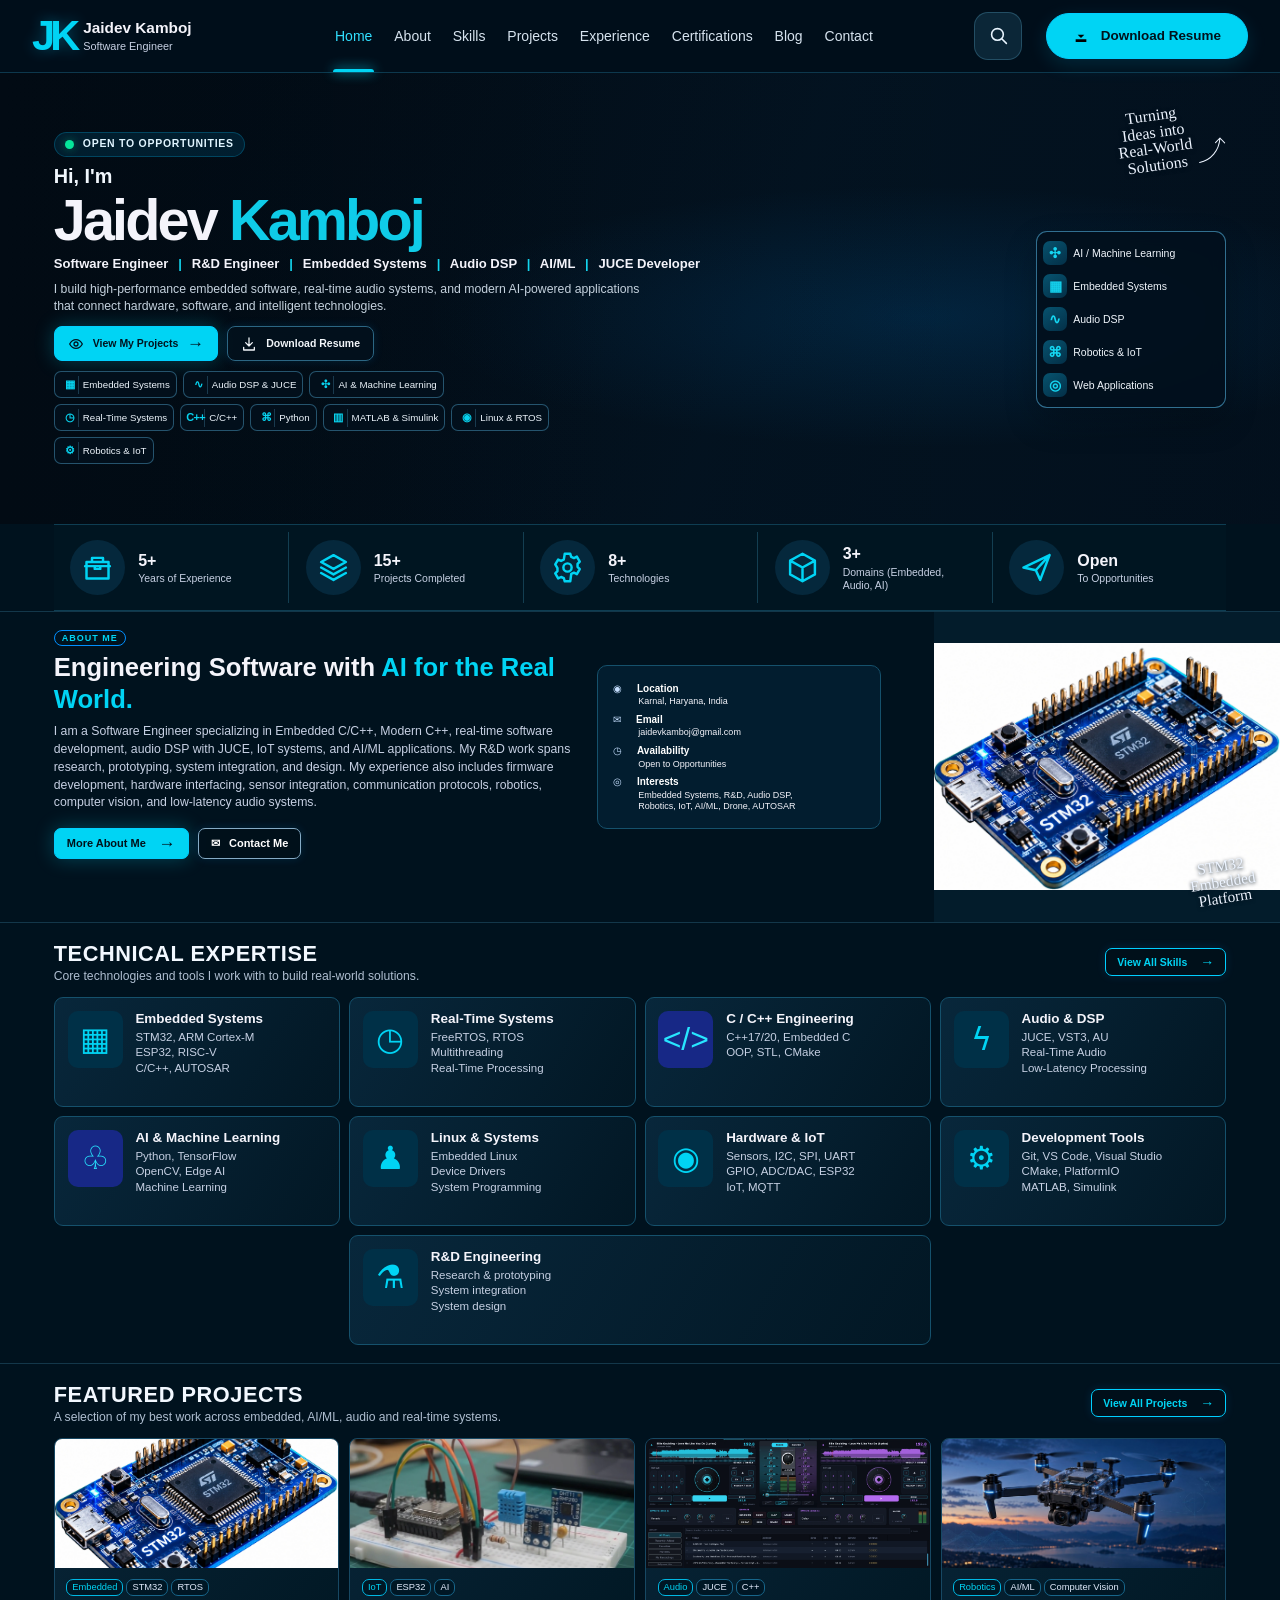
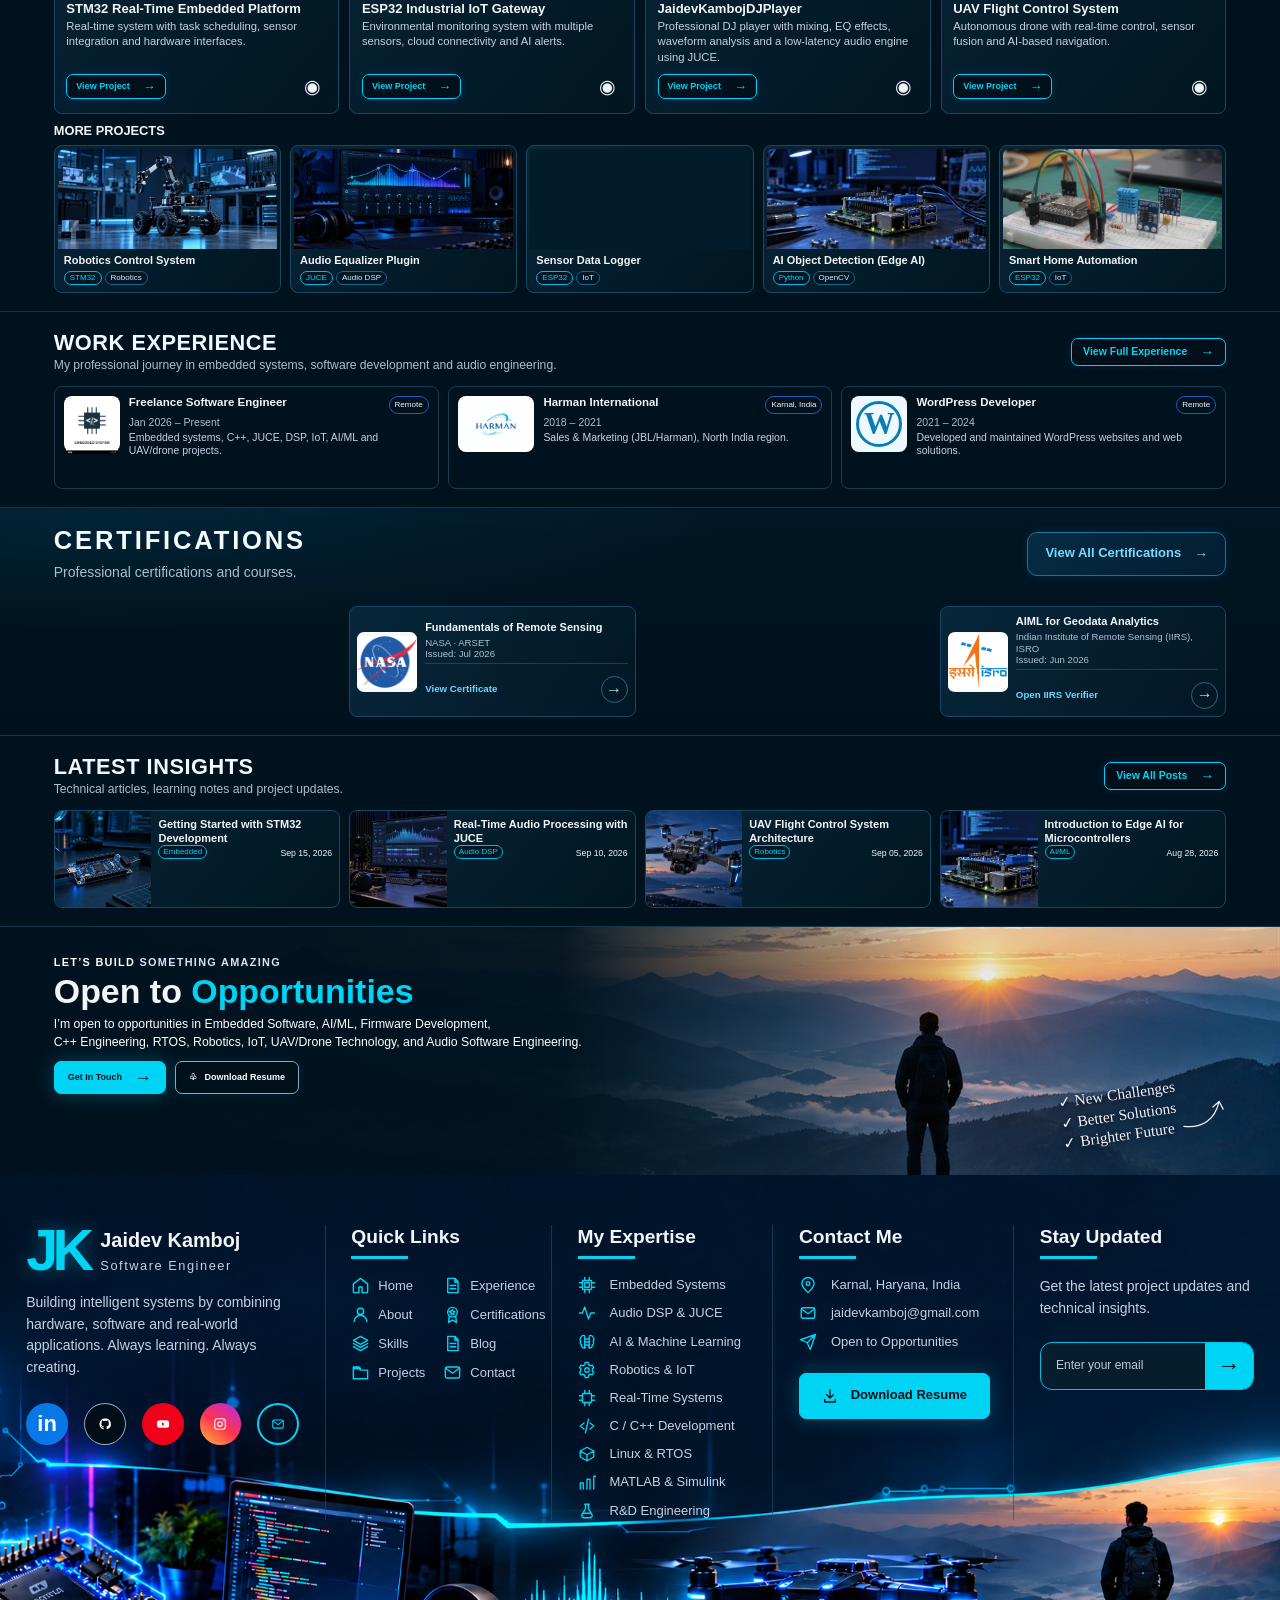
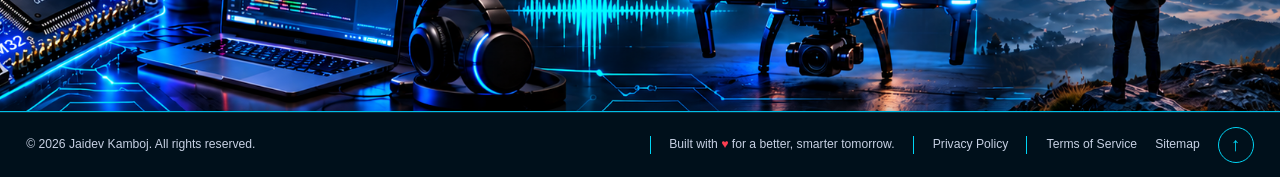
==== commit 2f210751: "Improve portfolio SEO metadata and identity signals" ====
--- a/index.html
+++ b/index.html
@@ -6,23 +6,23 @@
 <meta name="theme-color" content="#00121e">
 <meta name="author" content="Jaidev Kamboj">
 <meta name="robots" content="index,follow,max-image-preview:large">
-<title>Jaidev Kamboj | Software &amp; R&amp;D Engineer</title>
-<meta name="description" content="Jaidev Kamboj is a software and R&amp;D engineer focused on embedded C/C++ firmware, real-time systems, prototyping, JUCE audio DSP, IoT, robotics, and AI/ML applications.">
+<title>Jaidev Kamboj | Embedded Software &amp; R&amp;D Engineer</title>
+<meta name="description" content="Jaidev Kamboj is an embedded software and R&amp;D engineer in Karnal, India, working with C/C++, STM32, ESP32, RTOS, JUCE audio DSP, IoT, and robotics.">
 <link rel="canonical" href="https://jaidevkamboj.github.io/">
 <meta property="og:type" content="website">
 <meta property="og:site_name" content="Jaidev Kamboj Portfolio">
 <meta property="og:locale" content="en_IN">
 <meta property="og:url" content="https://jaidevkamboj.github.io/">
-<meta property="og:title" content="Jaidev Kamboj | Software &amp; R&amp;D Engineer">
-<meta property="og:description" content="Jaidev Kamboj is a software and R&amp;D engineer focused on embedded C/C++ firmware, real-time systems, prototyping, JUCE audio DSP, IoT, robotics, and AI/ML applications.">
+<meta property="og:title" content="Jaidev Kamboj | Embedded Software &amp; R&amp;D Engineer">
+<meta property="og:description" content="Jaidev Kamboj is an embedded software and R&amp;D engineer in Karnal, India, working with C/C++, STM32, ESP32, RTOS, JUCE audio DSP, IoT, and robotics.">
 <meta property="og:image" content="https://jaidevkamboj.github.io/images/hero-img.webp">
 <meta property="og:image:type" content="image/webp">
 <meta property="og:image:width" content="1895">
 <meta property="og:image:height" content="830">
 <meta property="og:image:alt" content="Jaidev Kamboj in a technology workspace with code and an audio waveform display">
 <meta name="twitter:card" content="summary_large_image">
-<meta name="twitter:title" content="Jaidev Kamboj | Software &amp; R&amp;D Engineer">
-<meta name="twitter:description" content="Jaidev Kamboj is a software and R&amp;D engineer focused on embedded C/C++ firmware, real-time systems, prototyping, JUCE audio DSP, IoT, robotics, and AI/ML applications.">
+<meta name="twitter:title" content="Jaidev Kamboj | Embedded Software &amp; R&amp;D Engineer">
+<meta name="twitter:description" content="Jaidev Kamboj is an embedded software and R&amp;D engineer in Karnal, India, working with C/C++, STM32, ESP32, RTOS, JUCE audio DSP, IoT, and robotics.">
 <meta name="twitter:image" content="https://jaidevkamboj.github.io/images/hero-img.webp">
 <meta name="twitter:image:alt" content="Jaidev Kamboj in a technology workspace with code and an audio waveform display">
 <link rel="icon" href="/favicon.svg" type="image/svg+xml">
@@ -47,8 +47,8 @@
       "@type": "ProfilePage",
       "@id": "https://jaidevkamboj.github.io/#profile-page",
       "url": "https://jaidevkamboj.github.io/",
-      "name": "Jaidev Kamboj | Software & R&D Engineer",
-      "description": "Jaidev Kamboj is a software and R&D engineer focused on embedded C/C++ firmware, real-time systems, prototyping, JUCE audio DSP, IoT, robotics, and AI/ML applications.",
+      "name": "Jaidev Kamboj | Embedded Software & R&D Engineer",
+      "description": "Jaidev Kamboj is an embedded software and R&D engineer in Karnal, India, working with C/C++, STM32, ESP32, RTOS, JUCE audio DSP, IoT, and robotics.",
       "inLanguage": "en-IN",
       "isPartOf": { "@id": "https://jaidevkamboj.github.io/#website" },
       "mainEntity": { "@id": "https://jaidevkamboj.github.io/#jaidev-kamboj" }
@@ -59,12 +59,14 @@
       "name": "Jaidev Kamboj",
       "url": "https://jaidevkamboj.github.io/",
       "image": "https://jaidevkamboj.github.io/images/hero-portrait.png",
-      "jobTitle": "Software Engineer and R&D Engineer",
+      "mainEntityOfPage": { "@id": "https://jaidevkamboj.github.io/#profile-page" },
+      "jobTitle": "Embedded Software Engineer and R&D Engineer",
       "sameAs": [
-        "https://github.com/jaidevkamboj/jaidevkamboj.github.io",
-        "https://in.linkedin.com/in/jaidevkamboj"
+        "https://github.com/jaidevkamboj",
+        "https://in.linkedin.com/in/jaidevkamboj",
+        "https://x.com/jaidevkamboj4g"
       ],
-      "description": "Software and R&D engineer specializing in embedded C/C++ firmware, research, prototyping, system integration and design, real-time systems, IoT, robotics, AI/ML applications, and audio DSP with JUCE.",
+      "description": "Jaidev Kamboj is an embedded software and R&D engineer based in Karnal, Haryana, India. His areas of work include embedded C/C++ firmware, research and prototyping, system integration and design, STM32, ESP32, real-time systems, IoT, robotics, AI/ML applications, and audio DSP with JUCE.",
       "email": "jaidevkamboj@gmail.com",
       "address": {
         "@type": "PostalAddress",
@@ -624,7 +626,7 @@
       <p class="footer-built">Built with <span aria-label="love">♥</span> for a better, smarter tomorrow.</p>
       <a class="footer-legal-label" href="mailto:jaidevkamboj@gmail.com?subject=Privacy%20Policy%20Request" aria-label="Email to request the privacy policy">Privacy Policy</a>
       <a class="footer-legal-label" href="mailto:jaidevkamboj@gmail.com?subject=Terms%20of%20Service%20Request" aria-label="Email to request the terms of service">Terms of Service</a>
-      <a href="#footer-links-title">Sitemap</a>
+      <a href="/sitemap.xml">Sitemap</a>
       <a class="footer-top" href="#home" aria-label="Back to top">↑</a>
     </div>
   </div>
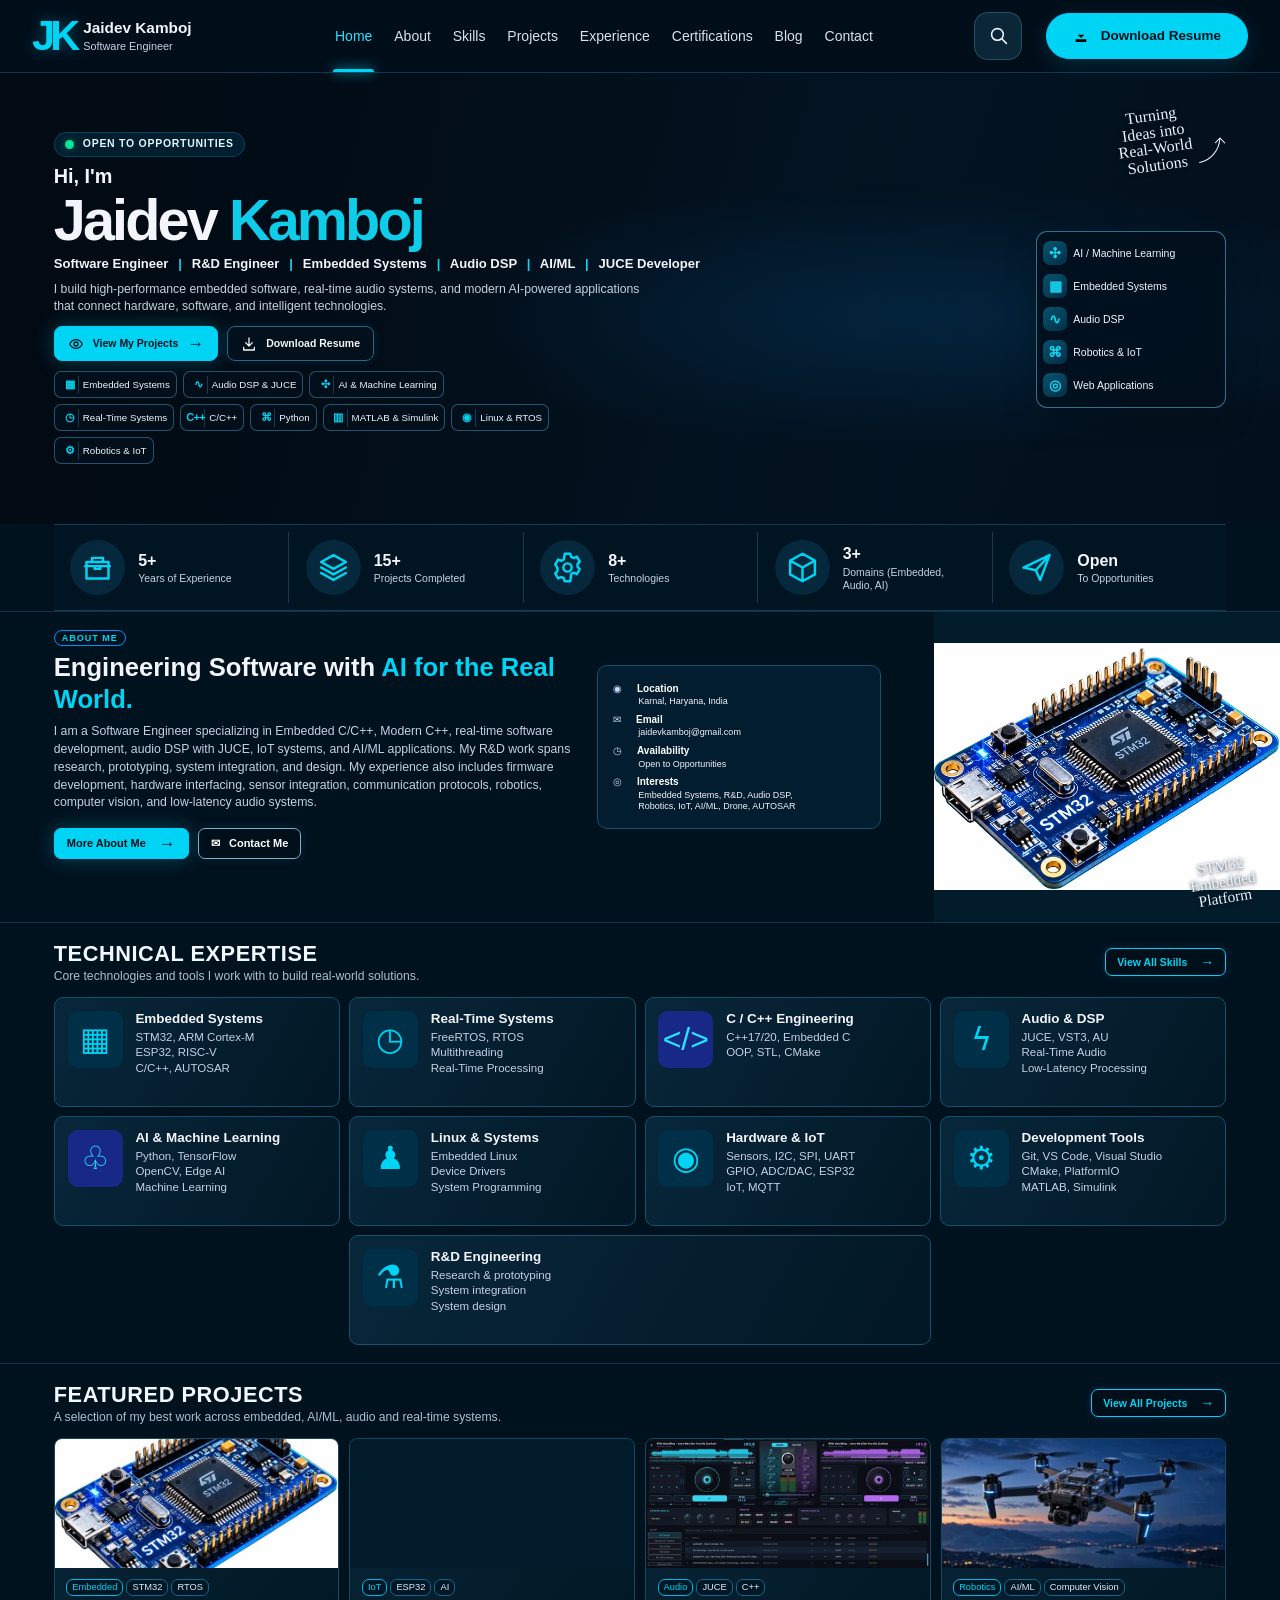
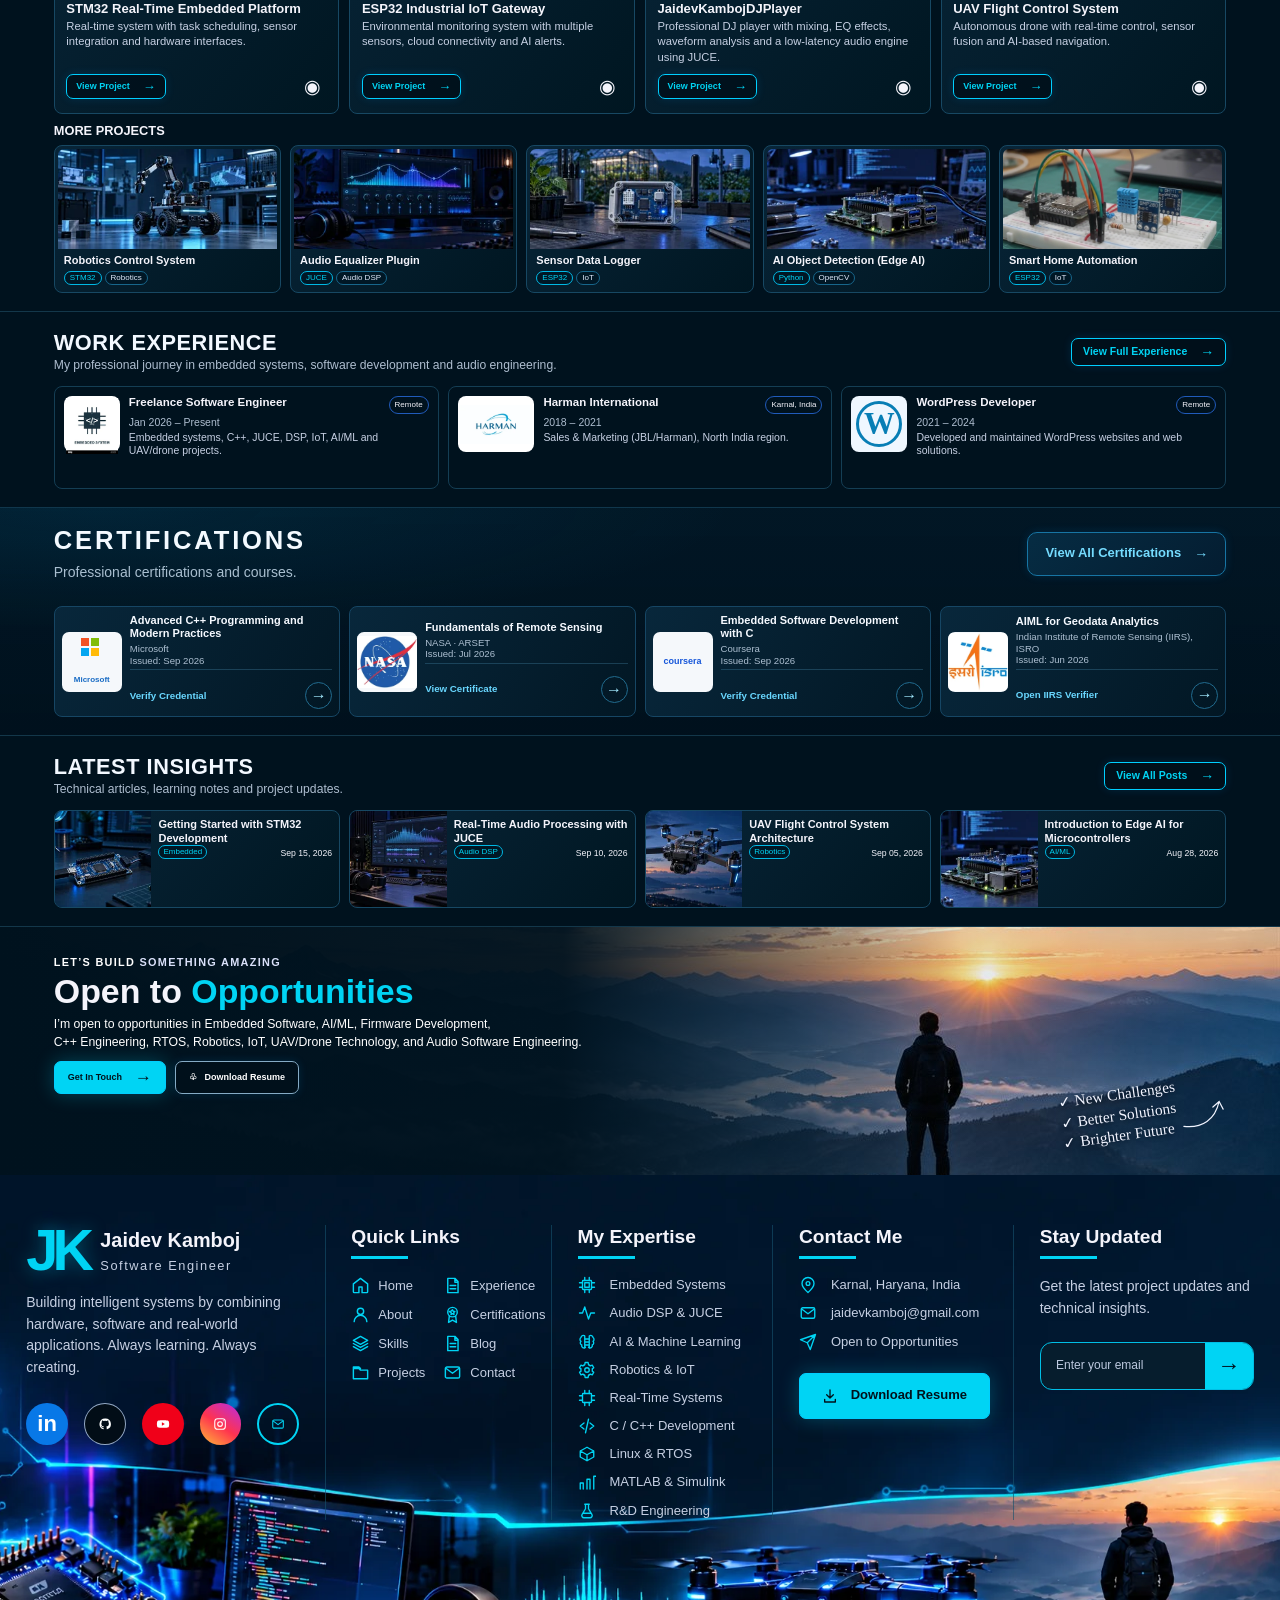
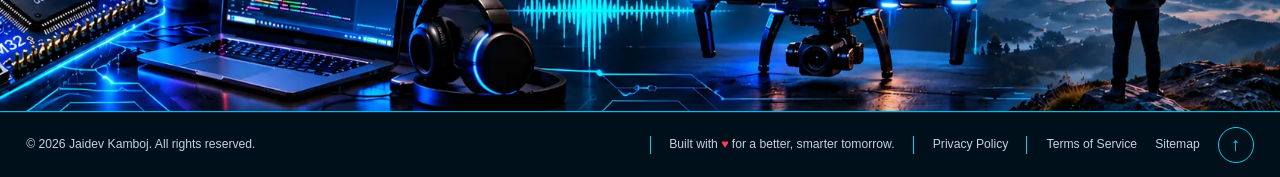
==== commit 360a6863: "Optimize responsive mobile image delivery" ====
--- a/index.html
+++ b/index.html
@@ -26,10 +26,10 @@
 <meta name="twitter:image" content="https://jaidevkamboj.github.io/images/hero-img.webp">
 <meta name="twitter:image:alt" content="Jaidev Kamboj in a technology workspace with code and an audio waveform display">
 <link rel="icon" href="/favicon.svg" type="image/svg+xml">
-<link rel="preload" as="image" href="images/hero-portrait.webp" type="image/webp" media="(max-width: 760px)" fetchpriority="high">
-<link rel="preload" as="image" href="images/hero-img.webp" type="image/webp" media="(max-width: 760px)" fetchpriority="low">
-<link rel="preload" as="image" href="images/hero-img.webp" type="image/webp" media="(min-width: 761px)" fetchpriority="high">
-<link rel="stylesheet" href="styles.css?v=20261013-footer-mobile">
+<link rel="preload" as="image" href="images/hero-portrait-640.webp" imagesrcset="images/hero-portrait-640.webp 640w, images/hero-portrait-960.webp 960w" imagesizes="(max-width: 760px) 100vw, 0px" type="image/webp" media="(max-width: 760px)" fetchpriority="high">
+<link rel="preload" as="image" href="images/hero-bg-1200.webp" imagesrcset="images/hero-bg-1200.webp 1200w, images/hero-img-optimized.webp 1895w" imagesizes="100vw" type="image/webp" media="(min-width: 761px) and (max-width: 1200px)" fetchpriority="high">
+<link rel="preload" as="image" href="images/hero-img-optimized.webp" type="image/webp" media="(min-width: 1201px)" fetchpriority="high">
+<link rel="stylesheet" href="styles.css?v=20261027-mobile-performance">
 <script src="app.js" defer></script>
 <script type="application/ld+json">
 {
@@ -195,8 +195,8 @@
     </div>
     <div class="hero-note" aria-hidden="true"><span>Turning<br>Ideas into<br>Real-World<br>Solutions</span><svg viewBox="0 0 72 66"><path d="M6 55C29 53 48 37 53 12m0 0-10 8m10-8 8 11"/></svg></div>
     <picture class="hero-media">
-      <source media="(max-width: 760px)" srcset="images/hero-portrait.webp" type="image/webp">
-      <source media="(min-width: 761px)" srcset="images/hero-img.webp" type="image/webp">
+      <source media="(max-width: 760px)" srcset="images/hero-portrait-640.webp 640w, images/hero-portrait-960.webp 960w" sizes="100vw" type="image/webp">
+      <source media="(min-width: 761px)" srcset="images/hero-bg-1200.webp 1200w, images/hero-img-optimized.webp 1895w" sizes="100vw" type="image/webp">
       <img class="hero-portrait" src="images/hero-portrait.png" alt="Jaidev Kamboj in a software engineering workspace" width="1145" height="1374" loading="eager" fetchpriority="high" decoding="async">
     </picture>
   </div>
@@ -214,7 +214,7 @@
 <!-- ============ ABOUT ============ -->
 <section id="about" class="section about" aria-labelledby="about-heading">
   <div class="about-art">
-    <img class="art" src="images/stm32.webp" alt="STM32 microcontroller development board" width="1485" height="1059" loading="lazy" decoding="async">
+    <img class="art" src="images/stm32-640.webp" srcset="images/stm32-640.webp 640w, images/stm32-960.webp 960w, images/stm32.webp 1485w" sizes="(max-width: 760px) 90vw, (max-width: 1200px) 45vw, 38vw" alt="STM32 microcontroller development board" width="1485" height="1059" loading="lazy" decoding="async">
     <span class="about-note" aria-hidden="true">STM32<br>Embedded<br>Platform</span>
   </div>
   <div class="container about-grid">
@@ -278,7 +278,7 @@
     <div class="projects-grid">
 
       <article class="project">
-        <img class="art" src="images/stm32.webp" alt="STM32 Real-Time Embedded Platform" width="1485" height="1059" loading="lazy" decoding="async">
+        <img class="art" src="images/stm32-640.webp" srcset="images/stm32-640.webp 640w, images/stm32-960.webp 960w, images/stm32.webp 1485w" sizes="(max-width: 760px) 90vw, (max-width: 1200px) 45vw, 25vw" alt="STM32 Real-Time Embedded Platform" width="1485" height="1059" loading="lazy" decoding="async">
         <div class="project-body">
           <div class="tags"><span>Embedded</span><span>STM32</span><span>RTOS</span></div>
           <h3>STM32 Real-Time Embedded Platform</h3>
@@ -291,7 +291,7 @@
       </article>
 
       <article class="project">
-        <img class="art" src="images/ESP32-Industrial-IoT.webp" alt="ESP32 Industrial IoT Gateway" width="1280" height="720" loading="lazy" decoding="async">
+        <img class="art" src="images/esp32-gateway-640.webp" srcset="images/esp32-gateway-640.webp 640w, images/esp32-gateway-960.webp 960w, images/ESP32-Industrial-IoT.webp 1280w" sizes="(max-width: 760px) 90vw, (max-width: 1200px) 45vw, 25vw" alt="ESP32 Industrial IoT Gateway" width="1280" height="720" loading="lazy" decoding="async">
         <div class="project-body">
           <div class="tags"><span>IoT</span><span>ESP32</span><span>AI</span></div>
           <h3>ESP32 Industrial IoT Gateway</h3>
@@ -304,7 +304,7 @@
       </article>
 
       <article class="project">
-        <img class="art" src="images/JaidevKambojDJPlayer.webp" alt="Jaidev Kamboj DJ Player interface with dual decks, waveforms, and a mixer" width="1917" height="1016" loading="lazy" decoding="async">
+        <img class="art" src="images/dj-player-800.webp" srcset="images/dj-player-800.webp 800w, images/dj-player-1280.webp 1280w, images/JaidevKambojDJPlayer.webp 1917w" sizes="(max-width: 760px) 90vw, (max-width: 1200px) 45vw, 25vw" alt="Jaidev Kamboj DJ Player interface with dual decks, waveforms, and a mixer" width="1917" height="1016" loading="lazy" decoding="async">
         <div class="project-body">
           <div class="tags"><span>Audio</span><span>JUCE</span><span>C++</span></div>
           <h3>JaidevKambojDJPlayer</h3>
@@ -317,7 +317,7 @@
       </article>
 
       <article class="project">
-        <img class="art" src="images/blog-uav.jpg" alt="UAV flying above a mountainous landscape at dusk" width="1280" height="640" loading="lazy" decoding="async">
+        <img class="art" src="images/blog-uav-320.webp" srcset="images/blog-uav-320.webp 320w, images/blog-uav-640.webp 640w, images/blog-uav-960.webp 960w, images/blog-uav.jpg 1280w" sizes="(max-width: 760px) 90vw, (max-width: 1100px) 46vw, 25vw" alt="UAV flying above a mountainous landscape at dusk" width="1280" height="640" loading="lazy" decoding="async">
         <div class="project-body">
           <div class="tags"><span>Robotics</span><span>AI/ML</span><span>Computer Vision</span></div>
           <h3>UAV Flight Control System</h3>
@@ -335,25 +335,25 @@
 
     <div class="more-grid">
       <button class="mini-project detail" type="button" data-title="Robotics Control System" data-tags="STM32,Robotics" data-description="A robotics control system built around STM32 hardware and real-time control.">
-        <img class="art" src="images/mini-robotics.jpg" alt="Robotics Control System" width="1280" height="582" loading="lazy" decoding="async">
+        <img class="art" src="images/mini-robotics-320.webp" srcset="images/mini-robotics-320.webp 320w, images/mini-robotics-640.webp 640w, images/mini-robotics-960.webp 960w, images/mini-robotics.jpg 1280w" sizes="(max-width: 560px) 90vw, (max-width: 760px) 45vw, (max-width: 1100px) 30vw, 18vw" alt="Robotics Control System" width="1280" height="582" loading="lazy" decoding="async">
         <span class="mini-title">Robotics Control System</span>
         <span class="tags"><span>STM32</span><span>Robotics</span></span>
       </button>
 
       <button class="mini-project detail" type="button" data-title="Audio Equalizer Plugin" data-tags="JUCE,Audio DSP" data-description="A portfolio project exploring JUCE and Audio DSP.">
-        <img class="art" src="images/mini-equalizer.jpg" alt="Audio Equalizer Plugin" width="1280" height="582" loading="lazy" decoding="async">
+        <img class="art" src="images/mini-equalizer-320.webp" srcset="images/mini-equalizer-320.webp 320w, images/mini-equalizer-640.webp 640w, images/mini-equalizer-960.webp 960w, images/mini-equalizer.jpg 1280w" sizes="(max-width: 560px) 90vw, (max-width: 760px) 45vw, (max-width: 1100px) 30vw, 18vw" alt="Audio Equalizer Plugin" width="1280" height="582" loading="lazy" decoding="async">
         <span class="mini-title">Audio Equalizer Plugin</span>
         <span class="tags"><span>JUCE</span><span>Audio DSP</span></span>
       </button>
 
       <button class="mini-project detail" type="button" data-title="Sensor Data Logger" data-tags="ESP32,IoT" data-description="A portfolio project exploring ESP32 and IoT.">
-        <img class="art" src="images/mini-logger.jpg" alt="Sensor Data Logger" width="1280" height="582" loading="lazy" decoding="async">
+        <img class="art" src="images/mini-logger-320.webp" srcset="images/mini-logger-320.webp 320w, images/mini-logger-640.webp 640w, images/mini-logger-960.webp 960w, images/mini-logger.jpg 1280w" sizes="(max-width: 560px) 90vw, (max-width: 760px) 45vw, (max-width: 1100px) 30vw, 18vw" alt="Sensor Data Logger" width="1280" height="582" loading="lazy" decoding="async">
         <span class="mini-title">Sensor Data Logger</span>
         <span class="tags"><span>ESP32</span><span>IoT</span></span>
       </button>
 
       <button class="mini-project detail" type="button" data-title="AI Object Detection (Edge AI)" data-tags="Python,OpenCV" data-description="Edge AI object detection with Python and OpenCV running on embedded hardware.">
-        <img class="art" src="images/mini-linux-driver.jpg" alt="Embedded device and software interface" width="1280" height="583" loading="lazy" decoding="async">
+        <img class="art" src="images/mini-linux-driver-320.webp" srcset="images/mini-linux-driver-320.webp 320w, images/mini-linux-driver-640.webp 640w, images/mini-linux-driver-960.webp 960w, images/mini-linux-driver.jpg 1280w" sizes="(max-width: 560px) 90vw, (max-width: 760px) 45vw, (max-width: 1100px) 30vw, 18vw" alt="Embedded device and software interface" width="1280" height="583" loading="lazy" decoding="async">
         <span class="mini-title">AI Object Detection (Edge AI)</span>
         <span class="tags"><span>Python</span><span>OpenCV</span></span>
       </button>
@@ -379,7 +379,7 @@
     </div>
     <div class="experience-grid">
       <article class="experience">
-        <span class="experience-icon freelance-icon" aria-hidden="true"><img src="images/freelance-embedded-logo.png" alt="" width="536" height="536" decoding="async"></span>
+        <span class="experience-icon freelance-icon" aria-hidden="true"><img src="images/freelance-embedded-logo-160.webp" alt="" width="536" height="536" decoding="async"></span>
         <div class="experience-copy">
           <div class="experience-heading"><h3>Freelance Software Engineer</h3><span class="location">Remote</span></div>
           <p class="experience-date"><time datetime="2026-01">Jan 2026</time> – Present</p>
@@ -387,7 +387,7 @@
         </div>
       </article>
       <article class="experience">
-        <span class="experience-icon harman-icon" aria-hidden="true"><img src="images/harman-logo.png" alt="" width="612" height="357" decoding="async"></span>
+        <span class="experience-icon harman-icon" aria-hidden="true"><img src="images/harman-logo-210.webp" alt="" width="612" height="357" decoding="async"></span>
         <div class="experience-copy">
           <div class="experience-heading"><h3>Harman International</h3><span class="location">Karnal, India</span></div>
           <p class="experience-date"><time datetime="2018">2018</time> – <time datetime="2021">2021</time></p>
@@ -432,7 +432,7 @@
       <article class="certificate">
         <div class="certificate-visual nasa-visual">
           <img src="jaidevnasa.png" alt="NASA ARSET certificate awarded to Jaidev Kamboj for Fundamentals of Remote Sensing" width="805" height="505" loading="lazy" decoding="async">
-          <div class="certificate-brand nasa-mark"><img class="nasa-logo" src="images/nasa-logo.png" alt="NASA insignia" width="1008" height="864" decoding="async"></div>
+          <div class="certificate-brand nasa-mark"><img class="nasa-logo" src="images/nasa-logo-160.webp" alt="NASA insignia" width="1008" height="864" decoding="async"></div>
         </div>
         <div class="certificate-copy">
           <h3>Fundamentals of Remote Sensing</h3>
@@ -454,7 +454,7 @@
       <article class="certificate">
         <div class="certificate-visual iirs-visual">
           <img src="images/iirs-geodata-analytics-preview.png" alt="IIRS and ISRO certificate awarded to Jaidev Kamboj for AIML for Geodata Analytics" width="842" height="596" loading="lazy" decoding="async">
-          <div class="certificate-brand"><img class="iirs-logo" src="images/iirs-isro-logo.png" alt="ISRO logo" width="330" height="315" decoding="async"></div>
+          <div class="certificate-brand"><img class="iirs-logo" src="images/iirs-isro-logo-160.webp" alt="ISRO logo" width="330" height="315" decoding="async"></div>
         </div>
         <div class="certificate-copy">
           <h3>AIML for Geodata Analytics</h3>
@@ -478,7 +478,7 @@
     <div class="blog-grid" id="posts-list" tabindex="-1">
 
       <button class="post detail" type="button" data-title="Getting Started with STM32 Development" data-tags="Embedded" data-description="This article is listed in the supplied design. The full article has not been added yet.">
-        <img class="art" src="images/blog-stm32.jpg" alt="Getting Started with STM32 Development" width="1280" height="720" loading="lazy" decoding="async">
+        <img class="art" src="images/blog-stm32-320.webp" srcset="images/blog-stm32-320.webp 320w, images/blog-stm32-640.webp 640w, images/blog-stm32-960.webp 960w, images/blog-stm32.jpg 1280w" sizes="(max-width: 760px) 90vw, (max-width: 1100px) 46vw, 25vw" alt="Getting Started with STM32 Development" width="1280" height="720" loading="lazy" decoding="async">
         <span class="post-body">
           <strong>Getting Started with STM32 Development</strong>
           <span class="post-meta">
@@ -489,7 +489,7 @@
       </button>
 
       <button class="post detail" type="button" data-title="Understanding Real-Time Audio Processing with JUCE" data-tags="Audio DSP" data-description="This article is listed in the supplied design. The full article has not been added yet.">
-        <img class="art" src="images/blog-juce.jpg" alt="Real-time audio DSP interface" width="1280" height="720" loading="lazy" decoding="async">
+        <img class="art" src="images/blog-juce-320.webp" srcset="images/blog-juce-320.webp 320w, images/blog-juce-640.webp 640w, images/blog-juce-960.webp 960w, images/blog-juce.jpg 1280w" sizes="(max-width: 760px) 90vw, (max-width: 1100px) 46vw, 25vw" alt="Real-time audio DSP interface" width="1280" height="720" loading="lazy" decoding="async">
         <span class="post-body">
           <strong>Real-Time Audio Processing with JUCE</strong>
           <span class="post-meta">
@@ -500,7 +500,7 @@
       </button>
 
       <button class="post detail" type="button" data-title="UAV Flight Control System Architecture" data-tags="Robotics" data-description="This article is listed in the supplied design. The full article has not been added yet.">
-        <img class="art" src="images/blog-uav.jpg" alt="UAV flying above a mountainous landscape at dusk" width="1280" height="640" loading="lazy" decoding="async">
+        <img class="art" src="images/blog-uav-320.webp" srcset="images/blog-uav-320.webp 320w, images/blog-uav-640.webp 640w, images/blog-uav-960.webp 960w, images/blog-uav.jpg 1280w" sizes="(max-width: 760px) 90vw, (max-width: 1100px) 46vw, 25vw" alt="UAV flying above a mountainous landscape at dusk" width="1280" height="640" loading="lazy" decoding="async">
         <span class="post-body">
           <strong>UAV Flight Control System Architecture</strong>
           <span class="post-meta">
@@ -511,7 +511,7 @@
       </button>
 
       <button class="post detail" type="button" data-title="Introduction to Edge AI for Microcontrollers" data-tags="AI/ML" data-description="This article is listed in the supplied design. The full article has not been added yet.">
-        <img class="art" src="images/mini-linux-driver.jpg" alt="Embedded computer board in a software engineering workspace" width="1280" height="583" loading="lazy" decoding="async">
+        <img class="art" src="images/mini-linux-driver-320.webp" srcset="images/mini-linux-driver-320.webp 320w, images/mini-linux-driver-640.webp 640w, images/mini-linux-driver-960.webp 960w, images/mini-linux-driver.jpg 1280w" sizes="(max-width: 760px) 90vw, (max-width: 1100px) 46vw, 25vw" alt="Embedded computer board in a software engineering workspace" width="1280" height="583" loading="lazy" decoding="async">
         <span class="post-body">
           <strong>Introduction to Edge AI for Microcontrollers</strong>
           <span class="post-meta">
@@ -616,7 +616,7 @@
   </div>
   <div class="footer-showcase" aria-hidden="true">
     <picture class="footer-showcase-art">
-      <source srcset="images/footer-background.webp" type="image/webp">
+      <source srcset="images/footer-background-800.webp 800w, images/footer-background-1600.webp 1600w, images/footer-background-1983.webp 1983w" sizes="100vw" type="image/webp">
       <img src="images/footer-background.png" alt="" width="1983" height="793" loading="lazy" decoding="async">
     </picture>
   </div>
--- a/styles.css
+++ b/styles.css
@@ -1235,7 +1235,7 @@
     opacity: 1;
     background-image:
       linear-gradient(90deg, #00121e 0%, #00121e 40%, rgba(0,18,30,.97) 50%, rgba(0,18,30,.18) 61%, transparent 72%),
-      url("images/hero-img.webp");
+      url("images/hero-img-optimized.webp");
     background-size: 100% 100%, auto calc(100% + 106px);
     background-position: center, center bottom;
     background-repeat: no-repeat;
@@ -1358,6 +1358,11 @@
 }
 
 @media (max-width: 1200px) and (min-width: 761px) {
+  .hero-art {
+    background-image:
+      linear-gradient(90deg, #00121e 0%, #00121e 40%, rgba(0,18,30,.97) 50%, rgba(0,18,30,.18) 61%, transparent 72%),
+      url("images/hero-bg-1200.webp");
+  }
   .nav-wrap { gap: 12px; }
   .brand { gap: 9px; }
   nav { gap: clamp(8px, 1.15vw, 14px); }
@@ -1388,10 +1393,9 @@
     height: 100%;
     opacity: 1;
     background-image:
-      linear-gradient(180deg, #00121e 2%, rgba(0,18,30,.98) 43%, rgba(0,18,30,.32) 76%, rgba(0,18,30,.18)),
-      url("images/hero-img.webp");
-    background-size: 100% 100%, auto 610px;
-    background-position: center, 67% bottom;
+      linear-gradient(180deg, #00121e 2%, rgba(0,18,30,.98) 43%, rgba(0,18,30,.32) 76%, rgba(0,18,30,.18));
+    background-size: 100% 100%;
+    background-position: center;
     background-repeat: no-repeat;
   }
   .hero-art:after { display: none; }
@@ -3073,7 +3077,7 @@
   position: relative;
   border-top: 0;
   background-color: #00121e;
-  background-image: url("images/footer-background.png");
+  background-image: url("images/footer-background-1983.webp");
   background-position: center center;
   background-size: cover;
   background-repeat: no-repeat;
@@ -3293,9 +3297,9 @@
   .footer-column:nth-child(4) { border-left: 0; padding-left: 0; }
   .footer-column:last-child { padding-right: clamp(14px, 2vw, 27px); }
 }
-@supports (background-image: image-set(url("images/footer-background.webp") type("image/webp"))) {
+@supports (background-image: image-set(url("images/footer-background-1983.webp") type("image/webp"))) {
   @media (min-width: 1001px) {
-    .site-footer { background-image: image-set(url("images/footer-background.webp") type("image/webp"), url("images/footer-background.png") type("image/png")); }
+    .site-footer { background-image: image-set(url("images/footer-background-1983.webp") type("image/webp"), url("images/footer-background.png") type("image/png")); }
   }
 }
 
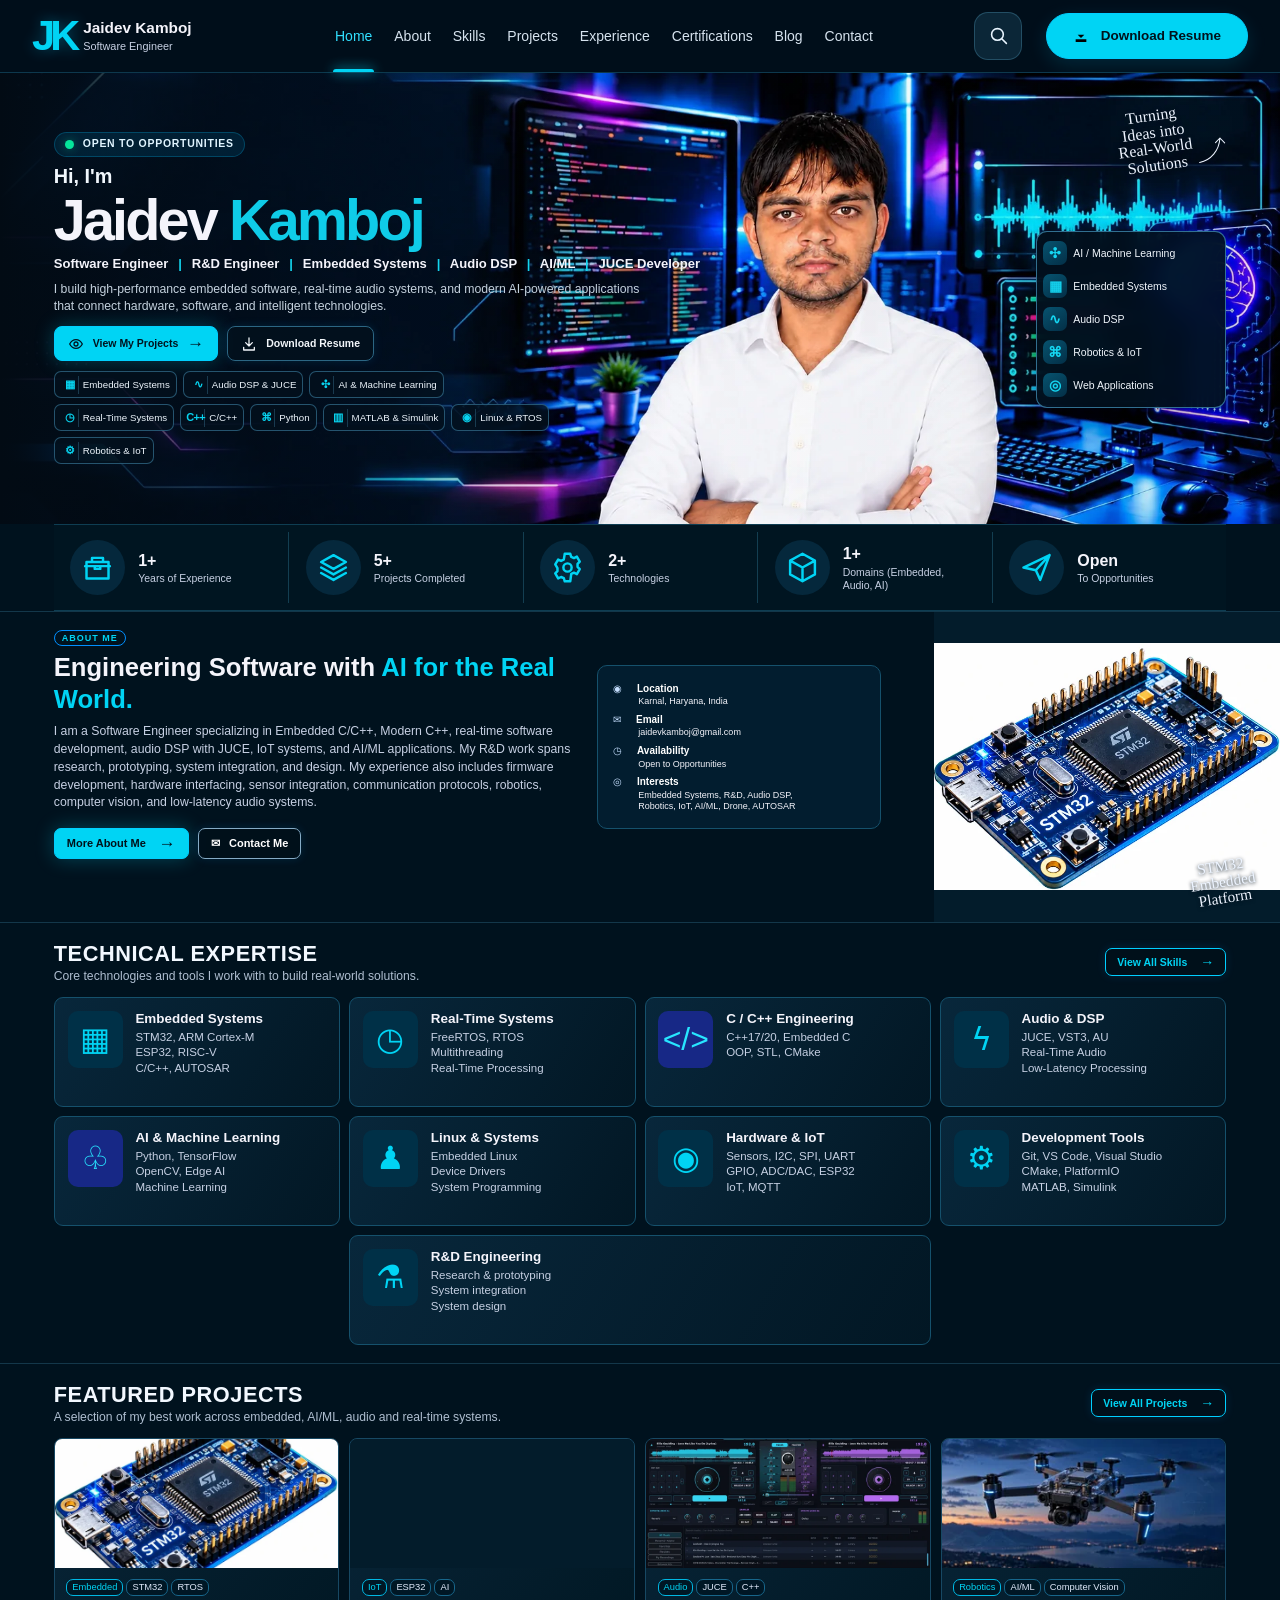
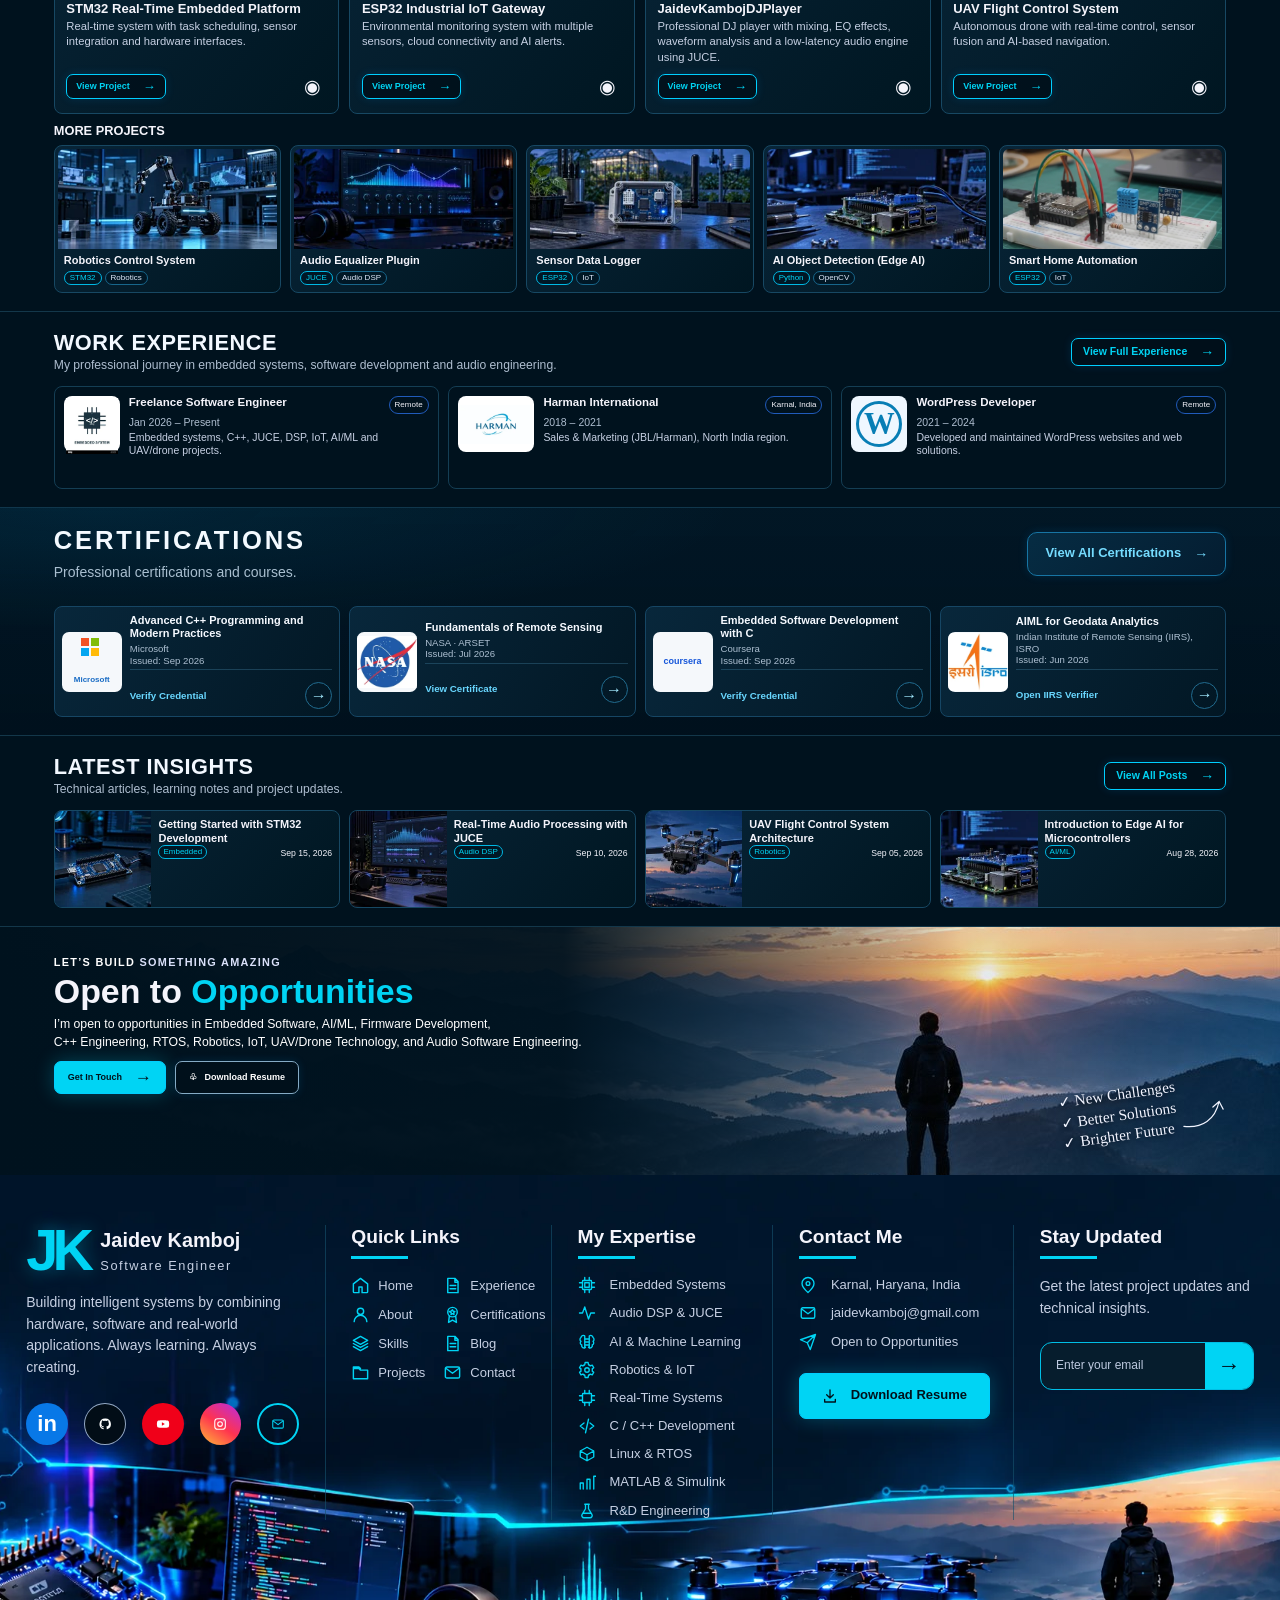
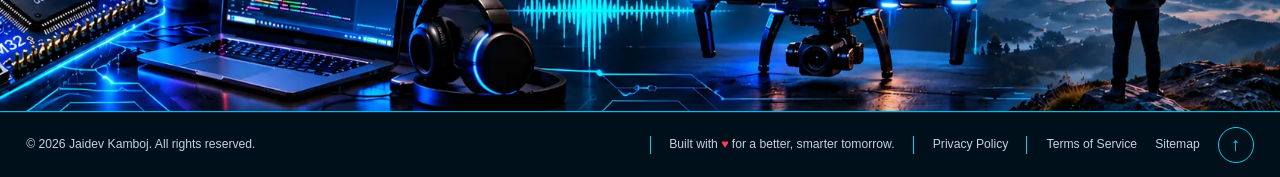
==== commit 16581ee1: "Update portfolio highlight statistics" ====
--- a/index.html
+++ b/index.html
@@ -204,10 +204,10 @@
 
 <!-- ============ STATS ============ -->
 <section class="stats container" aria-label="Portfolio highlights">
-  <div class="stat"><span class="stat-icon" aria-hidden="true"><svg viewBox="0 0 24 24"><path d="M4 8h16v12H4zM8 8V5h8v3M3 11h18M10 11v2h4v-2"/></svg></span><div><strong>5+</strong><small>Years of Experience</small></div></div>
-  <div class="stat"><span class="stat-icon" aria-hidden="true"><svg viewBox="0 0 24 24"><path d="m12 3 9 5-9 5-9-5 9-5Zm-9 9 9 5 9-5M3 16l9 5 9-5"/></svg></span><div><strong>15+</strong><small>Projects Completed</small></div></div>
-  <div class="stat"><span class="stat-icon" aria-hidden="true"><svg viewBox="0 0 24 24"><path d="M10 2h4l.7 2.2 2 .9 2.1-1 2.1 3.6-1.6 1.7v2.1l1.6 1.7-2.1 3.6-2.1-1-2 .9L14 22h-4l-.7-2.2-2-.9-2.1 1-2.1-3.6 1.6-1.7v-2.1L3.1 9.8l2.1-3.6 2.1 1 2-.9L10 2Z"/><circle cx="12" cy="12" r="3"/></svg></span><div><strong>8+</strong><small>Technologies</small></div></div>
-  <div class="stat"><span class="stat-icon" aria-hidden="true"><svg viewBox="0 0 24 24"><path d="m12 2 9 5v10l-9 5-9-5V7l9-5Zm-9 5 9 5 9-5m-9 15V12"/></svg></span><div><strong>3+</strong><small>Domains (Embedded, Audio, AI)</small></div></div>
+  <div class="stat"><span class="stat-icon" aria-hidden="true"><svg viewBox="0 0 24 24"><path d="M4 8h16v12H4zM8 8V5h8v3M3 11h18M10 11v2h4v-2"/></svg></span><div><strong>1+</strong><small>Years of Experience</small></div></div>
+  <div class="stat"><span class="stat-icon" aria-hidden="true"><svg viewBox="0 0 24 24"><path d="m12 3 9 5-9 5-9-5 9-5Zm-9 9 9 5 9-5M3 16l9 5 9-5"/></svg></span><div><strong>5+</strong><small>Projects Completed</small></div></div>
+  <div class="stat"><span class="stat-icon" aria-hidden="true"><svg viewBox="0 0 24 24"><path d="M10 2h4l.7 2.2 2 .9 2.1-1 2.1 3.6-1.6 1.7v2.1l1.6 1.7-2.1 3.6-2.1-1-2 .9L14 22h-4l-.7-2.2-2-.9-2.1 1-2.1-3.6 1.6-1.7v-2.1L3.1 9.8l2.1-3.6 2.1 1 2-.9L10 2Z"/><circle cx="12" cy="12" r="3"/></svg></span><div><strong>2+</strong><small>Technologies</small></div></div>
+  <div class="stat"><span class="stat-icon" aria-hidden="true"><svg viewBox="0 0 24 24"><path d="m12 2 9 5v10l-9 5-9-5V7l9-5Zm-9 5 9 5 9-5m-9 15V12"/></svg></span><div><strong>1+</strong><small>Domains (Embedded, Audio, AI)</small></div></div>
   <div class="stat"><span class="stat-icon" aria-hidden="true"><svg viewBox="0 0 24 24"><path d="M2.5 12 21.5 3l-6.8 18-3.2-7-9-2Zm9 2 10-11"/></svg></span><div><strong>Open</strong><small>To Opportunities</small></div></div>
 </section>
 
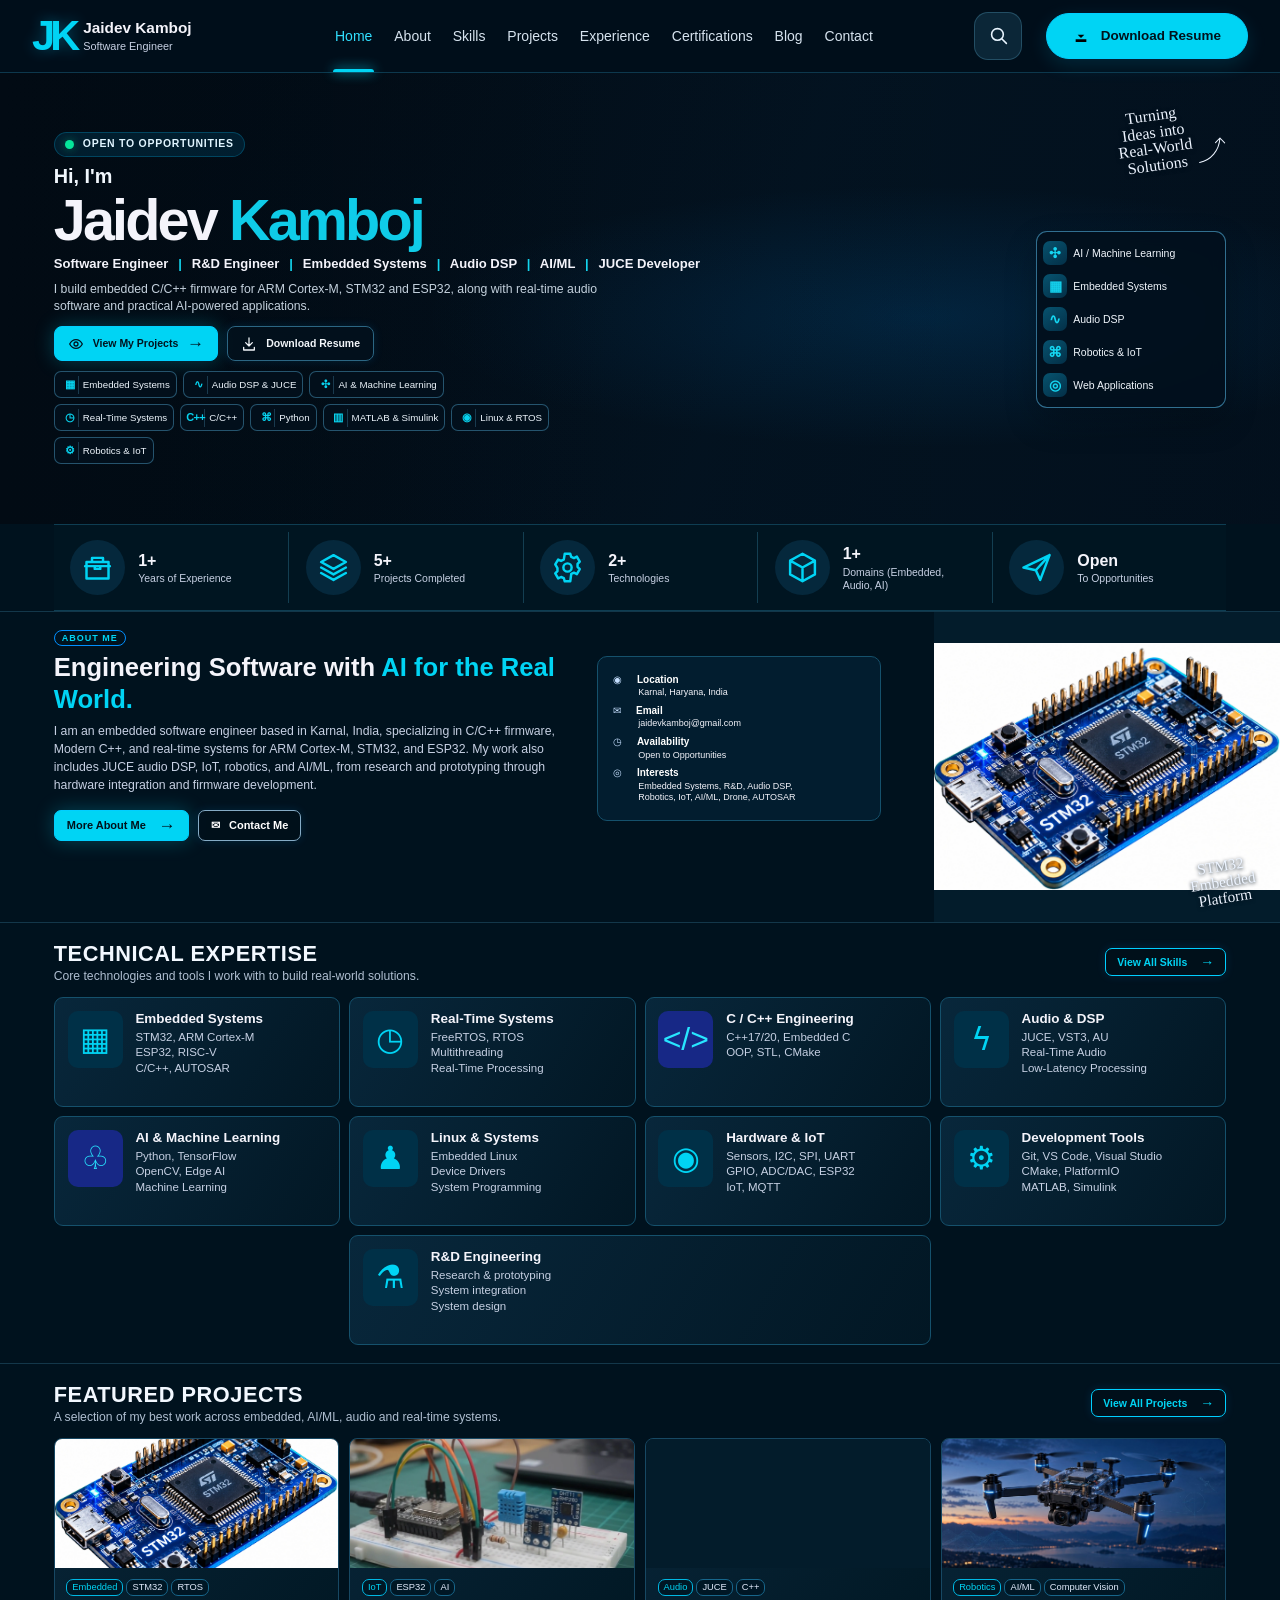
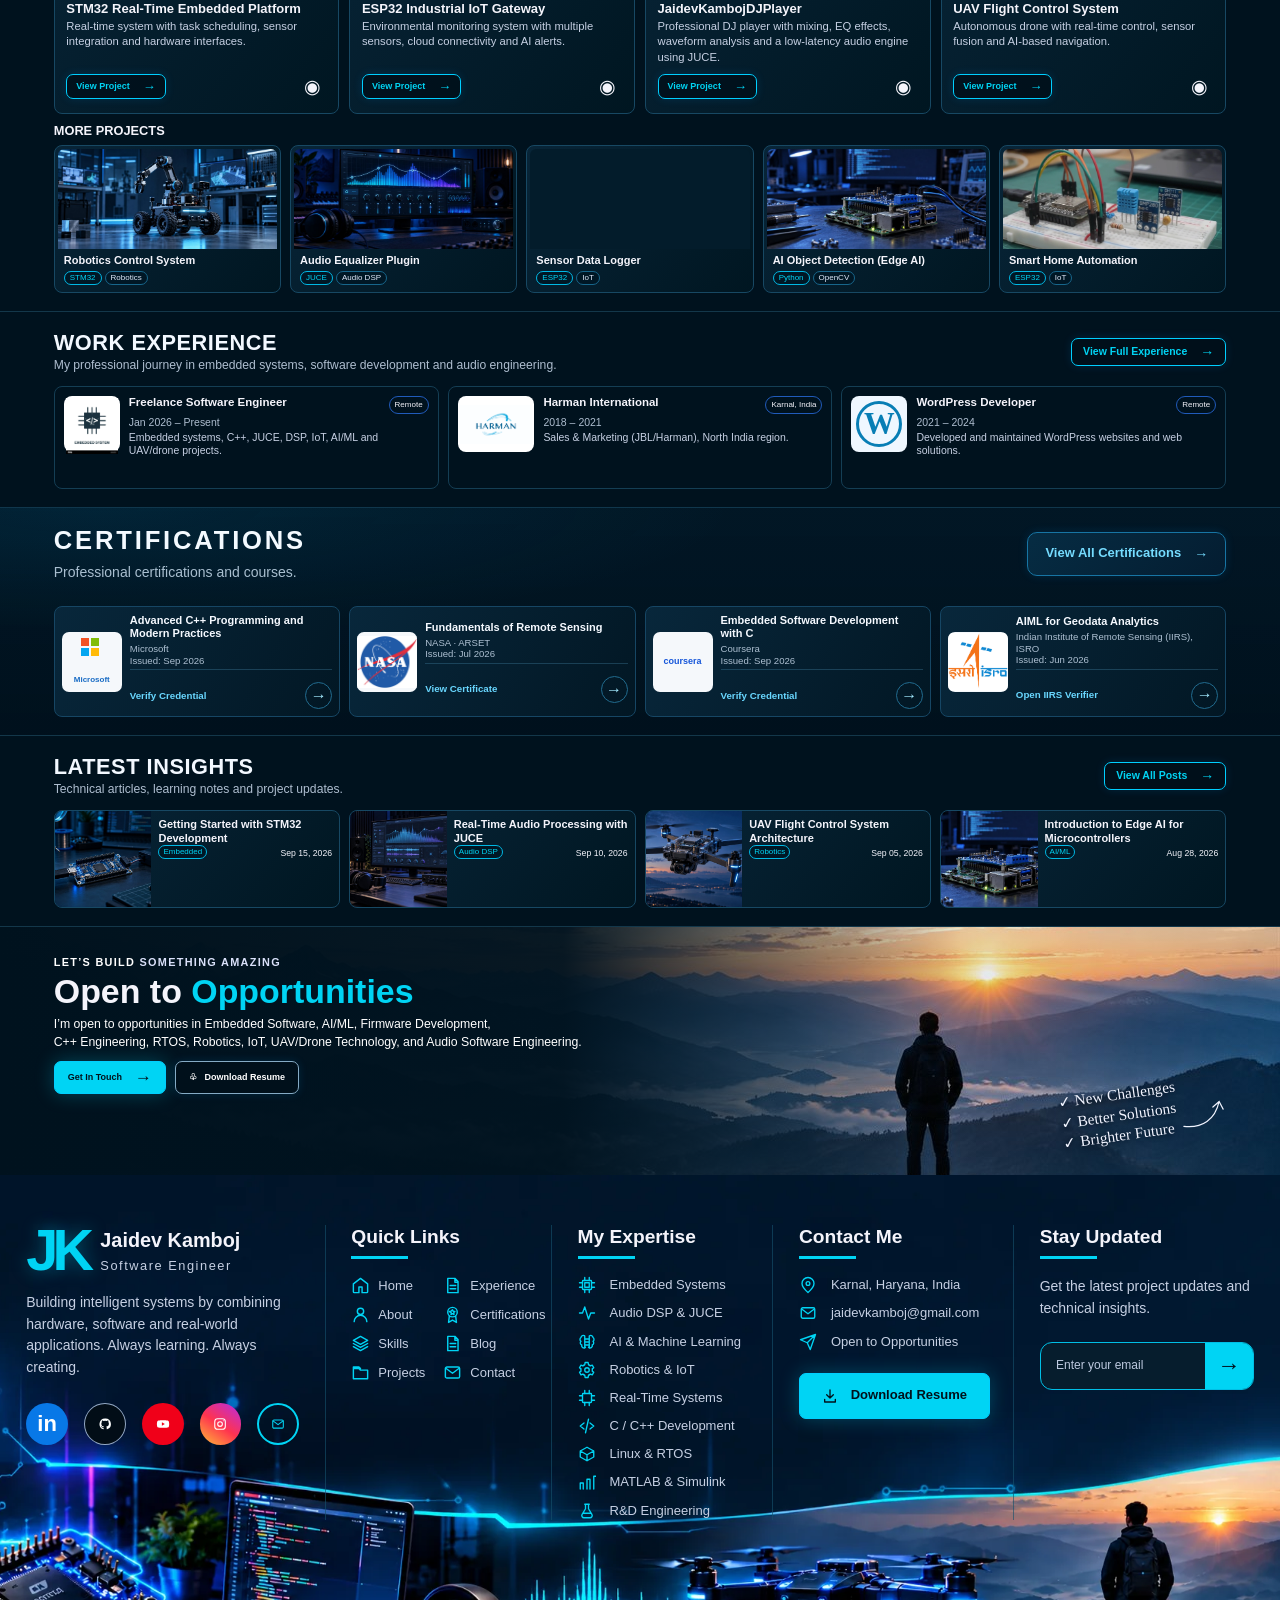
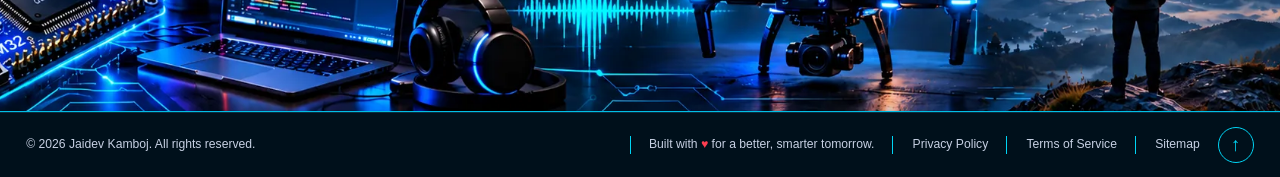
==== commit 712bd4b1: "Improve portfolio SEO copy" ====
--- a/index.html
+++ b/index.html
@@ -6,30 +6,30 @@
 <meta name="theme-color" content="#00121e">
 <meta name="author" content="Jaidev Kamboj">
 <meta name="robots" content="index,follow,max-image-preview:large">
-<title>Jaidev Kamboj | Embedded Software &amp; R&amp;D Engineer</title>
-<meta name="description" content="Jaidev Kamboj is an embedded software and R&amp;D engineer in Karnal, India, working with C/C++, STM32, ESP32, RTOS, JUCE audio DSP, IoT, and robotics.">
+<title>Jaidev Kamboj | Embedded Software Engineer in India</title>
+<meta name="description" content="Jaidev Kamboj is an embedded software engineer in Karnal, India, building C/C++ firmware for ARM Cortex-M, STM32 and ESP32, real-time systems, and JUCE audio DSP.">
 <link rel="canonical" href="https://jaidevkamboj.github.io/">
 <meta property="og:type" content="website">
 <meta property="og:site_name" content="Jaidev Kamboj Portfolio">
 <meta property="og:locale" content="en_IN">
 <meta property="og:url" content="https://jaidevkamboj.github.io/">
-<meta property="og:title" content="Jaidev Kamboj | Embedded Software &amp; R&amp;D Engineer">
-<meta property="og:description" content="Jaidev Kamboj is an embedded software and R&amp;D engineer in Karnal, India, working with C/C++, STM32, ESP32, RTOS, JUCE audio DSP, IoT, and robotics.">
+<meta property="og:title" content="Jaidev Kamboj | Embedded Software Engineer in India">
+<meta property="og:description" content="Jaidev Kamboj is an embedded software engineer in Karnal, India, building C/C++ firmware for ARM Cortex-M, STM32 and ESP32, real-time systems, and JUCE audio DSP.">
 <meta property="og:image" content="https://jaidevkamboj.github.io/images/hero-img.webp">
 <meta property="og:image:type" content="image/webp">
 <meta property="og:image:width" content="1895">
 <meta property="og:image:height" content="830">
 <meta property="og:image:alt" content="Jaidev Kamboj in a technology workspace with code and an audio waveform display">
 <meta name="twitter:card" content="summary_large_image">
-<meta name="twitter:title" content="Jaidev Kamboj | Embedded Software &amp; R&amp;D Engineer">
-<meta name="twitter:description" content="Jaidev Kamboj is an embedded software and R&amp;D engineer in Karnal, India, working with C/C++, STM32, ESP32, RTOS, JUCE audio DSP, IoT, and robotics.">
+<meta name="twitter:title" content="Jaidev Kamboj | Embedded Software Engineer in India">
+<meta name="twitter:description" content="Jaidev Kamboj is an embedded software engineer in Karnal, India, building C/C++ firmware for ARM Cortex-M, STM32 and ESP32, real-time systems, and JUCE audio DSP.">
 <meta name="twitter:image" content="https://jaidevkamboj.github.io/images/hero-img.webp">
 <meta name="twitter:image:alt" content="Jaidev Kamboj in a technology workspace with code and an audio waveform display">
 <link rel="icon" href="/favicon.svg" type="image/svg+xml">
-<link rel="preload" as="image" href="images/hero-portrait-640.webp" imagesrcset="images/hero-portrait-640.webp 640w, images/hero-portrait-960.webp 960w" imagesizes="(max-width: 760px) 100vw, 0px" type="image/webp" media="(max-width: 760px)" fetchpriority="high">
-<link rel="preload" as="image" href="images/hero-bg-1200.webp" imagesrcset="images/hero-bg-1200.webp 1200w, images/hero-img-optimized.webp 1895w" imagesizes="100vw" type="image/webp" media="(min-width: 761px) and (max-width: 1200px)" fetchpriority="high">
-<link rel="preload" as="image" href="images/hero-img-optimized.webp" type="image/webp" media="(min-width: 1201px)" fetchpriority="high">
-<link rel="stylesheet" href="styles.css?v=20261027-mobile-performance">
+<link rel="preload" as="image" href="images/hero-portrait.webp" type="image/webp" media="(max-width: 760px)" fetchpriority="high">
+<link rel="preload" as="image" href="images/hero-img.webp" type="image/webp" media="(max-width: 760px)" fetchpriority="low">
+<link rel="preload" as="image" href="images/hero-img.webp" type="image/webp" media="(min-width: 761px)" fetchpriority="high">
+<link rel="stylesheet" href="styles.css?v=20261013-footer-mobile">
 <script src="app.js" defer></script>
 <script type="application/ld+json">
 {
@@ -47,8 +47,8 @@
       "@type": "ProfilePage",
       "@id": "https://jaidevkamboj.github.io/#profile-page",
       "url": "https://jaidevkamboj.github.io/",
-      "name": "Jaidev Kamboj | Embedded Software & R&D Engineer",
-      "description": "Jaidev Kamboj is an embedded software and R&D engineer in Karnal, India, working with C/C++, STM32, ESP32, RTOS, JUCE audio DSP, IoT, and robotics.",
+      "name": "Jaidev Kamboj | Embedded Software Engineer in India",
+      "description": "Jaidev Kamboj is an embedded software engineer in Karnal, India, building C/C++ firmware for ARM Cortex-M, STM32 and ESP32, real-time systems, and JUCE audio DSP.",
       "inLanguage": "en-IN",
       "isPartOf": { "@id": "https://jaidevkamboj.github.io/#website" },
       "mainEntity": { "@id": "https://jaidevkamboj.github.io/#jaidev-kamboj" }
@@ -62,11 +62,10 @@
       "mainEntityOfPage": { "@id": "https://jaidevkamboj.github.io/#profile-page" },
       "jobTitle": "Embedded Software Engineer and R&D Engineer",
       "sameAs": [
-        "https://github.com/jaidevkamboj",
-        "https://in.linkedin.com/in/jaidevkamboj",
-        "https://x.com/jaidevkamboj4g"
+        "https://github.com/jaidevkamboj/jaidevkamboj.github.io",
+        "https://in.linkedin.com/in/jaidevkamboj"
       ],
-      "description": "Jaidev Kamboj is an embedded software and R&D engineer based in Karnal, Haryana, India. His areas of work include embedded C/C++ firmware, research and prototyping, system integration and design, STM32, ESP32, real-time systems, IoT, robotics, AI/ML applications, and audio DSP with JUCE.",
+      "description": "Embedded software and R&D engineer in Karnal, Haryana, India, specializing in C/C++ firmware, ARM Cortex-M, STM32, ESP32, real-time systems, IoT, robotics, and JUCE audio DSP.",
       "email": "jaidevkamboj@gmail.com",
       "address": {
         "@type": "PostalAddress",
@@ -147,7 +146,7 @@
       <p class="hero-greeting">Hi, I'm</p>
       <h1 id="page-title">Jaidev <em>Kamboj</em></h1>
       <h2>Software Engineer <span class="hero-divider">|</span> R&amp;D Engineer <span class="hero-divider">|</span> Embedded Systems <span class="hero-divider">|</span> Audio DSP <span class="hero-divider">|</span> AI/ML <span class="hero-divider">|</span> JUCE Developer</h2>
-      <p class="intro">I build high-performance embedded software, real-time audio systems, and modern AI-powered applications that connect hardware, software, and intelligent technologies.</p>
+      <p class="intro">I build embedded C/C++ firmware for ARM Cortex-M, STM32 and ESP32, along with real-time audio software and practical AI-powered applications.</p>
 
       <div class="actions">
         <a class="button primary" href="#projects">
@@ -195,8 +194,8 @@
     </div>
     <div class="hero-note" aria-hidden="true"><span>Turning<br>Ideas into<br>Real-World<br>Solutions</span><svg viewBox="0 0 72 66"><path d="M6 55C29 53 48 37 53 12m0 0-10 8m10-8 8 11"/></svg></div>
     <picture class="hero-media">
-      <source media="(max-width: 760px)" srcset="images/hero-portrait-640.webp 640w, images/hero-portrait-960.webp 960w" sizes="100vw" type="image/webp">
-      <source media="(min-width: 761px)" srcset="images/hero-bg-1200.webp 1200w, images/hero-img-optimized.webp 1895w" sizes="100vw" type="image/webp">
+      <source media="(max-width: 760px)" srcset="images/hero-portrait.webp" type="image/webp">
+      <source media="(min-width: 761px)" srcset="images/hero-img.webp" type="image/webp">
       <img class="hero-portrait" src="images/hero-portrait.png" alt="Jaidev Kamboj in a software engineering workspace" width="1145" height="1374" loading="eager" fetchpriority="high" decoding="async">
     </picture>
   </div>
@@ -214,14 +213,14 @@
 <!-- ============ ABOUT ============ -->
 <section id="about" class="section about" aria-labelledby="about-heading">
   <div class="about-art">
-    <img class="art" src="images/stm32-640.webp" srcset="images/stm32-640.webp 640w, images/stm32-960.webp 960w, images/stm32.webp 1485w" sizes="(max-width: 760px) 90vw, (max-width: 1200px) 45vw, 38vw" alt="STM32 microcontroller development board" width="1485" height="1059" loading="lazy" decoding="async">
+    <img class="art" src="images/stm32.webp" alt="STM32 microcontroller development board" width="1485" height="1059" loading="lazy" decoding="async">
     <span class="about-note" aria-hidden="true">STM32<br>Embedded<br>Platform</span>
   </div>
   <div class="container about-grid">
     <div>
       <span class="section-label">ABOUT ME</span>
       <h2 id="about-heading">Engineering Software with <em>AI for the Real World.</em></h2>
-      <p>I am a Software Engineer specializing in Embedded C/C++, Modern C++, real-time software development, audio DSP with JUCE, IoT systems, and AI/ML applications. My R&amp;D work spans research, prototyping, system integration, and design. My experience also includes firmware development, hardware interfacing, sensor integration, communication protocols, robotics, computer vision, and low-latency audio systems.</p>
+      <p>I am an embedded software engineer based in Karnal, India, specializing in C/C++ firmware, Modern C++, and real-time systems for ARM Cortex-M, STM32, and ESP32. My work also includes JUCE audio DSP, IoT, robotics, and AI/ML, from research and prototyping through hardware integration and firmware development.</p>
       <div class="actions">
         <button class="button primary" id="about-more" type="button" aria-expanded="false" aria-controls="about-extra">More About Me <span aria-hidden="true">→</span></button>
         <button class="button" type="button" data-open-contact>✉ &nbsp; Contact Me</button>
@@ -278,7 +277,7 @@
     <div class="projects-grid">
 
       <article class="project">
-        <img class="art" src="images/stm32-640.webp" srcset="images/stm32-640.webp 640w, images/stm32-960.webp 960w, images/stm32.webp 1485w" sizes="(max-width: 760px) 90vw, (max-width: 1200px) 45vw, 25vw" alt="STM32 Real-Time Embedded Platform" width="1485" height="1059" loading="lazy" decoding="async">
+        <img class="art" src="images/stm32.webp" alt="STM32 Real-Time Embedded Platform" width="1485" height="1059" loading="lazy" decoding="async">
         <div class="project-body">
           <div class="tags"><span>Embedded</span><span>STM32</span><span>RTOS</span></div>
           <h3>STM32 Real-Time Embedded Platform</h3>
@@ -291,7 +290,7 @@
       </article>
 
       <article class="project">
-        <img class="art" src="images/esp32-gateway-640.webp" srcset="images/esp32-gateway-640.webp 640w, images/esp32-gateway-960.webp 960w, images/ESP32-Industrial-IoT.webp 1280w" sizes="(max-width: 760px) 90vw, (max-width: 1200px) 45vw, 25vw" alt="ESP32 Industrial IoT Gateway" width="1280" height="720" loading="lazy" decoding="async">
+        <img class="art" src="images/ESP32-Industrial-IoT.webp" alt="ESP32 Industrial IoT Gateway" width="1280" height="720" loading="lazy" decoding="async">
         <div class="project-body">
           <div class="tags"><span>IoT</span><span>ESP32</span><span>AI</span></div>
           <h3>ESP32 Industrial IoT Gateway</h3>
@@ -304,7 +303,7 @@
       </article>
 
       <article class="project">
-        <img class="art" src="images/dj-player-800.webp" srcset="images/dj-player-800.webp 800w, images/dj-player-1280.webp 1280w, images/JaidevKambojDJPlayer.webp 1917w" sizes="(max-width: 760px) 90vw, (max-width: 1200px) 45vw, 25vw" alt="Jaidev Kamboj DJ Player interface with dual decks, waveforms, and a mixer" width="1917" height="1016" loading="lazy" decoding="async">
+        <img class="art" src="images/JaidevKambojDJPlayer.webp" alt="Jaidev Kamboj DJ Player interface with dual decks, waveforms, and a mixer" width="1917" height="1016" loading="lazy" decoding="async">
         <div class="project-body">
           <div class="tags"><span>Audio</span><span>JUCE</span><span>C++</span></div>
           <h3>JaidevKambojDJPlayer</h3>
@@ -317,7 +316,7 @@
       </article>
 
       <article class="project">
-        <img class="art" src="images/blog-uav-320.webp" srcset="images/blog-uav-320.webp 320w, images/blog-uav-640.webp 640w, images/blog-uav-960.webp 960w, images/blog-uav.jpg 1280w" sizes="(max-width: 760px) 90vw, (max-width: 1100px) 46vw, 25vw" alt="UAV flying above a mountainous landscape at dusk" width="1280" height="640" loading="lazy" decoding="async">
+        <img class="art" src="images/blog-uav.jpg" alt="UAV flying above a mountainous landscape at dusk" width="1280" height="640" loading="lazy" decoding="async">
         <div class="project-body">
           <div class="tags"><span>Robotics</span><span>AI/ML</span><span>Computer Vision</span></div>
           <h3>UAV Flight Control System</h3>
@@ -335,25 +334,25 @@
 
     <div class="more-grid">
       <button class="mini-project detail" type="button" data-title="Robotics Control System" data-tags="STM32,Robotics" data-description="A robotics control system built around STM32 hardware and real-time control.">
-        <img class="art" src="images/mini-robotics-320.webp" srcset="images/mini-robotics-320.webp 320w, images/mini-robotics-640.webp 640w, images/mini-robotics-960.webp 960w, images/mini-robotics.jpg 1280w" sizes="(max-width: 560px) 90vw, (max-width: 760px) 45vw, (max-width: 1100px) 30vw, 18vw" alt="Robotics Control System" width="1280" height="582" loading="lazy" decoding="async">
+        <img class="art" src="images/mini-robotics.jpg" alt="Robotics Control System" width="1280" height="582" loading="lazy" decoding="async">
         <span class="mini-title">Robotics Control System</span>
         <span class="tags"><span>STM32</span><span>Robotics</span></span>
       </button>
 
       <button class="mini-project detail" type="button" data-title="Audio Equalizer Plugin" data-tags="JUCE,Audio DSP" data-description="A portfolio project exploring JUCE and Audio DSP.">
-        <img class="art" src="images/mini-equalizer-320.webp" srcset="images/mini-equalizer-320.webp 320w, images/mini-equalizer-640.webp 640w, images/mini-equalizer-960.webp 960w, images/mini-equalizer.jpg 1280w" sizes="(max-width: 560px) 90vw, (max-width: 760px) 45vw, (max-width: 1100px) 30vw, 18vw" alt="Audio Equalizer Plugin" width="1280" height="582" loading="lazy" decoding="async">
+        <img class="art" src="images/mini-equalizer.jpg" alt="Audio Equalizer Plugin" width="1280" height="582" loading="lazy" decoding="async">
         <span class="mini-title">Audio Equalizer Plugin</span>
         <span class="tags"><span>JUCE</span><span>Audio DSP</span></span>
       </button>
 
       <button class="mini-project detail" type="button" data-title="Sensor Data Logger" data-tags="ESP32,IoT" data-description="A portfolio project exploring ESP32 and IoT.">
-        <img class="art" src="images/mini-logger-320.webp" srcset="images/mini-logger-320.webp 320w, images/mini-logger-640.webp 640w, images/mini-logger-960.webp 960w, images/mini-logger.jpg 1280w" sizes="(max-width: 560px) 90vw, (max-width: 760px) 45vw, (max-width: 1100px) 30vw, 18vw" alt="Sensor Data Logger" width="1280" height="582" loading="lazy" decoding="async">
+        <img class="art" src="images/mini-logger.jpg" alt="Sensor Data Logger" width="1280" height="582" loading="lazy" decoding="async">
         <span class="mini-title">Sensor Data Logger</span>
         <span class="tags"><span>ESP32</span><span>IoT</span></span>
       </button>
 
       <button class="mini-project detail" type="button" data-title="AI Object Detection (Edge AI)" data-tags="Python,OpenCV" data-description="Edge AI object detection with Python and OpenCV running on embedded hardware.">
-        <img class="art" src="images/mini-linux-driver-320.webp" srcset="images/mini-linux-driver-320.webp 320w, images/mini-linux-driver-640.webp 640w, images/mini-linux-driver-960.webp 960w, images/mini-linux-driver.jpg 1280w" sizes="(max-width: 560px) 90vw, (max-width: 760px) 45vw, (max-width: 1100px) 30vw, 18vw" alt="Embedded device and software interface" width="1280" height="583" loading="lazy" decoding="async">
+        <img class="art" src="images/mini-linux-driver.jpg" alt="Embedded device and software interface" width="1280" height="583" loading="lazy" decoding="async">
         <span class="mini-title">AI Object Detection (Edge AI)</span>
         <span class="tags"><span>Python</span><span>OpenCV</span></span>
       </button>
@@ -379,7 +378,7 @@
     </div>
     <div class="experience-grid">
       <article class="experience">
-        <span class="experience-icon freelance-icon" aria-hidden="true"><img src="images/freelance-embedded-logo-160.webp" alt="" width="536" height="536" decoding="async"></span>
+        <span class="experience-icon freelance-icon" aria-hidden="true"><img src="images/freelance-embedded-logo.png" alt="" width="536" height="536" decoding="async"></span>
         <div class="experience-copy">
           <div class="experience-heading"><h3>Freelance Software Engineer</h3><span class="location">Remote</span></div>
           <p class="experience-date"><time datetime="2026-01">Jan 2026</time> – Present</p>
@@ -387,7 +386,7 @@
         </div>
       </article>
       <article class="experience">
-        <span class="experience-icon harman-icon" aria-hidden="true"><img src="images/harman-logo-210.webp" alt="" width="612" height="357" decoding="async"></span>
+        <span class="experience-icon harman-icon" aria-hidden="true"><img src="images/harman-logo.png" alt="" width="612" height="357" decoding="async"></span>
         <div class="experience-copy">
           <div class="experience-heading"><h3>Harman International</h3><span class="location">Karnal, India</span></div>
           <p class="experience-date"><time datetime="2018">2018</time> – <time datetime="2021">2021</time></p>
@@ -432,7 +431,7 @@
       <article class="certificate">
         <div class="certificate-visual nasa-visual">
           <img src="jaidevnasa.png" alt="NASA ARSET certificate awarded to Jaidev Kamboj for Fundamentals of Remote Sensing" width="805" height="505" loading="lazy" decoding="async">
-          <div class="certificate-brand nasa-mark"><img class="nasa-logo" src="images/nasa-logo-160.webp" alt="NASA insignia" width="1008" height="864" decoding="async"></div>
+          <div class="certificate-brand nasa-mark"><img class="nasa-logo" src="images/nasa-logo.png" alt="NASA insignia" width="1008" height="864" decoding="async"></div>
         </div>
         <div class="certificate-copy">
           <h3>Fundamentals of Remote Sensing</h3>
@@ -454,7 +453,7 @@
       <article class="certificate">
         <div class="certificate-visual iirs-visual">
           <img src="images/iirs-geodata-analytics-preview.png" alt="IIRS and ISRO certificate awarded to Jaidev Kamboj for AIML for Geodata Analytics" width="842" height="596" loading="lazy" decoding="async">
-          <div class="certificate-brand"><img class="iirs-logo" src="images/iirs-isro-logo-160.webp" alt="ISRO logo" width="330" height="315" decoding="async"></div>
+          <div class="certificate-brand"><img class="iirs-logo" src="images/iirs-isro-logo.png" alt="ISRO logo" width="330" height="315" decoding="async"></div>
         </div>
         <div class="certificate-copy">
           <h3>AIML for Geodata Analytics</h3>
@@ -478,7 +477,7 @@
     <div class="blog-grid" id="posts-list" tabindex="-1">
 
       <button class="post detail" type="button" data-title="Getting Started with STM32 Development" data-tags="Embedded" data-description="This article is listed in the supplied design. The full article has not been added yet.">
-        <img class="art" src="images/blog-stm32-320.webp" srcset="images/blog-stm32-320.webp 320w, images/blog-stm32-640.webp 640w, images/blog-stm32-960.webp 960w, images/blog-stm32.jpg 1280w" sizes="(max-width: 760px) 90vw, (max-width: 1100px) 46vw, 25vw" alt="Getting Started with STM32 Development" width="1280" height="720" loading="lazy" decoding="async">
+        <img class="art" src="images/blog-stm32.jpg" alt="Getting Started with STM32 Development" width="1280" height="720" loading="lazy" decoding="async">
         <span class="post-body">
           <strong>Getting Started with STM32 Development</strong>
           <span class="post-meta">
@@ -489,7 +488,7 @@
       </button>
 
       <button class="post detail" type="button" data-title="Understanding Real-Time Audio Processing with JUCE" data-tags="Audio DSP" data-description="This article is listed in the supplied design. The full article has not been added yet.">
-        <img class="art" src="images/blog-juce-320.webp" srcset="images/blog-juce-320.webp 320w, images/blog-juce-640.webp 640w, images/blog-juce-960.webp 960w, images/blog-juce.jpg 1280w" sizes="(max-width: 760px) 90vw, (max-width: 1100px) 46vw, 25vw" alt="Real-time audio DSP interface" width="1280" height="720" loading="lazy" decoding="async">
+        <img class="art" src="images/blog-juce.jpg" alt="Real-time audio DSP interface" width="1280" height="720" loading="lazy" decoding="async">
         <span class="post-body">
           <strong>Real-Time Audio Processing with JUCE</strong>
           <span class="post-meta">
@@ -500,7 +499,7 @@
       </button>
 
       <button class="post detail" type="button" data-title="UAV Flight Control System Architecture" data-tags="Robotics" data-description="This article is listed in the supplied design. The full article has not been added yet.">
-        <img class="art" src="images/blog-uav-320.webp" srcset="images/blog-uav-320.webp 320w, images/blog-uav-640.webp 640w, images/blog-uav-960.webp 960w, images/blog-uav.jpg 1280w" sizes="(max-width: 760px) 90vw, (max-width: 1100px) 46vw, 25vw" alt="UAV flying above a mountainous landscape at dusk" width="1280" height="640" loading="lazy" decoding="async">
+        <img class="art" src="images/blog-uav.jpg" alt="UAV flying above a mountainous landscape at dusk" width="1280" height="640" loading="lazy" decoding="async">
         <span class="post-body">
           <strong>UAV Flight Control System Architecture</strong>
           <span class="post-meta">
@@ -511,7 +510,7 @@
       </button>
 
       <button class="post detail" type="button" data-title="Introduction to Edge AI for Microcontrollers" data-tags="AI/ML" data-description="This article is listed in the supplied design. The full article has not been added yet.">
-        <img class="art" src="images/mini-linux-driver-320.webp" srcset="images/mini-linux-driver-320.webp 320w, images/mini-linux-driver-640.webp 640w, images/mini-linux-driver-960.webp 960w, images/mini-linux-driver.jpg 1280w" sizes="(max-width: 760px) 90vw, (max-width: 1100px) 46vw, 25vw" alt="Embedded computer board in a software engineering workspace" width="1280" height="583" loading="lazy" decoding="async">
+        <img class="art" src="images/mini-linux-driver.jpg" alt="Embedded computer board in a software engineering workspace" width="1280" height="583" loading="lazy" decoding="async">
         <span class="post-body">
           <strong>Introduction to Edge AI for Microcontrollers</strong>
           <span class="post-meta">
@@ -616,7 +615,7 @@
   </div>
   <div class="footer-showcase" aria-hidden="true">
     <picture class="footer-showcase-art">
-      <source srcset="images/footer-background-800.webp 800w, images/footer-background-1600.webp 1600w, images/footer-background-1983.webp 1983w" sizes="100vw" type="image/webp">
+      <source srcset="images/footer-background.webp" type="image/webp">
       <img src="images/footer-background.png" alt="" width="1983" height="793" loading="lazy" decoding="async">
     </picture>
   </div>
@@ -626,7 +625,7 @@
       <p class="footer-built">Built with <span aria-label="love">♥</span> for a better, smarter tomorrow.</p>
       <a class="footer-legal-label" href="mailto:jaidevkamboj@gmail.com?subject=Privacy%20Policy%20Request" aria-label="Email to request the privacy policy">Privacy Policy</a>
       <a class="footer-legal-label" href="mailto:jaidevkamboj@gmail.com?subject=Terms%20of%20Service%20Request" aria-label="Email to request the terms of service">Terms of Service</a>
-      <a href="/sitemap.xml">Sitemap</a>
+      <a href="#footer-links-title">Sitemap</a>
       <a class="footer-top" href="#home" aria-label="Back to top">↑</a>
     </div>
   </div>
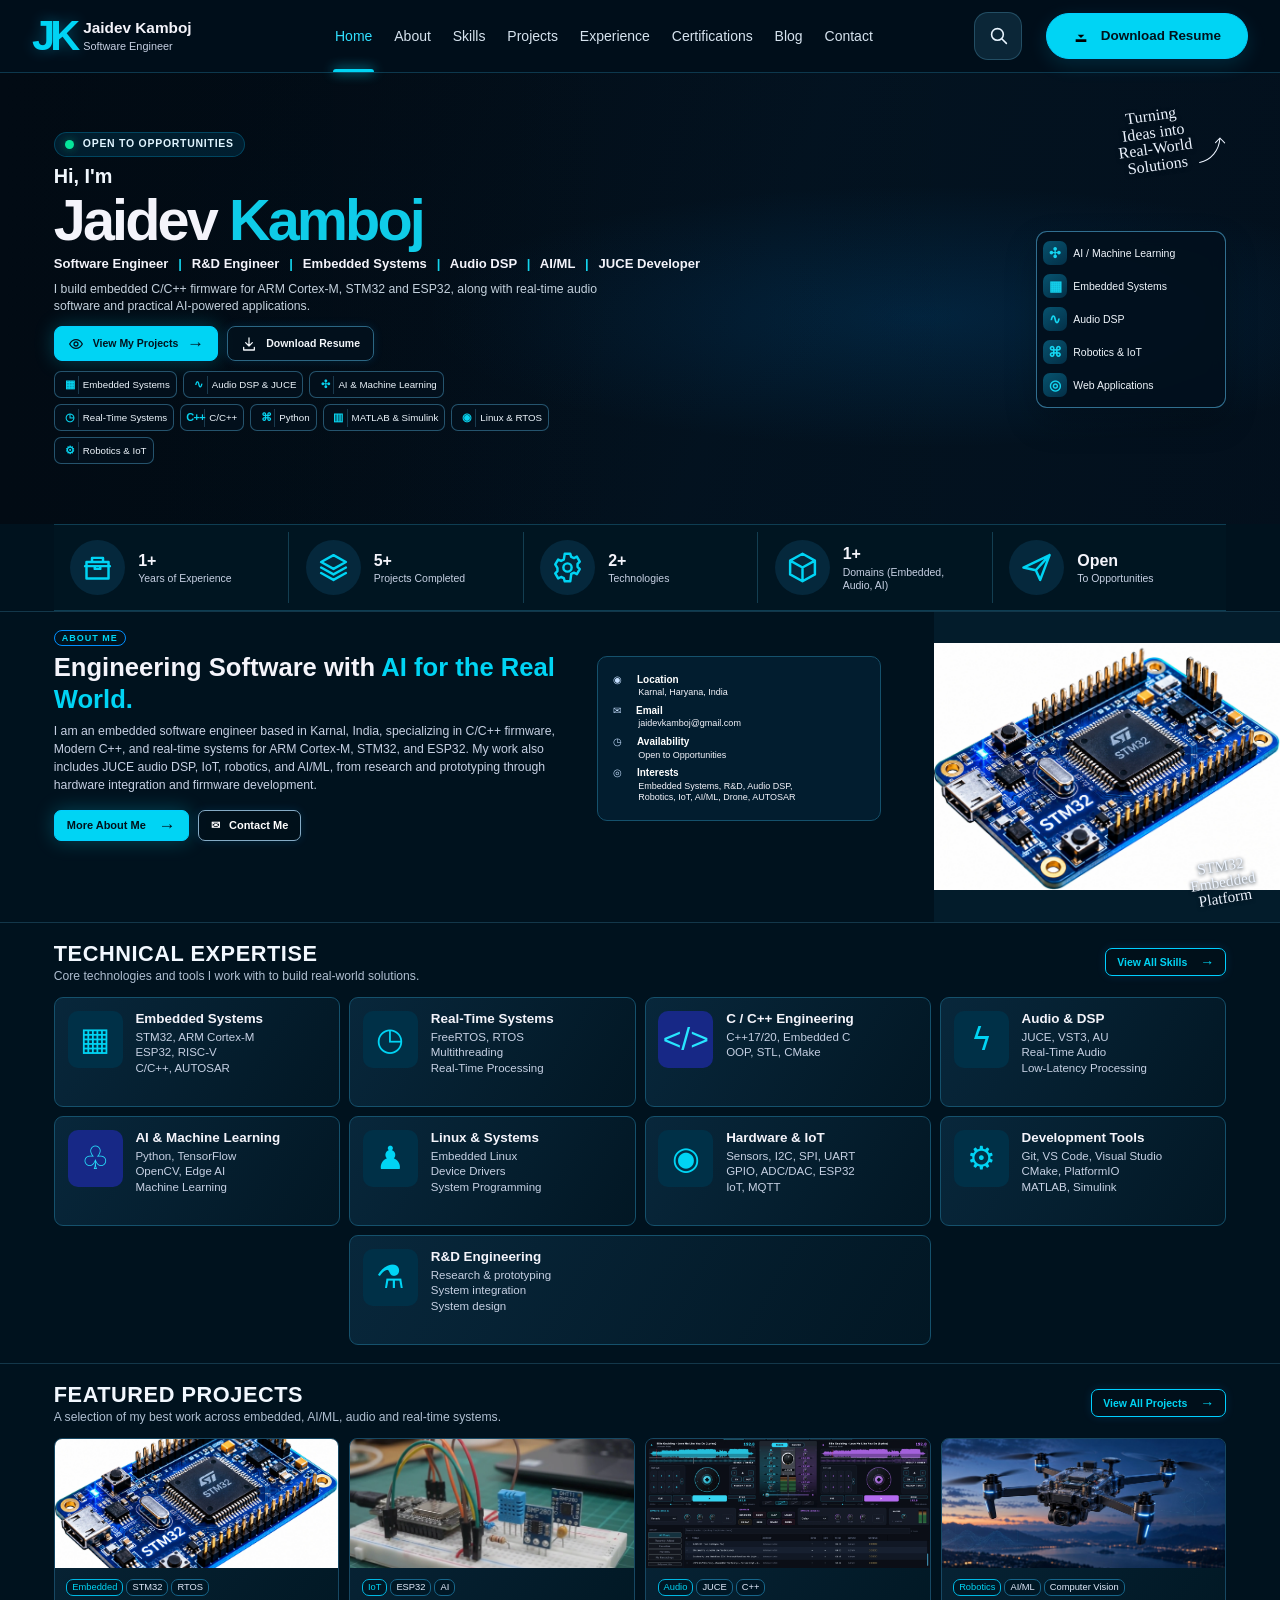
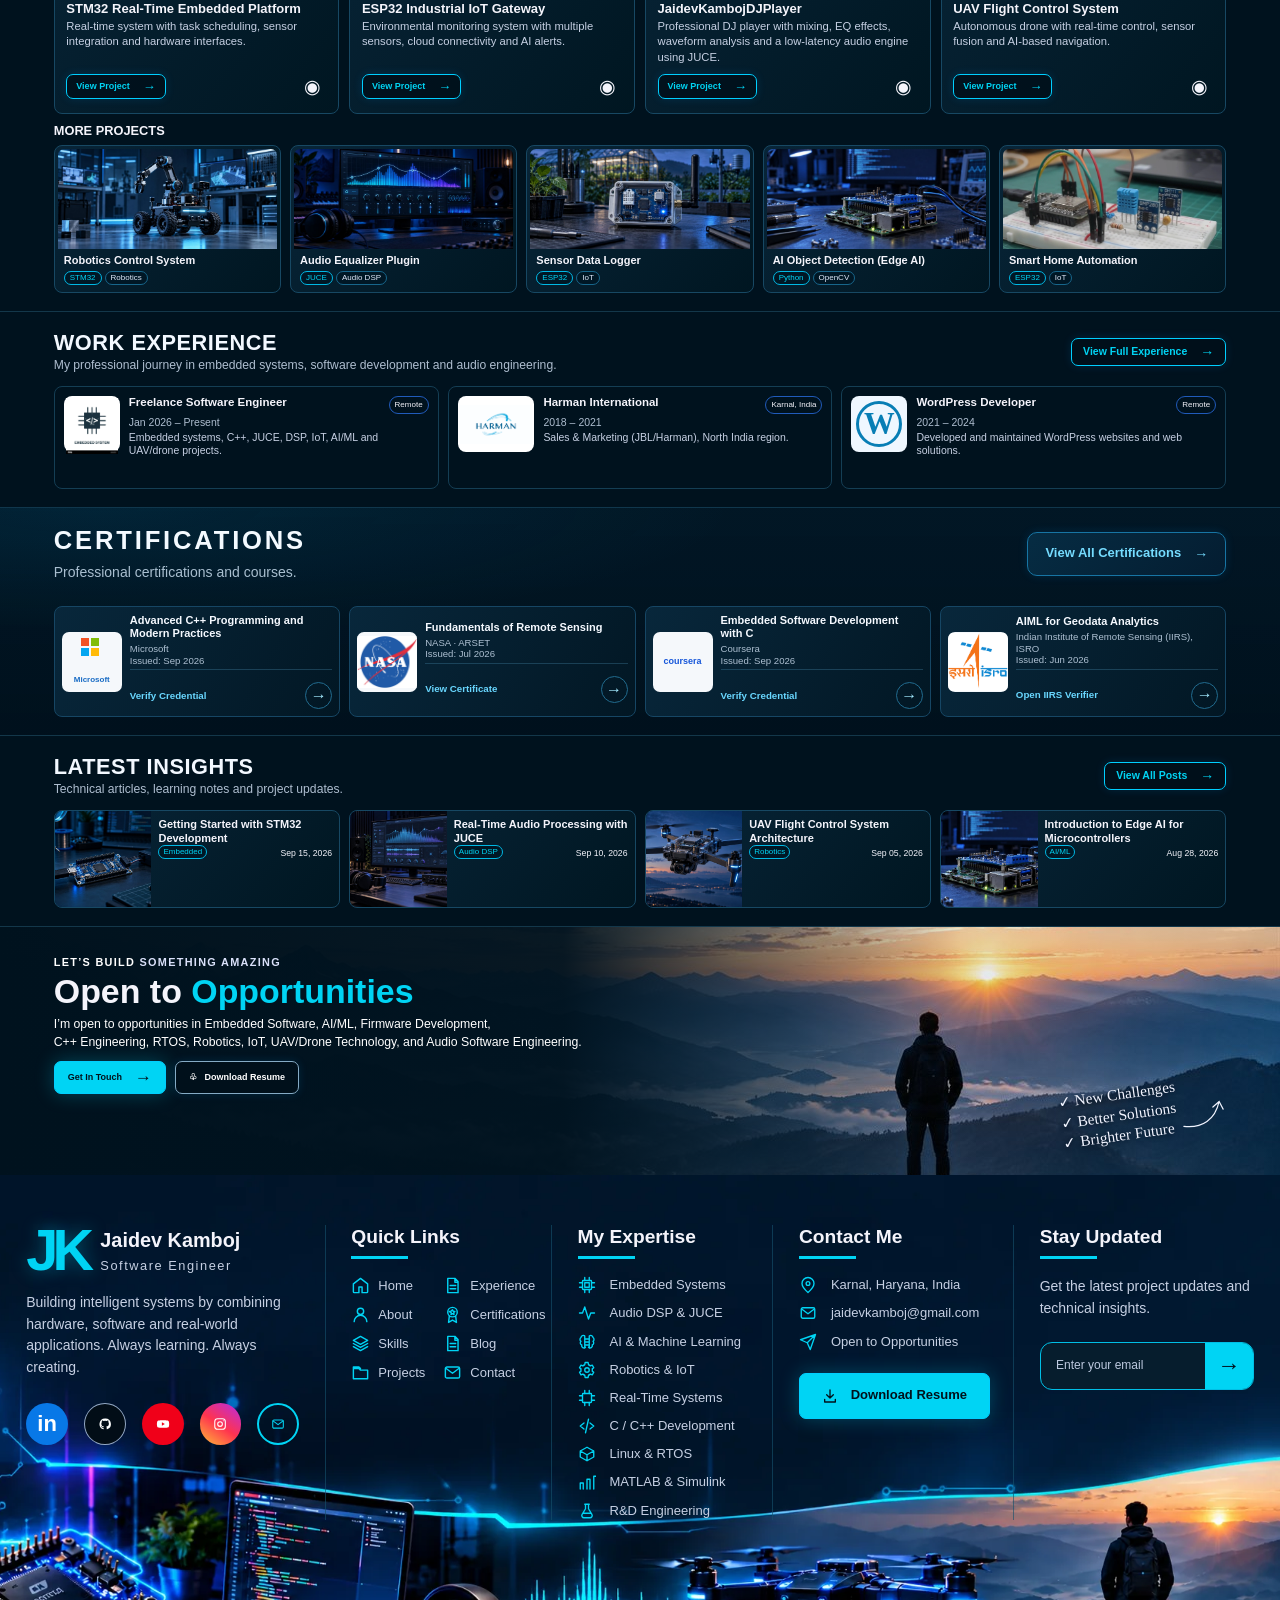
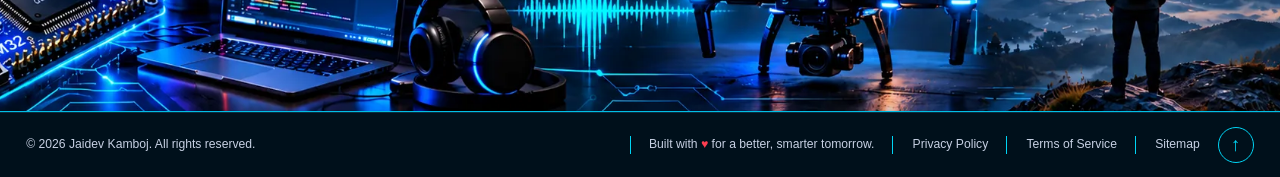
==== commit e273892f: "Link portfolio YouTube icon" ====
--- a/index.html
+++ b/index.html
@@ -555,7 +555,7 @@
         <nav class="footer-socials" aria-label="Contact and code profiles">
           <a class="social-link linkedin" href="https://in.linkedin.com/in/jaidevkamboj" target="_blank" rel="noopener noreferrer" aria-label="LinkedIn profile"><span aria-hidden="true">in</span></a>
           <a class="social-link github" href="https://github.com/jaidevkamboj/jaidevkamboj.github.io" target="_blank" rel="noopener noreferrer" aria-label="GitHub portfolio repository"><svg aria-hidden="true" viewBox="0 0 24 24"><path d="M12 2.5a9.5 9.5 0 0 0-3 18.5c.5.1.6-.2.6-.5v-1.8c-2.7.6-3.3-1.1-3.3-1.1-.5-1.1-1.1-1.4-1.1-1.4-.9-.6.1-.6.1-.6 1 .1 1.5 1 1.5 1 .9 1.5 2.3 1.1 2.8.8.1-.6.4-1.1.6-1.3-2.2-.3-4.5-1.1-4.5-4.8 0-1.1.4-2 1-2.7-.1-.3-.4-1.3.1-2.7 0 0 .8-.3 2.8 1a9.5 9.5 0 0 1 5.1 0c2-1.3 2.8-1 2.8-1 .5 1.4.2 2.4.1 2.7.6.7 1 1.6 1 2.7 0 3.7-2.3 4.5-4.5 4.8.4.3.7.9.7 1.8v2.6c0 .3.2.6.7.5A9.5 9.5 0 0 0 12 2.5Z"/></svg></a>
-          <button class="social-link youtube" type="button" data-profile="YouTube channel" aria-label="YouTube channel"><svg aria-hidden="true" viewBox="0 0 24 24"><path d="M22 8a2.8 2.8 0 0 0-2-2C18.2 5.5 12 5.5 12 5.5s-6.2 0-8 .5a2.8 2.8 0 0 0-2 2A29 29 0 0 0 1.5 12 29 29 0 0 0 2 16a2.8 2.8 0 0 0 2 2c1.8.5 8 .5 8 .5s6.2 0 8-.5a2.8 2.8 0 0 0 2-2 29 29 0 0 0 .5-4 29 29 0 0 0-.5-4Z"/><path d="m10 9 5 3-5 3z"/></svg></button>
+          <a class="social-link youtube" href="https://www.youtube.com/watch?v=zC1R73-t16M" target="_blank" rel="noopener noreferrer" aria-label="Watch Jaidev Kamboj on YouTube"><svg aria-hidden="true" viewBox="0 0 24 24"><path d="M22 8a2.8 2.8 0 0 0-2-2C18.2 5.5 12 5.5 12 5.5s-6.2 0-8 .5a2.8 2.8 0 0 0-2 2A29 29 0 0 0 1.5 12 29 29 0 0 0 2 16a2.8 2.8 0 0 0 2 2c1.8.5 8 .5 8 .5s6.2 0 8-.5a2.8 2.8 0 0 0 2-2 29 29 0 0 0 .5-4 29 29 0 0 0-.5-4Z"/><path d="m10 9 5 3-5 3z"/></svg></a>
           <button class="social-link instagram" type="button" data-profile="Instagram profile" aria-label="Instagram profile"><svg aria-hidden="true" viewBox="0 0 24 24"><rect x="3" y="3" width="18" height="18" rx="5"/><circle cx="12" cy="12" r="4"/><path d="M17.5 6.5h.01"/></svg></button>
           <a class="social-link email" href="mailto:jaidevkamboj@gmail.com" aria-label="Email Jaidev"><svg aria-hidden="true" viewBox="0 0 24 24"><rect x="3" y="5" width="18" height="14" rx="2"/><path d="m4 7 8 6 8-6"/></svg></a>
         </nav>
